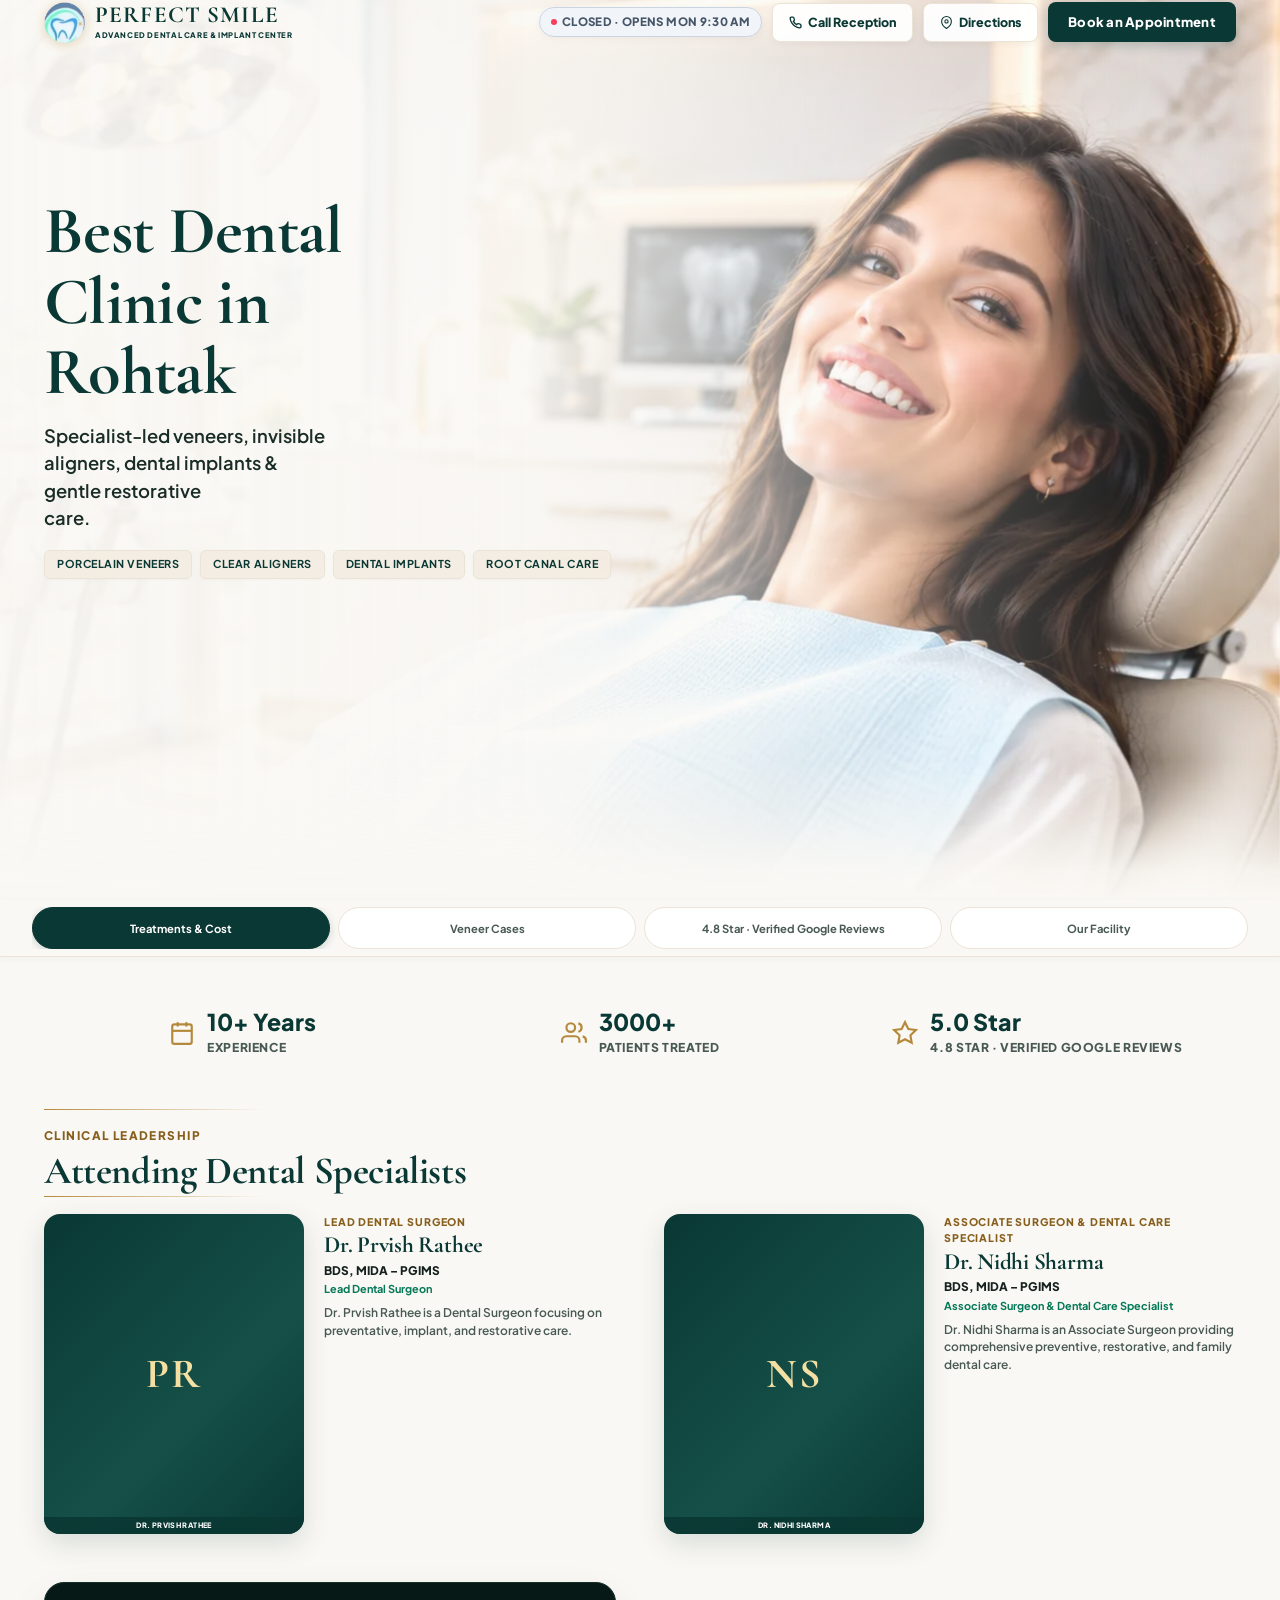
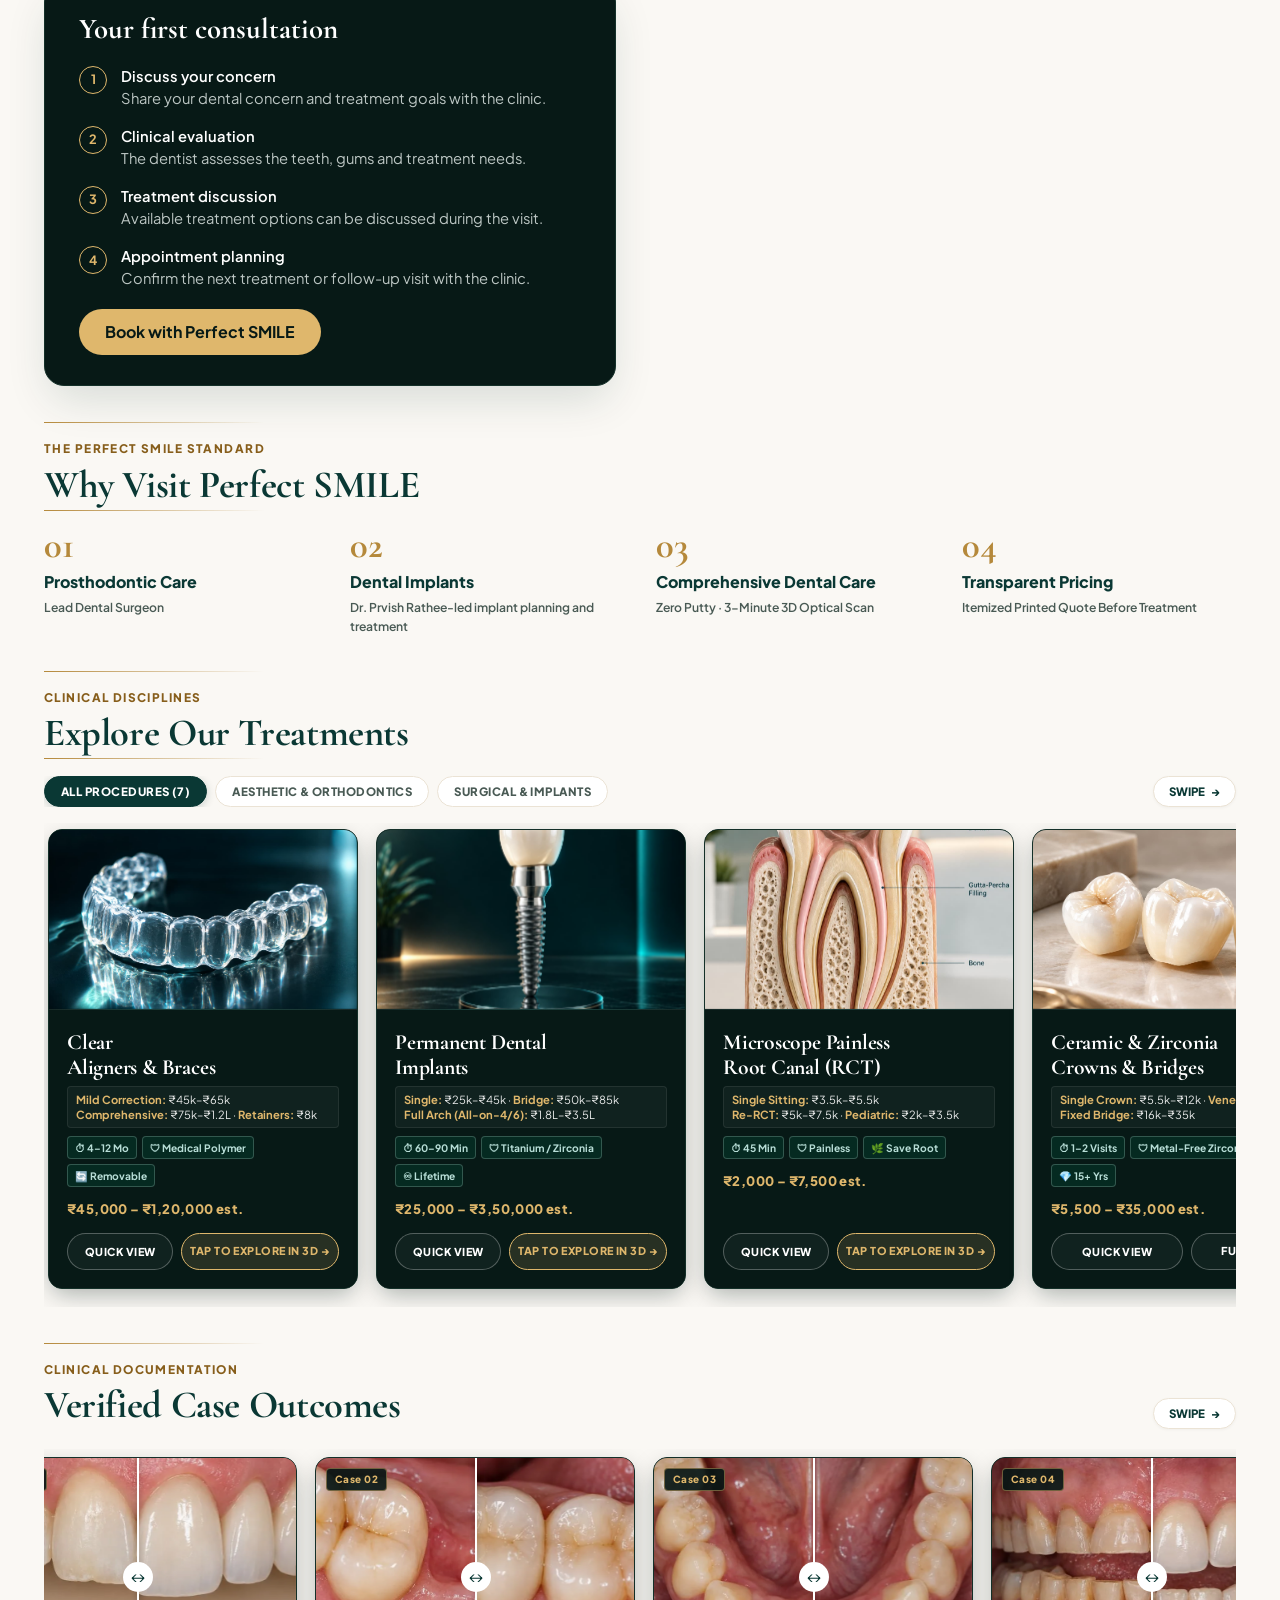
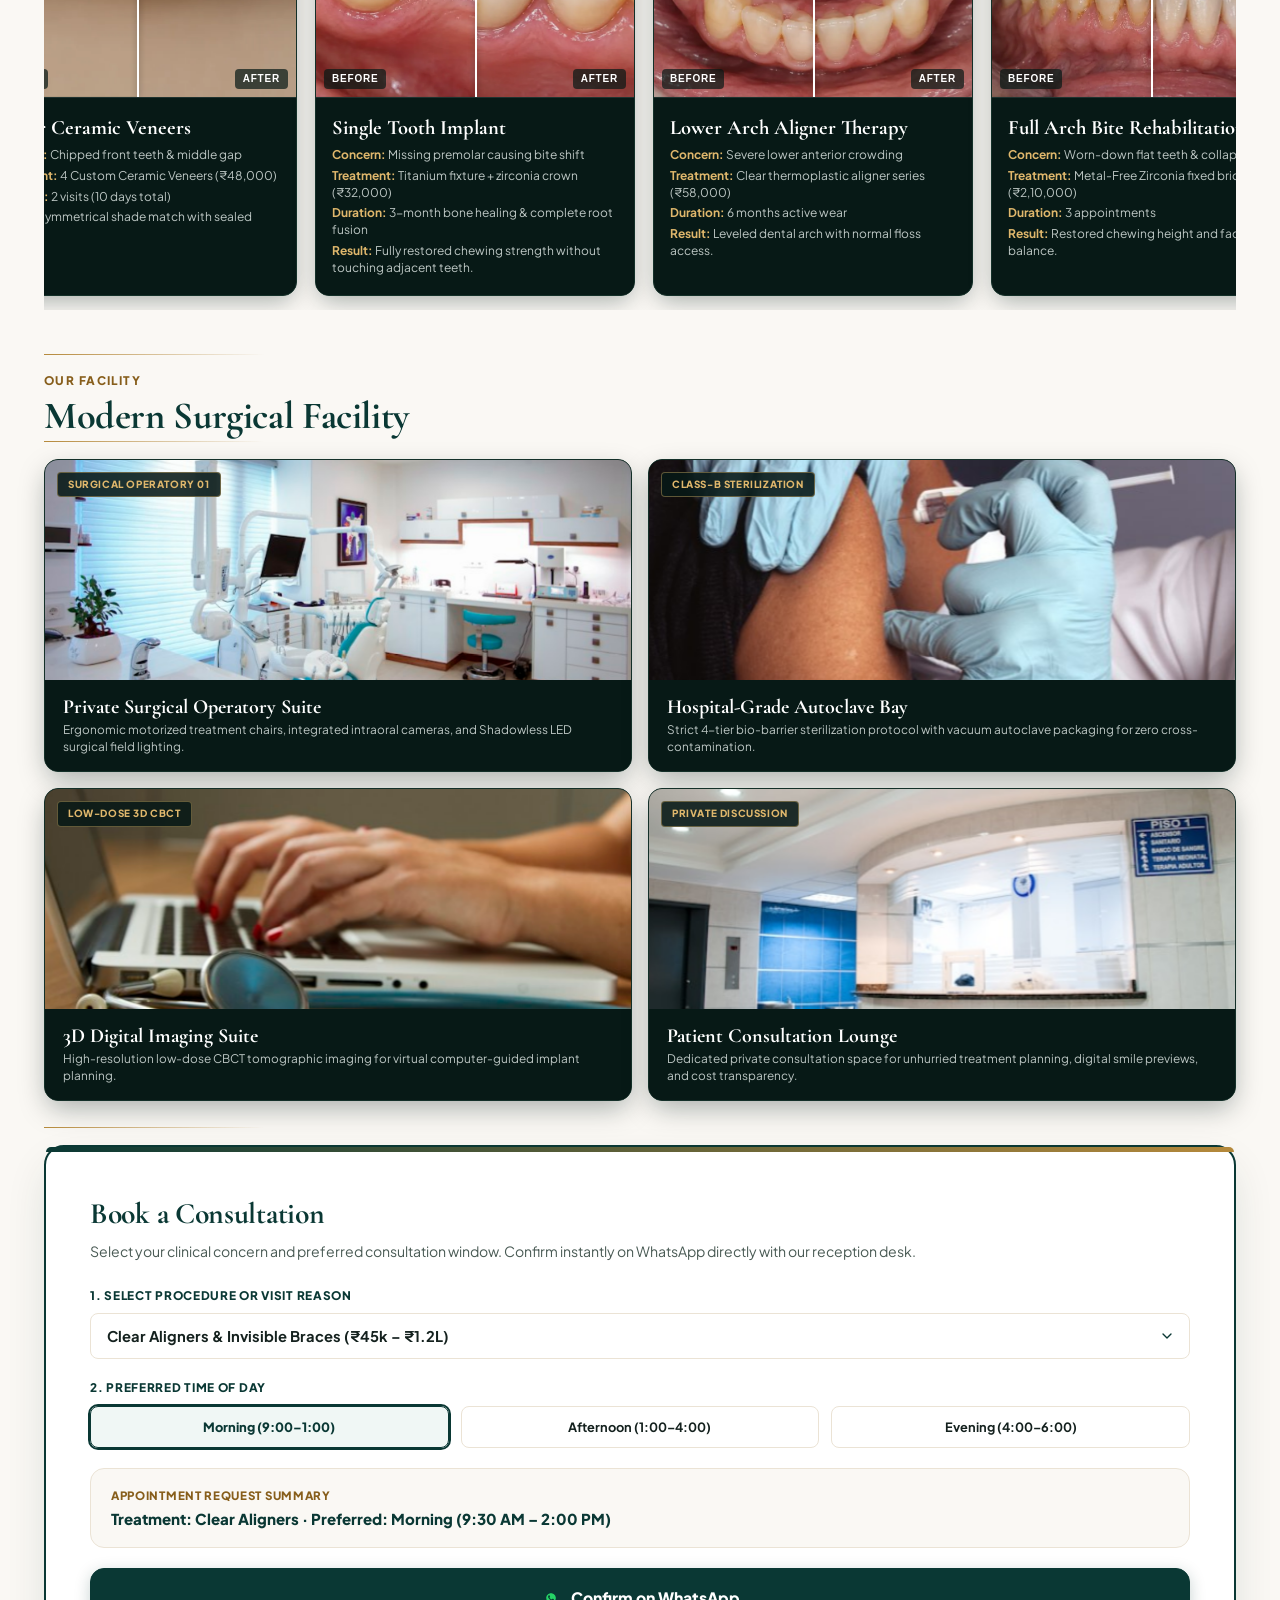
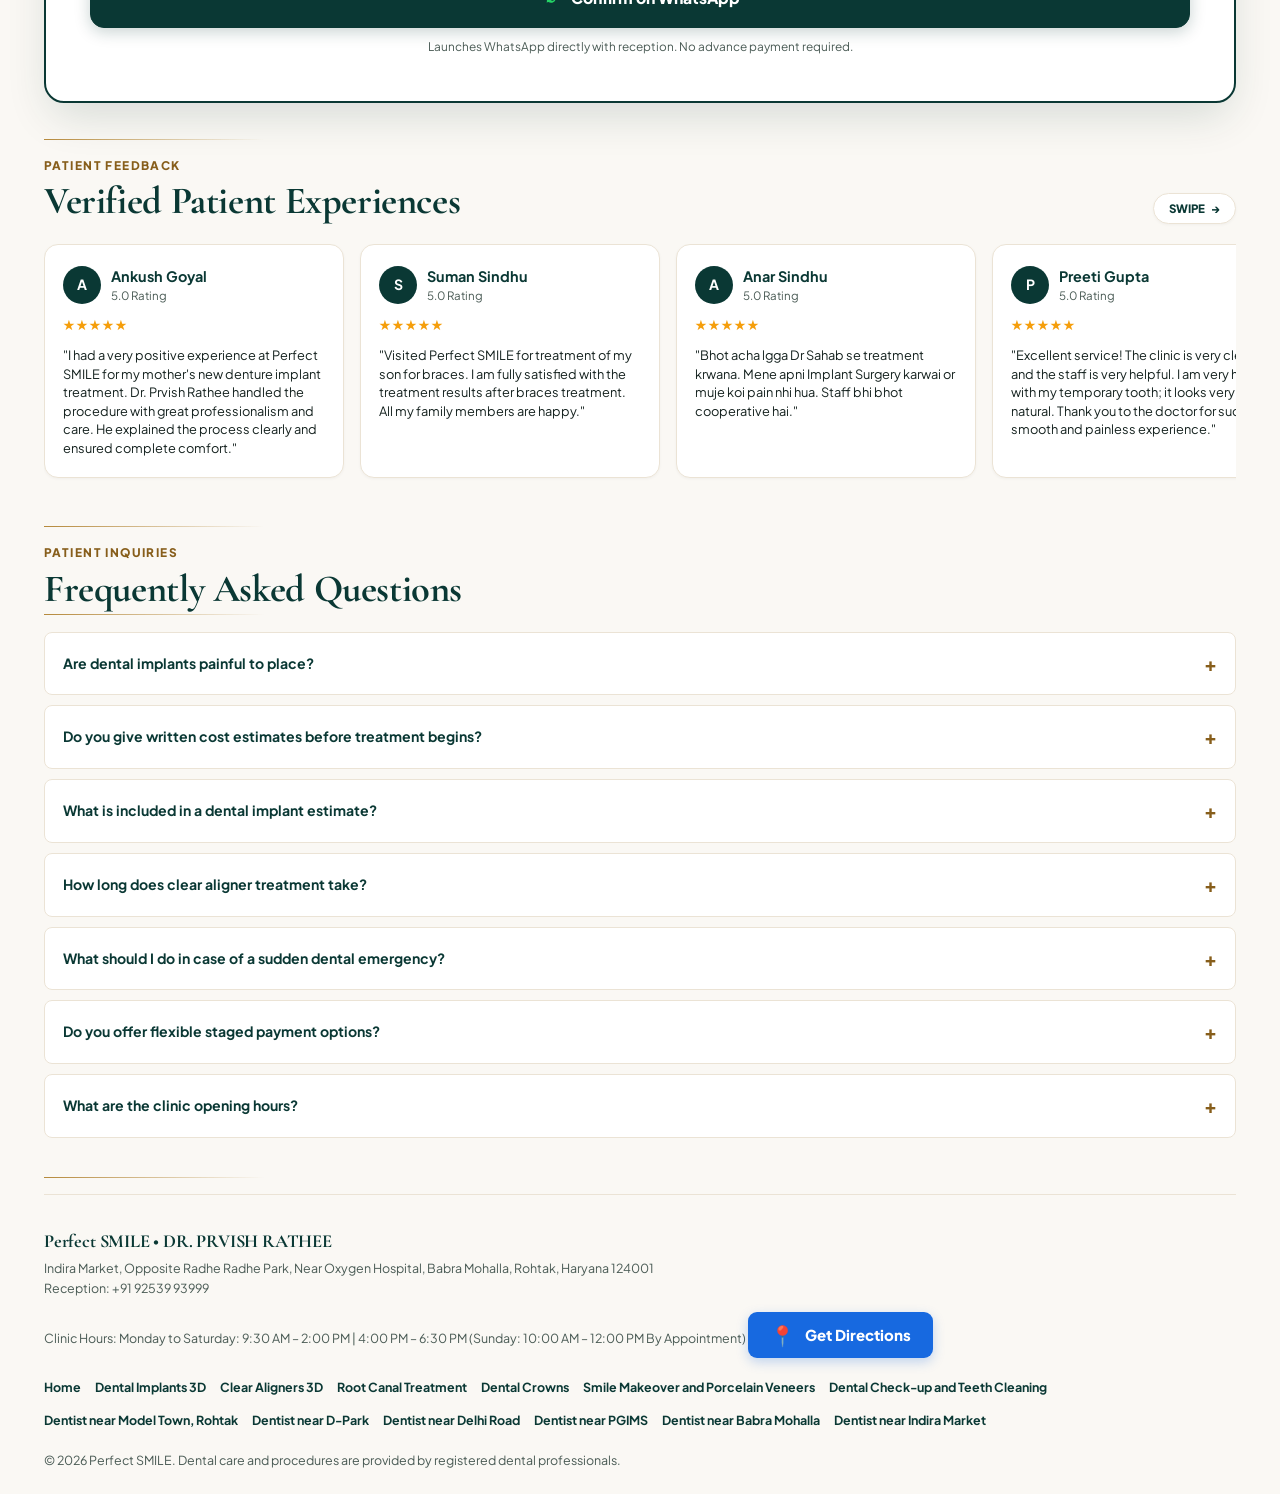
==== index.html @ ca2d8766 "Add files via upload" ====
<!DOCTYPE html>

<html lang="en">
<head>
<link href="https://mintclinicrohtak.com/" rel="canonical"/>
<meta charset="utf-8"/>
<meta content="width=device-width, initial-scale=1.0" name="viewport"/>
<link href="favicon.svg" rel="icon" type="image/svg+xml"/>
<meta content="#0a3834" name="theme-color"/>
<title>Perfect SMILE | Dr. Prvish Rathee | Dentist in Rohtak, Haryana</title>
<meta content="Advanced dental care, dental implants, root canal treatment, braces, teeth whitening and restorative dentistry at Perfect SMILE, Indira Market, Opposite Radhe Radhe Park, Near Oxygen Hospital, Babra Mohalla, Rohtak, Haryana." name="description"/>
<!-- Open Graph -->
<meta content="website" property="og:type"/>
<meta content="https://mintclinicrohtak.com/" property="og:url"/>
<meta content="Perfect SMILE | Dr. Prvish Rathee | Dentist in Rohtak" property="og:title"/>
<meta content="Specialist-led aesthetic and surgical dental care with transparent upfront price estimates and interactive 3D digital treatment education." property="og:description"/>
<meta content="https://mintclinicrohtak.com/hero-desktop.webp" property="og:image"/>
<meta content="Perfect SMILE, Indira Market, Opposite Radhe Radhe Park, Near Oxygen Hospital, Babra Mohalla, Rohtak, Haryana" property="og:image:alt"/>
<meta content="Perfect SMILE" property="og:site_name"/>
<meta content="en_IN" property="og:locale"/>
<meta content="summary_large_image" name="twitter:card"/>
<meta content="Perfect SMILE | Dr. Prvish Rathee, Dentist in Rohtak" name="twitter:title"/>
<meta content="Dental implants, root canal treatment, braces, teeth whitening and restorative dental care in Rohtak." name="twitter:description"/>
<meta content="https://mintclinicrohtak.com/hero-desktop.webp" name="twitter:image"/>
<meta content="index, follow, max-image-preview:large" name="robots"/>
<!-- Structured Data -->
<script type="application/ld+json">{"@context":"https://schema.org","@type":"Dentist","@id":"https://mintclinicrohtak.com/#clinic","name":"Perfect SMILE","url":"https://mintclinicrohtak.com/","image":"https://mintclinicrohtak.com/hero-desktop.webp","telephone":["+919253993999","+919034467399"],"priceRange":"₹₹₹","medicalSpecialty":"Dentistry","address":{"@type":"PostalAddress","streetAddress":"Indira Market, Opposite Radhe Radhe Park, Near Oxygen Hospital, Babra Mohalla","addressLocality":"Rohtak","addressRegion":"Haryana","postalCode":"124001","addressCountry":"IN"},"founder":{"@type":"Person","name":"Dr. Prvish Rathee","jobTitle":"Lead Surgeon","hasCredential":"BDS, MIDA – PGIMS"},"hasMap":"https://maps.app.goo.gl/pcGEaBugNyQtd7A29?g_st=ac","sameAs":["https://maps.app.goo.gl/pcGEaBugNyQtd7A29?g_st=ac"],"areaServed":[{"@type":"Place","name":"Babra Mohalla"},{"@type":"Place","name":"Indira Market"},{"@type":"Place","name":"Model Town"},{"@type":"Place","name":"D-Park"},{"@type":"Place","name":"Delhi Road"},{"@type":"Place","name":"PGIMS Complex"}],"openingHoursSpecification":[{"@type":"OpeningHoursSpecification","dayOfWeek":["Monday","Tuesday","Wednesday","Thursday","Friday","Saturday"],"opens":"09:30","closes":"14:00"},{"@type":"OpeningHoursSpecification","dayOfWeek":["Monday","Tuesday","Wednesday","Thursday","Friday","Saturday"],"opens":"16:00","closes":"18:30"},{"@type":"OpeningHoursSpecification","dayOfWeek":["Sunday"],"opens":"10:00","closes":"12:00","description":"Strictly By Appointment"}],"aggregateRating":{"@type":"AggregateRating","ratingValue":"4.8","bestRating":"5","reviewCount":76,"ratingCount":76},"employee":[{"@type":"Person","name":"Dr. Prvish Rathee","jobTitle":"Lead Surgeon","hasCredential":"BDS, MIDA – PGIMS"},{"@type":"Person","name":"Dr. Nidhi Sharma","jobTitle":"Associate Surgeon","hasCredential":"BDS, MIDA – PGIMS"}]}</script>
<script type="application/ld+json">{"@context":"https://schema.org","@type":"FAQPage","mainEntity":[{"@type":"Question","name":"Are dental implants painful to place?","acceptedAnswer":{"@type":"Answer","text":"No. The procedure is completed under local anesthesia. Most patients report feeling only gentle vibration and mild pressure, with postoperative recovery feeling similar to a simple filling."}},{"@type":"Question","name":"Do you give written cost estimates before treatment begins?","acceptedAnswer":{"@type":"Answer","text":"Yes. Following your 3D scan and clinical exam, you will receive a transparent written breakdown of all available materials and exact pricing before any treatment starts."}},{"@type":"Question","name":"What is included in a dental implant estimate?","acceptedAnswer":{"@type":"Answer","text":"Our implant estimate includes the initial 3D surgical planning scan, the biocompatible medical titanium root fixture, the precision-milled titanium abutment connector, and the final monolithic zirconia crown."}},{"@type":"Question","name":"How long does clear aligner treatment take?","acceptedAnswer":{"@type":"Answer","text":"Minor adjustments can take 3 to 6 months, while full alignment typically takes between 8 and 14 months depending on tooth movement requirements."}},{"@type":"Question","name":"What should I do in case of a sudden dental emergency?","acceptedAnswer":{"@type":"Answer","text":"Please contact the clinic directly for urgent dental pain, tooth problems or other dental emergencies so the team can advise on appointment availability."}},{"@type":"Question","name":"Do you offer flexible staged payment options?","acceptedAnswer":{"@type":"Answer","text":"Please confirm treatment fees and payment arrangements directly with the clinic during your consultation."}},{"@type":"Question","name":"What are the clinic opening hours?","acceptedAnswer":{"@type":"Answer","text":"Monday to Saturday: 9:30 AM – 2:00 PM | 4:00 PM – 6:30 PM (Sunday: 10:00 AM – 12:00 PM By Appointment)."}}]}</script>
<link href="https://fonts.googleapis.com" rel="preconnect"/>
<link crossorigin="" href="https://fonts.gstatic.com" rel="preconnect"/>
<link href="https://fonts.googleapis.com/css2?family=Cormorant+Garamond:ital,wght@0,600;0,700;1,600&amp;family=Plus+Jakarta+Sans:wght@400;500;600;700;800&amp;display=swap" rel="stylesheet"/>
<style>
    :root {
      --bg-canvas: #faf8f4;
      --bg-surface: #ffffff;
      --bg-subtle: #f4ede2;

      --text-main: #14211e;
      --text-muted: #495a54;

      --teal-primary: #0a3834;
      --teal-hover: #062623;
      --teal-soft: #f0f7f5;
      --teal-border: #b8ded7;

      --emerald-accent: #047857;
      --emerald-soft: #ecfdf5;

      --gold-primary: #b5893b;
      --gold-accent: #875e1b;
      --gold-soft: #fcf8f0;
      --gold-border: #ebd9b5;

      /* Obsidian Dark Architecture */
      --card-dark-bg: #071916;
      --card-dark-border: #143029;
      --card-dark-text-muted: rgba(240, 247, 245, 0.78);
      --card-dark-gold: #dfb76c;

      --rose-accent: #b91c1c;

      --border-color: #ebe3d5;
      --shadow-sm: 0 1px 3px rgba(20, 33, 30, 0.04);
      --shadow-desk: 0 18px 45px -8px rgba(10, 56, 52, 0.16);

      --radius-sm: 8px;
      --radius-md: 14px;
      --radius-lg: 20px;
    }

    *,
    *::before,
    *::after {
      box-sizing: border-box;
      margin: 0;
      padding: 0;
      -webkit-tap-highlight-color: transparent;
    }

    html {
      scroll-behavior: smooth;
    }

    /* Fixed: No overflow-x on html to keep native mobile anchor scrolling intact */
    body {
      width: 100%;
      max-width: 100vw;
      overflow-x: hidden; /* fallback for old browsers */
      overflow-x: clip; /* clips sideways overflow WITHOUT breaking position:sticky */
      background-color: var(--bg-canvas);
      color: var(--text-main);
      font-family: 'Plus Jakarta Sans', -apple-system, BlinkMacSystemFont, sans-serif;
      line-height: 1.55;
      padding-bottom: 96px;
    }

    @media (min-width: 900px) and (orientation: landscape) {
      body {
        padding-bottom: 0;
      }
    }

    a,
    button,
    select,
    input {
      font-family: inherit;
      color: inherit;
    }

    button:focus-visible,
    a:focus-visible,
    input:focus-visible,
    select:focus-visible {
      outline: 2px solid var(--teal-primary);
      outline-offset: 3px;
    }

    .fluid-section-band {
      width: 100%;
      box-sizing: border-box;
      padding: 0 clamp(16px, 3.5vw, 44px);
    }

    .serif-title {
      font-family: 'Cormorant Garamond', Georgia, serif;
      letter-spacing: -0.01em;
    }

    /* Precise offsets for sticky header jumps */
    #treatments,
    #casesSection,
    #reviewsSection,
    #bookingDeskSection,
    #visitSection {
      scroll-margin-top: 56px;
    }

    /* ==========================================================
       LUXURY EDITORIAL ENTRANCE & INERTIAL SCROLL REVEALS
    =========================================================== */
    @keyframes gracefulWordDrop {
      0% {
        opacity: 0;
        transform: translateY(-16px);
      }
      100% {
        opacity: 1;
        transform: translateY(0);
      }
    }

    @keyframes heroBgZoomAnim {
      0% { opacity: 0.7; transform: scale(1.04); }
      100% { opacity: 1; transform: scale(1); }
    }

    .hero-brand-name-anim {
      display: inline-block;
      animation: gracefulWordDrop 0.85s cubic-bezier(0.16, 1, 0.3, 1) 0.08s both;
    }
    .hero-brand-tag-anim {
      display: inline-block;
      animation: gracefulWordDrop 0.85s cubic-bezier(0.16, 1, 0.3, 1) 0.18s both;
    }
    .hero-status-pill-anim {
      animation: gracefulWordDrop 0.85s cubic-bezier(0.16, 1, 0.3, 1) 0.28s both;
    }

    .hero-eyebrow-anim {
      display: inline-block;
      animation: gracefulWordDrop 0.88s cubic-bezier(0.16, 1, 0.3, 1) 0.40s both;
    }

    .word-snap {
      display: inline-block;
      animation: gracefulWordDrop 0.88s cubic-bezier(0.16, 1, 0.3, 1) both;
    }
    .ws-1 { animation-delay: 0.52s; }
    .ws-2 { animation-delay: 0.66s; }
    .ws-3 { animation-delay: 0.80s; }
    .ws-4 { animation-delay: 0.94s; }

    .hero-subhead-anim {
      animation: gracefulWordDrop 0.92s cubic-bezier(0.16, 1, 0.3, 1) 1.10s both;
    }

    .stag-tag {
      display: inline-block;
      animation: gracefulWordDrop 0.80s cubic-bezier(0.16, 1, 0.3, 1) both;
    }
    .st-1 { animation-delay: 1.25s; }
    .st-2 { animation-delay: 1.37s; }
    .st-3 { animation-delay: 1.49s; }
    .st-4 { animation-delay: 1.61s; }

    #heroParallaxTarget {
      will-change: transform, opacity;
      transition: transform 0.05s linear;
    }

    .reveal-scroll {
      opacity: 0;
      transform: translateY(14px);
      transition: opacity 0.65s cubic-bezier(0.16, 1, 0.3, 1),
                  transform 0.65s cubic-bezier(0.16, 1, 0.3, 1);
      will-change: opacity, transform;
    }

    .reveal-scroll.is-revealed {
      opacity: 1;
      transform: translateY(0);
    }

    .delay-1 { transition-delay: 0.06s; }
    .delay-2 { transition-delay: 0.12s; }
    .delay-3 { transition-delay: 0.18s; }
    .delay-4 { transition-delay: 0.24s; }

    /* ==========================================================
       1. UNIFIED FULL-BLEED HERO (CINEMATIC CONTRAST ON MOBILE)
    =========================================================== */
    .hero-fullbleed-wrapper {
      position: relative;
      width: 100%;
      background-color: var(--bg-canvas);
      overflow: hidden;
      display: flex;
      flex-direction: column;
      justify-content: space-between;
      border-bottom: none !important;
    }

    .hero-fullbleed-wrapper::after {
      content: '';
      position: absolute;
      bottom: 0;
      left: 0;
      right: 0;
      height: 140px;
      background: linear-gradient(
        to bottom,
        rgba(250, 248, 244, 0) 0%,
        rgba(250, 248, 244, 0.45) 40%,
        rgba(250, 248, 244, 0.92) 80%,
        #faf8f4 100%
      );
      z-index: 4;
      pointer-events: none;
    }

    .hero-video-bg {
      position: absolute;
      inset: 0;
      width: 100%;
      height: 100%;
      object-fit: cover;
      z-index: 1;
      pointer-events: none;
      animation: heroBgZoomAnim 1.6s cubic-bezier(0.16, 1, 0.3, 1) both;
    }

    .hero-scrim-overlay {
      position: absolute;
      inset: 0;
      z-index: 2;
      pointer-events: none;
    }

    .luxury-site-header {
      position: relative;
      z-index: 20;
      width: 100%;
      padding-top: clamp(14px, 2.5vw, 22px);
      padding-bottom: 12px;
      display: flex;
      align-items: center;
      justify-content: space-between;
      gap: 8px;
      background: transparent;
      border: none;
    }

    .header-brand-link {
      display: flex;
      align-items: center;
      gap: 10px;
      text-decoration: none;
      min-width: 0;
      flex: 1 1 auto;
    }

    .gold-tooth-icon {
      width: clamp(30px, 3.2vw, 42px);
      height: clamp(30px, 3.2vw, 42px);
      flex-shrink: 0;
      filter: drop-shadow(0 2px 6px rgba(181, 137, 59, 0.35));
    }

    .brand-text-block {
      display: flex;
      flex-direction: column;
      min-width: 0;
      flex-shrink: 1;
    }

    /* ZERO TRUNCATION / NO ELLIPSIS CUTOFF ON MOBILE */
    .brand-name-serif {
      font-family: 'Cormorant Garamond', Georgia, serif;
      font-size: clamp(1.8rem, 6vw, 2.3rem); /* bigger brand on mobile (2026-09-27) */
      font-weight: 700;
      line-height: 1.05;
      color: var(--teal-primary);
      letter-spacing: 0.07em;
      text-transform: uppercase;
      white-space: nowrap;
      overflow: visible !important;
      text-overflow: clip !important;
      /* soft halo so the brand pops against the hero photo (2026-09-27) */
      text-shadow: 0 1px 14px rgba(250, 246, 238, 0.95), 0 1px 3px rgba(250, 246, 238, 0.9);
    }

    .brand-tagline-sans {
      font-size: clamp(0.44rem, 1.2vw, 0.62rem);
      color: var(--teal-primary);
      opacity: 0.9;
      font-weight: 800;
      letter-spacing: 0.07em;
      text-transform: uppercase;
      margin-top: 2px;
      white-space: nowrap;
      overflow: visible !important;
      text-overflow: clip !important;
    }

    .header-right-tools {
      display: flex;
      align-items: center;
      gap: 10px;
      flex-shrink: 0;
      margin-left: auto;
    }

    /* Small phones: keep the FULL live-status text — the pill wraps to its
       own line under the brand instead of overlapping it (2026-09-27). */
    @media (max-width: 560px) {
      .luxury-site-header {
        flex-wrap: wrap;
        row-gap: 8px;
      }
      .luxury-site-header .header-right-tools {
        flex: 1 1 100%;
        margin-left: 0;
        justify-content: flex-start;
      }
    }

    .live-status-pill {
      display: inline-flex;
      align-items: center;
      gap: 5px;
      background: rgba(230, 247, 242, 0.94);
      backdrop-filter: blur(8px);
      border: 1px solid rgba(178, 235, 217, 0.9);
      color: #065f46;
      border-radius: 999px;
      padding: 5px 11px;
      font-size: clamp(0.58rem, 1.5vw, 0.72rem);
      font-weight: 800;
      letter-spacing: 0.03em;
      text-transform: uppercase;
      white-space: nowrap;
      flex-shrink: 0;
      box-shadow: 0 2px 8px rgba(0, 0, 0, 0.04);
    }

    .status-indicator {
      width: 6px;
      height: 6px;
      flex-shrink: 0;
      background-color: #059669;
      border-radius: 50%;
    }

    .status-indicator.closed { background-color: #f43f5e; }
    .live-status-pill.is-closed { background: #f1f5f9; border-color: #cbd5e1; color: #475569; }

    @media (min-width: 900px) and (orientation: landscape) {
      .desktop-header-cta-group {
        display: inline-flex;
        align-items: center;
        gap: 10px;
      }

      .desktop-header-action-btn {
        display: inline-flex;
        align-items: center;
        gap: 6px;
        background: rgba(255, 255, 255, 0.92);
        backdrop-filter: blur(8px);
        border: 1.5px solid var(--border-color);
        color: var(--teal-primary) !important;
        padding: 9px 16px;
        border-radius: var(--radius-sm);
        font-size: 0.78rem;
        font-weight: 800;
        text-decoration: none;
        box-shadow: 0 2px 6px rgba(0, 0, 0, 0.04);
        transition: all 0.15s ease;
      }

      .desktop-header-action-btn:hover {
        background: var(--teal-soft);
        border-color: var(--teal-primary);
      }

      .desktop-header-cta {
        display: inline-flex;
        align-items: center;
        background-color: var(--teal-primary);
        color: #ffffff !important;
        padding: 10px 20px;
        border-radius: var(--radius-sm);
        font-size: 0.82rem;
        font-weight: 800;
        text-decoration: none;
        letter-spacing: 0.02em;
        cursor: pointer;
        box-shadow: 0 4px 12px rgba(10, 56, 52, 0.2);
        transition: background-color 0.15s ease, transform 0.15s ease;
      }

      .desktop-header-cta:hover {
        background-color: var(--teal-hover);
        transform: translateY(-1px);
      }
    }

    @media (max-width: 899px), (orientation: portrait) {
      .desktop-header-cta-group { display: none; }
    }

    .hero-stage-body {
      position: relative;
      z-index: 10;
      width: 100%;
      margin-top: auto;
      margin-bottom: auto;
    }

    .hero-content-col {
      max-width: 650px;
    }

    .hero-eyebrow-row {
      display: flex;
      align-items: center;
      gap: 10px;
      margin-bottom: 8px;
    }

    .eyebrow-text {
      font-size: 0.74rem;
      font-weight: 800;
      text-transform: uppercase;
      letter-spacing: 0.12em;
      color: var(--gold-accent);
      background: rgba(244, 237, 226, 0.96);
      padding: 4px 12px;
      border-radius: 999px;
      border: 1px solid var(--gold-border);
      box-shadow: 0 1px 4px rgba(0,0,0,0.04);
      display: inline-block;
    }

    .hero-headline {
      font-size: clamp(2.35rem, 5.2vw, 4.2rem);
      font-weight: 700;
      line-height: 1.06;
      color: var(--teal-primary);
      margin: 8px 0 14px 0;
    }

    .hero-subhead {
      color: #1a2c26;
      font-size: clamp(0.96rem, 2vw, 1.15rem);
      line-height: 1.5;
      max-width: 560px;
      font-weight: 600;
    }

    .hero-specialty-tags {
      display: flex;
      flex-wrap: wrap;
      gap: 8px;
      margin-top: 18px;
    }

    .specialty-tag {
      font-size: 0.68rem;
      font-weight: 700;
      text-transform: uppercase;
      letter-spacing: 0.05em;
      padding: 5px 12px;
      border-radius: 6px;
      background: rgba(244, 237, 226, 0.95);
      color: var(--teal-primary);
      border: 1px solid var(--border-color);
      box-shadow: 0 1px 3px rgba(0,0,0,0.03);
    }

    @media (min-width: 900px) and (orientation: landscape) {
      .hero-fullbleed-wrapper { min-height: 85vh; }
      .hero-video-bg { object-position: right center; }
      .hero-scrim-overlay {
        background: linear-gradient(
          90deg,
          rgba(250, 248, 244, 0.96) 0%,
          rgba(250, 248, 244, 0.88) 42%,
          rgba(250, 248, 244, 0.28) 75%,
          transparent 100%
        );
      }
      .hero-stage-body { padding-top: 30px; padding-bottom: 50px; top: -9vh; } /* lifted 2026-09-27: face stays visible */
    }

    /* CINEMATIC DIRECTIONAL VIGNETTE FOR MOBILE:
       Dense at top behind text, open & deep in lower 50% so tooth + gold sparks pop */
    @media (max-width: 899px), (orientation: portrait) {
      /* Mobile: do not wash out the bottom of the hero image.
         The desktop fade remains untouched. */
      .hero-fullbleed-wrapper::after { display: none; }
      /* Mobile: keep the hero to one viewport and place the text directly
         under the header instead of bottom-aligning it with a large empty gap. */
      /* Mobile: make the hero end immediately after the content area,
         leaving the fixed bottom action bar outside the hero rather than
         a large blank region. */
      .hero-scroll-section { height: clamp(760px, 60svh, 840px); min-height: 0; }
      .hero-fullbleed-wrapper { min-height: 0; height: 100%; }
      .hero-scroll-sticky {
        justify-content: flex-start;
        height: 100%;
        min-height: 0;
      }
      .hero-video-bg { 
        object-position: 85% 75%;
      }
      .hero-scrim-overlay {
        /* lightened 2026-09-27: photo must show clearly through the scrim */
        background: linear-gradient(
          180deg,
          rgba(250, 248, 244, 0.55) 0%,
          rgba(250, 248, 244, 0.30) 30%,
          rgba(250, 248, 244, 0.06) 55%,
          rgba(250, 248, 244, 0.10) 70%,
          rgba(250, 248, 244, 0.45) 88%,
          rgba(250, 248, 244, 0.65) 100%
        );
      }
      .hero-stage-body {
        /* Mobile full-bleed hero (2026-09-27): copy sits ON the video,
           bottom-anchored above the fixed CTA bar. */
        position: absolute;
        top: auto;
        bottom: 108px;
        left: 0;
        right: 0;
        width: 100%;
        margin: 0 !important;
        padding-top: 0;
        padding-bottom: 0;
        justify-content: flex-start;
      }
      .hero-headline {
        font-size: clamp(2.1rem, 7.5vw, 2.7rem);
      }
      .hero-subhead {
        font-size: 0.92rem;
        line-height: 1.45;
        max-width: 92%;
      }
    }

    /* ==========================================================
       ALWAYS-VISIBLE 4-CHIP NAVIGATION STRIP (ZERO CUTOFF)
    =========================================================== */
    .sticky-chip-strip {
      position: sticky;
      top: 0;
      z-index: 850;
      background: rgba(250, 248, 244, 0.96);
      backdrop-filter: blur(12px);
      -webkit-backdrop-filter: blur(12px);
      border-bottom: 1px solid var(--border-color);
      box-shadow: 0 2px 8px rgba(10, 56, 52, 0.04);
      padding: 7px clamp(8px, 2.5vw, 32px);
      width: 100%;
      box-sizing: border-box;
    }

    .chip-track {
      display: flex;
      align-items: center;
      justify-content: center;
      gap: clamp(5px, 1.2vw, 8px);
      margin: 0 auto;
      max-width: 100%;
      overflow-x: hidden;
    }

    .nav-chip {
      display: inline-flex;
      align-items: center;
      justify-content: center;
      flex: 1 1 0;
      min-width: 0;
      min-height: 42px;
      padding: 5px 7px;
      border-radius: 999px;
      font-size: clamp(0.62rem, 1.65vw, 0.70rem);
      line-height: 1.12;
      font-weight: 700;
      text-decoration: none;
      text-align: center;
      color: var(--text-muted);
      background: #ffffff;
      border: 1.2px solid var(--border-color);
      white-space: normal;
      transition: all 0.15s ease;
      cursor: pointer;
    }

    .nav-chip:hover {
      border-color: var(--teal-primary);
      color: var(--teal-primary);
    }

    .nav-chip.is-active {
      background: var(--teal-primary);
      border-color: var(--teal-primary);
      color: #ffffff;
      box-shadow: 0 2px 8px rgba(10, 56, 52, 0.2);
    }

    /* ==========================================================
       2. ZERO-BOX STATS SECTION
    =========================================================== */
    .stats-seamless-editorial {
      width: 100%;
      margin: 36px 0 24px 0;
      background: transparent;
      border: none;
      box-shadow: none;
    }

    .stats-editorial-grid {
      display: grid;
      grid-template-columns: 1fr 1fr 1fr;
      width: 100%;
      background: transparent;
      border: none;
    }

    .strip-stat-cell-clean {
      display: flex;
      align-items: center;
      justify-content: center;
      gap: 12px;
      padding: 16px 8px;
      border: none !important;
      text-decoration: none;
      background: transparent;
    }

    .strip-icon-wrap {
      color: var(--gold-primary);
      display: flex;
      align-items: center;
      justify-content: center;
      flex-shrink: 0;
    }

    .strip-icon-wrap svg { width: 26px; height: 26px; }

    .strip-text-group {
      display: flex;
      flex-direction: column;
      min-width: 0;
    }

    .strip-text-group strong {
      font-size: clamp(1.05rem, 2.4vw, 1.45rem);
      font-weight: 800;
      color: var(--teal-primary);
      line-height: 1.15;
      white-space: nowrap;
    }

    .strip-text-group span {
      font-size: clamp(0.62rem, 1.4vw, 0.76rem);
      color: var(--text-muted);
      font-weight: 800;
      text-transform: uppercase;
      letter-spacing: 0.05em;
      margin-top: 2px;
      white-space: nowrap;
    }

    /* ==========================================================
       3. ATTENDING SPECIALISTS
    =========================================================== */
    .editorial-heading-group {
      margin: 54px 0 20px;
      display: flex;
      justify-content: space-between;
      align-items: flex-end;
      gap: 12px;
    }

    .editorial-subhead {
      font-size: 0.74rem;
      font-weight: 800;
      text-transform: uppercase;
      letter-spacing: 0.12em;
      color: var(--gold-accent);
      display: block;
      margin-bottom: 3px;
    }

    .section-display-title {
      font-size: clamp(1.75rem, 3.6vw, 2.4rem);
      font-weight: 700;
      color: var(--teal-primary);
      line-height: 1.2;
    }

    .btn-swipe-trigger {
      display: inline-flex;
      align-items: center;
      gap: 6px;
      background: #ffffff;
      border: 1.5px solid var(--border-color);
      border-radius: 999px;
      padding: 7px 15px;
      font-size: 0.72rem;
      font-weight: 800;
      text-transform: uppercase;
      cursor: pointer;
      color: var(--teal-primary);
      box-shadow: var(--shadow-sm);
      transition: all 0.15s ease;
      white-space: nowrap;
      flex-shrink: 0;
    }

    .btn-swipe-trigger:hover {
      background: var(--teal-soft);
      border-color: var(--teal-primary);
    }

    .doctors-editorial-spread {
      display: grid;
      grid-template-columns: 1fr;
      gap: 28px;
      margin-top: 18px;
      background: transparent;
      border: none;
    }

    @media (min-width: 900px) and (orientation: landscape) {
      .doctors-editorial-spread {
        grid-template-columns: 1fr 1fr;
        gap: 48px;
      }
    }

    .doctor-feature-entry {
      display: flex;
      align-items: flex-start;
      gap: 20px;
      background: transparent;
      border: none;
      box-shadow: none;
      padding: 0;
    }

    .doctor-photo-frame {
      position: relative;
      width: 260px;
      height: 320px;
      flex-shrink: 0;
      border-radius: 16px;
      overflow: hidden;
      box-shadow: 0 10px 28px rgba(10, 56, 52, 0.14);
    }


    @media (max-width: 899px) {
      .doctors-editorial-spread {
        gap: 22px;
      }

      .doctor-feature-entry {
        flex-direction: column;
        gap: 18px;
      }

      .doctor-photo-frame {
        width: min(100%, 300px);
        height: 360px;
      }
    }

    @media (max-width: 560px) {
      .doctor-photo-frame {
        width: min(100%, 260px);
        height: 320px;
      }
    }

    .doctor-photo-rect {
      width: 100%;
      height: 100%;
      object-fit: cover;
      display: block;
    }

    .doctor-monogram {
      width: 100%;
      height: 100%;
      display: flex;
      align-items: center;
      justify-content: center;
      font-family: 'Cormorant Garamond', Georgia, serif;
      font-size: 2.6rem;
      font-weight: 700;
      letter-spacing: 0.04em;
      color: #f5e0a3;
      background: linear-gradient(135deg, #0a3834 0%, #155048 60%, #0a3834 100%);
    }

    .doctor-photo-badge {
      position: absolute;
      bottom: 0; left: 0; right: 0;
      background: rgba(10, 56, 52, 0.9);
      color: #ffffff;
      font-size: 0.46rem;
      font-weight: 800;
      text-transform: uppercase;
      letter-spacing: 0.05em;
      padding: 3px 4px;
      text-align: center;
    }

    .doctor-details-block {
      flex: 1;
      min-width: 0;
    }

    .doc-lead-eyebrow {
      font-size: 0.66rem;
      font-weight: 800;
      text-transform: uppercase;
      letter-spacing: 0.08em;
      color: var(--gold-accent);
      display: block;
      margin-bottom: 2px;
    }

    .doc-name-serif {
      font-size: 1.45rem;
      font-weight: 700;
      line-height: 1.15;
      color: var(--teal-primary);
    }

    .doc-degrees-line {
      font-size: 0.74rem;
      font-weight: 800;
      text-transform: uppercase;
      color: var(--text-main);
      margin-top: 3px;
    }

    .doc-reg-number {
      font-size: 0.68rem;
      font-weight: 700;
      color: var(--emerald-accent);
      margin-top: 1px;
    }

    .doc-institution-line {
      font-size: 0.75rem;
      color: var(--text-muted);
      line-height: 1.48;
      margin-top: 6px;
      font-weight: 600;
    }

    /* ==========================================================
       4. WHY PATIENTS CHOOSE Perfect SMILE
    =========================================================== */
    .why-apex-seamless-grid {
      display: grid;
      grid-template-columns: 1fr 1fr;
      gap: 24px;
      margin-top: 20px;
      background: transparent;
      border: none;
    }

    @media (min-width: 950px) and (orientation: landscape) {
      .why-apex-seamless-grid {
        grid-template-columns: repeat(4, 1fr);
        gap: 32px;
      }
    }

    @media (max-width: 580px), (orientation: portrait) {
      .why-apex-seamless-grid {
        grid-template-columns: 1fr;
      }
    }

    .why-apex-column {
      display: flex;
      flex-direction: column;
      gap: 6px;
      background: transparent;
      border: none;
    }

    .why-num-tag {
      font-family: 'Cormorant Garamond', Georgia, serif;
      font-size: 2.3rem;
      font-weight: 700;
      color: var(--gold-primary);
      line-height: 1;
      margin-bottom: 2px;
    }

    .why-apex-column h4 {
      font-size: 1rem;
      font-weight: 800;
      color: var(--teal-primary);
      line-height: 1.25;
    }

    .why-apex-column p {
      font-size: 0.76rem;
      color: var(--text-muted);
      line-height: 1.5;
      font-weight: 600;
    }

    /* ==========================================================
       5. CLINICAL PROCEDURES (TARGET: #treatments)
    =========================================================== */
    .treatment-filter-bar {
      display: flex;
      align-items: center;
      justify-content: space-between;
      gap: 12px;
      margin-top: 12px;
      margin-bottom: 16px;
    }

    .filter-pills-row {
      display: flex;
      align-items: center;
      gap: 8px;
      overflow-x: auto;
      scrollbar-width: none;
    }
    .filter-pills-row::-webkit-scrollbar { display: none; }

    .treatment-filter-btn {
      background: #ffffff;
      border: 1.5px solid var(--border-color);
      border-radius: 999px;
      padding: 7px 16px;
      font-size: 0.72rem;
      font-weight: 800;
      color: var(--text-muted);
      text-transform: uppercase;
      letter-spacing: 0.04em;
      cursor: pointer;
      white-space: nowrap;
      transition: all 0.15s ease;
    }

    .treatment-filter-btn:hover {
      border-color: var(--teal-primary);
      color: var(--teal-primary);
    }

    .treatment-filter-btn.is-active {
      background: var(--teal-primary);
      border-color: var(--teal-primary);
      color: #ffffff;
      box-shadow: 0 2px 8px rgba(10, 56, 52, 0.2);
    }

    /* DRAG-TO-SCROLL HORIZONTAL RAILS */
    .treatment-horizontal-track {
      display: flex;
      gap: 18px;
      overflow-x: auto;
      scroll-snap-type: none;
      -webkit-overflow-scrolling: touch;
      padding: 6px 4px 18px;
      scrollbar-width: none;
      cursor: grab;
      user-select: none;
    }

    .treatment-horizontal-track:active {
      cursor: grabbing;
    }

    .treatment-horizontal-track::-webkit-scrollbar { display: none; }

    .treatment-card-item {
      flex: 0 0 310px;
      max-width: 84vw;
      background: var(--card-dark-bg);
      border: 1.5px solid var(--card-dark-border);
      border-radius: var(--radius-md);
      overflow: hidden;
      display: flex;
      flex-direction: column;
      box-shadow: 0 8px 24px -4px rgba(7, 25, 22, 0.35);
      user-select: none;
      transition: opacity 0.25s ease, transform 0.25s ease;
    }

    .treatment-card-item.is-dimmed {
      opacity: 0.25;
      transform: scale(0.96);
      pointer-events: none;
    }

    .card-product-stage {
      width: 100%;
      height: 180px;
      overflow: hidden;
      background: radial-gradient(circle at 50% 45%, #0f3d37 0%, #062623 70%, #021210 100%);
      border-bottom: 1px solid rgba(255, 255, 255, 0.08);
      position: relative;
    }

    .card-product-stage img {
      width: 100%;
      height: 100%;
      object-fit: cover;
      object-position: center;
      filter: drop-shadow(0 4px 10px rgba(0,0,0,0.35));
      pointer-events: none;
      display: block;
    }

    .card-body-content {
      padding: 20px 18px 18px;
      display: flex;
      flex-direction: column;
      flex: 1;
      justify-content: space-between;
      background: var(--card-dark-bg);
    }

    .card-body-content h4 {
      font-family: 'Cormorant Garamond', Georgia, serif;
      font-size: 1.35rem;
      font-weight: 700;
      color: #ffffff;
      line-height: 1.15;
      margin-bottom: 6px;
      letter-spacing: -0.01em;
    }

    .card-types-line {
      font-size: 0.70rem;
      color: rgba(255, 255, 255, 0.9);
      line-height: 1.35;
      margin-bottom: 8px;
      background: rgba(255, 255, 255, 0.04);
      padding: 5px 8px;
      border-radius: 4px;
      border: 1px solid rgba(255, 255, 255, 0.08);
    }

    .card-types-line strong {
      color: var(--card-dark-gold);
    }

    .card-specs-row {
      display: flex;
      flex-wrap: wrap;
      gap: 5px;
      margin-bottom: 12px;
    }

    .card-spec-chip {
      font-size: 0.64rem;
      font-weight: 700;
      background: rgba(4, 120, 87, 0.18);
      border: 1px solid rgba(184, 222, 215, 0.25);
      color: #b8ded7;
      padding: 2.5px 7px;
      border-radius: 4px;
      white-space: nowrap;
    }

    .card-price-pill {
      display: block;
      font-size: 0.82rem;
      font-weight: 800;
      color: var(--card-dark-gold);
      margin-bottom: 14px;
      letter-spacing: 0.03em;
    }

    .card-cta-group {
      display: flex;
      gap: 8px;
      width: 100%;
    }

    .btn-card-action {
      display: inline-flex;
      align-items: center;
      justify-content: center;
      flex: 1;
      background: rgba(255, 255, 255, 0.04);
      color: #ffffff !important;
      border: 1.2px solid rgba(255, 255, 255, 0.28);
      font-size: 0.68rem;
      font-weight: 800;
      text-transform: uppercase;
      letter-spacing: 0.04em;
      padding: 9px 8px;
      border-radius: 999px;
      text-decoration: none !important;
      cursor: pointer;
      transition: all 0.18s ease;
      box-sizing: border-box;
      white-space: nowrap;
    }

    .btn-card-action:hover {
      background: #ffffff;
      color: #071916 !important;
      border-color: #ffffff;
      transform: translateY(-1px);
    }

    .btn-card-action.btn-3d-highlight {
      background: rgba(223, 183, 108, 0.15);
      border-color: var(--card-dark-gold);
      color: var(--card-dark-gold) !important;
    }

    .btn-card-action.btn-3d-highlight:hover {
      background: var(--card-dark-gold);
      color: #071916 !important;
    }

    /* ==========================================================
       6. BEFORE & AFTER CLINICAL CASES (TARGET: #casesSection)
    =========================================================== */
    .horizontal-scroll-rail {
      display: flex;
      gap: 18px;
      overflow-x: auto;
      scroll-snap-type: none !important;
      -webkit-overflow-scrolling: touch;
      overscroll-behavior-x: contain;
      scrollbar-width: none;
      padding: 8px 2px 14px 2px;
      touch-action: pan-x pan-y;
      cursor: grab;
      user-select: none;
    }

    .horizontal-scroll-rail:active {
      cursor: grabbing;
    }

    .horizontal-scroll-rail::-webkit-scrollbar { display: none; }

    .custom-rail-slider-track {
      width: 100%;
      height: 4px;
      background: #ebe3d5;
      border-radius: 999px;
      margin: 4px 0 24px 0;
      position: relative;
      overflow: hidden;
    }

    .custom-rail-slider-thumb {
      position: absolute;
      top: 0; left: 0;
      height: 100%; width: 25%;
      background: var(--gold-primary);
      border-radius: 999px;
      transition: transform 0.08s linear;
    }

    .ba-slide-card {
      flex: 0 0 320px;
      max-width: 84vw;
      background: var(--card-dark-bg);
      border: 1.5px solid var(--card-dark-border);
      border-radius: var(--radius-md);
      overflow: hidden;
      box-shadow: 0 8px 24px -4px rgba(7, 25, 22, 0.35);
      display: flex;
      flex-direction: column;
      user-select: none;
    }

    .ba-image-stage {
      height: 180px;
      width: 100%;
      position: relative;
      overflow: hidden;
      border-bottom: 1px solid rgba(255, 255, 255, 0.08);
      background-color: #0c211d;
    }

    .ba-image-stage img {
      width: 100%;
      height: 100%;
      object-fit: cover;
      pointer-events: none;
      display: block;
    }

    .ba-tag-overlay {
      position: absolute;
      top: 10px; left: 10px;
      background: rgba(6, 22, 20, 0.90);
      border: 1px solid rgba(223, 183, 108, 0.45);
      color: var(--card-dark-gold);
      font-size: 0.62rem;
      font-weight: 800;
      padding: 3px 8px;
      border-radius: 4px;
      letter-spacing: 0.05em;
    }

    .ba-card-body {
      padding: 18px 16px;
      background: var(--card-dark-bg);
    }

    .ba-card-body h4 {
      font-family: 'Cormorant Garamond', Georgia, serif;
      font-size: 1.28rem;
      font-weight: 700;
      color: #ffffff;
      margin-bottom: 8px;
      line-height: 1.15;
    }

    .ba-meta-list {
      display: flex;
      flex-direction: column;
      gap: 4px;
      font-size: 0.75rem;
      color: var(--card-dark-text-muted);
      line-height: 1.4;
    }

    .ba-meta-list strong {
      color: var(--card-dark-gold);
    }

    /* ==========================================================
       7. BALANCED 2x2 ARCHITECTURAL BENTO SHOWCASE (ZERO VOID)
    =========================================================== */
    .bento-facility-grid {
      display: grid;
      grid-template-columns: 1fr;
      gap: 16px;
      margin-top: 18px;
      margin-bottom: 24px;
    }

    @media (min-width: 768px) {
      .bento-facility-grid {
        grid-template-columns: 1fr 1fr;
      }
    }

    .bento-cell {
      position: relative;
      background: var(--card-dark-bg);
      border: 1.5px solid var(--card-dark-border);
      border-radius: var(--radius-md);
      overflow: hidden;
      box-shadow: 0 10px 28px -4px rgba(7, 25, 22, 0.35);
      display: flex;
      flex-direction: column;
    }

    .bento-img-stage {
      position: relative;
      width: 100%;
      height: 220px;
      overflow: hidden;
      background-color: #0c211d;
    }

    .bento-img-stage img {
      width: 100%;
      height: 100%;
      object-fit: cover;
      display: block;
      transition: transform 0.4s ease;
    }

    .bento-cell:hover .bento-img-stage img {
      transform: scale(1.03);
    }

    .bento-badge {
      position: absolute;
      top: 12px;
      left: 12px;
      background: rgba(7, 25, 22, 0.88);
      backdrop-filter: blur(8px);
      border: 1px solid rgba(223, 183, 108, 0.4);
      color: var(--card-dark-gold);
      font-size: 0.62rem;
      font-weight: 800;
      letter-spacing: 0.06em;
      text-transform: uppercase;
      padding: 4px 10px;
      border-radius: 4px;
    }

    .bento-caption {
      padding: 16px 18px;
      background: var(--card-dark-bg);
      display: flex;
      flex-direction: column;
      gap: 3px;
      flex: 1;
    }

    .bento-caption h4 {
      font-family: 'Cormorant Garamond', Georgia, serif;
      font-size: 1.25rem;
      font-weight: 700;
      color: #ffffff;
      line-height: 1.15;
    }

    .bento-caption p {
      font-size: 0.74rem;
      color: var(--card-dark-text-muted);
      line-height: 1.4;
    }

    /* ==========================================================
       8. BOOKING DESK
    =========================================================== */
    .desk-card {
      background: #ffffff;
      border: 2px solid var(--teal-primary);
      border-radius: var(--radius-lg);
      padding: clamp(24px, 3.5vw, 44px);
      box-shadow: var(--shadow-desk);
      width: 100%;
      margin: 44px 0 32px 0;
      position: relative;
    }

    .desk-card::before {
      content: '';
      position: absolute;
      top: 0; left: 0; right: 0;
      height: 5px;
      background: linear-gradient(90deg, #0a3834, #b5893b);
      border-radius: var(--radius-lg) var(--radius-lg) 0 0;
    }

    .desk-card h3 {
      font-size: 1.85rem;
      font-weight: 700;
      color: var(--teal-primary);
      margin-bottom: 4px;
    }

    .desk-lede {
      font-size: 0.88rem;
      color: var(--text-muted);
      margin-bottom: 24px;
    }

    .form-row { margin-bottom: 20px; }

    .field-caption {
      display: block;
      font-size: 0.74rem;
      font-weight: 800;
      text-transform: uppercase;
      letter-spacing: 0.06em;
      margin-bottom: 8px;
      color: var(--teal-primary);
    }

    .custom-select-wrapper { position: relative; width: 100%; }

    .custom-select-trigger {
      width: 100%;
      background: #ffffff;
      border: 1.5px solid var(--border-color);
      border-radius: var(--radius-sm);
      color: var(--text-main);
      padding: 13px 40px 13px 16px;
      font-size: 0.92rem;
      font-weight: 700;
      text-align: left;
      display: flex;
      align-items: center;
      justify-content: space-between;
      cursor: pointer;
      background-image: url("data:image/svg+xml;charset=UTF-8,%3csvg xmlns='http://www.w3.org/2000/svg' viewBox='0 0 24 24' fill='none' stroke='%230a3834' stroke-width='2' stroke-linecap='round' stroke-linejoin='round'%3e%3cpolyline points='6 9 12 15 18 9'%3e%3c/polyline%3e%3c/svg%3e");
      background-repeat: no-repeat;
      background-position: right 14px center;
      background-size: 16px;
    }

    .custom-dropdown-panel {
      display: none;
      position: absolute;
      top: calc(100% + 4px);
      left: 0; right: 0;
      background: #ffffff;
      border: 1.5px solid var(--teal-border);
      border-radius: var(--radius-sm);
      box-shadow: 0 8px 24px -2px rgba(10, 56, 52, 0.18);
      z-index: 100;
      max-height: 280px;
      overflow-y: auto;
    }

    .custom-select-wrapper.is-open .custom-dropdown-panel { display: block; }

    .custom-optgroup-label {
      font-size: 0.70rem;
      font-weight: 800;
      text-transform: uppercase;
      letter-spacing: 0.05em;
      padding: 8px 14px;
      color: #065f46;
      background: #ecfdf5;
      border-bottom: 1px solid #d1fae5;
    }

    .custom-option {
      display: flex;
      align-items: center;
      justify-content: space-between;
      padding: 11px 16px;
      font-size: 0.85rem;
      font-weight: 600;
      color: var(--text-main);
      cursor: pointer;
      border-bottom: 1px solid #f6f1e8;
    }

    .custom-option:last-child { border-bottom: none; }

    .custom-option.is-selected {
      background: var(--teal-soft);
      color: var(--teal-primary);
      font-weight: 700;
    }

    .custom-option .check-icon {
      display: none;
      color: var(--emerald-accent);
      flex-shrink: 0;
    }

    .custom-option.is-selected .check-icon { display: inline-block; }

    .option-price-tag {
      font-size: 0.74rem;
      font-weight: 800;
      color: var(--emerald-accent);
      margin-left: 6px;
    }

    .time-chips-grid {
      display: grid;
      grid-template-columns: 1fr 1fr 1fr;
      gap: 12px;
      margin-top: 4px;
    }

    .time-chip-btn {
      background: #ffffff;
      border: 1.5px solid var(--border-color);
      border-radius: var(--radius-sm);
      padding: 12px 10px;
      text-align: center;
      font-size: 0.80rem;
      font-weight: 700;
      color: var(--text-main);
      cursor: pointer;
      transition: all 0.15s ease;
    }

    .time-chip-btn[aria-pressed="true"] {
      background: var(--teal-soft);
      border-color: var(--teal-primary);
      color: var(--teal-primary);
      font-weight: 800;
      outline: 2px solid var(--teal-primary);
    }

    .prominent-preview-banner {
      background: var(--bg-canvas);
      border: 1.5px solid var(--border-color);
      border-radius: var(--radius-md);
      padding: 18px 20px;
      margin-bottom: 20px;
    }

    .banner-tag {
      display: block;
      font-size: 0.72rem;
      font-weight: 800;
      text-transform: uppercase;
      letter-spacing: 0.06em;
      color: var(--gold-accent);
      margin-bottom: 4px;
    }

    .banner-statement {
      font-size: 0.94rem;
      font-weight: 800;
      color: var(--teal-primary);
      line-height: 1.35;
    }

    .desk-cta-btn {
      width: 100%;
      background: var(--teal-primary);
      color: #ffffff;
      border: 1.5px solid var(--teal-primary);
      border-radius: var(--radius-md);
      padding: 17px;
      font-size: 0.98rem;
      font-weight: 800;
      display: flex;
      align-items: center;
      justify-content: center;
      gap: 10px;
      cursor: pointer;
      text-decoration: none;
      box-shadow: 0 4px 16px rgba(10, 56, 52, 0.22);
      transition: background-color 0.15s ease, transform 0.15s ease;
    }

    .desk-cta-btn:hover {
      background: var(--teal-hover);
      transform: translateY(-1px);
    }

    .desk-cta-btn svg { color: #25d366; }

    .reassurance-note {
      text-align: center;
      font-size: 0.74rem;
      color: var(--text-muted);
      margin-top: 10px;
    }

    /* ==========================================================
       9. VERIFIED PATIENT REVIEWS (TARGET: #reviewsSection)
    =========================================================== */
    .reviews-carousel-wrap {
      width: 100%;
      overflow: hidden;
      margin-top: 4px;
      margin-bottom: 24px;
    }

    .reviews-track {
      display: flex;
      gap: 16px;
      overflow-x: auto;
      scroll-snap-type: none !important;
      -webkit-overflow-scrolling: touch;
      overscroll-behavior-x: contain;
      padding-bottom: 12px;
      scrollbar-width: none;
      cursor: grab;
      user-select: none;
    }

    .reviews-track:active {
      cursor: grabbing;
    }

    .reviews-track::-webkit-scrollbar { display: none; }

    .review-card-item {
      flex: 0 0 300px;
      max-width: 82vw;
      background: #ffffff;
      border: 1.5px solid var(--border-color);
      border-radius: var(--radius-md);
      padding: 20px 18px;
      display: flex;
      flex-direction: column;
      gap: 10px;
      box-shadow: var(--shadow-sm);
      user-select: none;
    }

    .review-author-row {
      display: flex;
      align-items: center;
      gap: 10px;
    }

    .author-avatar {
      width: 38px;
      height: 38px;
      border-radius: 50%;
      background: var(--teal-primary);
      color: #ffffff;
      font-weight: 700;
      font-size: 0.88rem;
      display: flex;
      align-items: center;
      justify-content: center;
      flex-shrink: 0;
    }

    .author-info h5 {
      font-size: 0.90rem;
      font-weight: 700;
      color: var(--teal-primary);
    }

    .author-info span {
      font-size: 0.72rem;
      color: var(--text-muted);
      display: block;
    }

    .review-stars {
      color: #f59e0b;
      font-size: 0.84rem;
      letter-spacing: 1px;
    }

    .review-content {
      font-size: 0.80rem;
      color: var(--text-main);
      line-height: 1.45;
    }

    .review-view-all-card {
      flex: 0 0 220px;
      background: var(--gold-soft);
      border: 1.5px dashed var(--gold-border);
      border-radius: var(--radius-md);
      padding: 18px;
      display: flex;
      flex-direction: column;
      align-items: center;
      justify-content: center;
      text-align: center;
      text-decoration: none;
      gap: 8px;
      color: var(--teal-primary);
      font-weight: 700;
      font-size: 0.84rem;
    }

    /* ==========================================================
       10. FAQ ACCORDION
    =========================================================== */
    .faq-accordion {
      display: flex;
      flex-direction: column;
      gap: 10px;
      margin-top: 8px;
    }

    details {
      background: #ffffff;
      border: 1.5px solid var(--border-color);
      border-radius: var(--radius-sm);
      overflow: hidden;
      transition: border-color 0.15s ease;
    }

    details[open] { border-color: var(--teal-border); }

    summary {
      padding: 16px 18px;
      font-size: 0.88rem;
      font-weight: 700;
      cursor: pointer;
      list-style: none;
      display: flex;
      justify-content: space-between;
      align-items: center;
      color: var(--teal-primary);
    }

    summary::-webkit-details-marker { display: none; }
    summary::after {
      content: '+';
      font-size: 1.2rem;
      color: var(--gold-accent);
      font-weight: 800;
    }
    details[open] summary::after { content: '−'; }

    details p {
      padding: 0 18px 16px;
      font-size: 0.82rem;
      color: var(--text-muted);
      line-height: 1.5;
    }

    /* ==========================================================
       11. INSTITUTIONAL CLINIC FOOTER (TARGET: #visitSection)
    =========================================================== */
    .clinic-footer-container {
      margin-top: 56px;
      padding: 32px 0 24px 0;
      border-top: 1.5px solid var(--border-color);
      display: flex;
      flex-direction: column;
      gap: 20px;
      font-size: 0.78rem;
      color: var(--text-muted);
    }

    .footer-identity-block h4 {
      font-size: 1.15rem;
      font-weight: 700;
      color: var(--teal-primary);
      margin-bottom: 4px;
    }

    .footer-identity-block p { line-height: 1.55; }

    .footer-seo-links {
      display: flex;
      flex-wrap: wrap;
      gap: 14px;
    }

    .footer-seo-links a {
      color: var(--teal-primary);
      font-weight: 700;
      text-decoration: none;
      transition: color 0.15s ease;
    }

    .footer-seo-links a:hover {
      color: var(--gold-accent);
    }

    /* ==========================================================
       12. MOBILE FLOATING ACTION BAR (OUTLINED CALENDAR ICON)
    =========================================================== */
    .mobile-action-bar {
      position: fixed;
      bottom: 0; left: 0; right: 0;
      background: rgba(250, 248, 244, 0.96);
      backdrop-filter: blur(12px);
      border-top: 1px solid var(--border-color);
      padding: 12px 16px;
      display: flex;
      gap: 10px;
      z-index: 1000;
    }

    @media (min-width: 900px) and (orientation: landscape) {
      .mobile-action-bar { display: none; }
    }

    .mobile-call-btn,
    .mobile-book-btn {
      display: flex;
      align-items: center;
      justify-content: center;
      text-decoration: none;
      border-radius: var(--radius-sm);
      padding: 13px 0;
    }

    .mobile-call-btn {
      flex: 1;
      background: var(--bg-surface);
      border: 1.5px solid var(--border-color);
      color: var(--text-main);
      gap: 6px;
      font-size: 0.88rem;
      font-weight: 700;
    }

    .mobile-book-btn {
      flex: 2;
      background: var(--teal-primary);
      color: #ffffff;
      gap: 8px;
      font-size: 0.9rem;
      font-weight: 800;
      cursor: pointer;
      border: none;
      box-shadow: 0 4px 12px rgba(10, 56, 52, 0.2);
    }

    /* ==========================================================
       13. QUICK VIEW MODAL
    =========================================================== */
    .quick-modal-backdrop {
      position: fixed;
      inset: 0;
      background: rgba(10, 24, 21, 0.70);
      backdrop-filter: blur(6px);
      z-index: 2000;
      display: flex;
      align-items: center;
      justify-content: center;
      padding: 16px;
      opacity: 0;
      visibility: hidden;
      transition: opacity 0.22s ease, visibility 0.22s ease;
    }

    .quick-modal-backdrop.is-active { opacity: 1; visibility: visible; }

    .quick-modal-card {
      background: #ffffff;
      border: 2px solid var(--teal-primary);
      border-radius: var(--radius-lg);
      width: 100%;
      max-width: 530px;
      max-height: 85vh;
      overflow-y: auto;
      padding: 0;
      box-shadow: 0 24px 50px -12px rgba(10, 56, 52, 0.45);
      position: relative;
    }

    .quick-modal-sticky-header {
      position: sticky;
      top: 0;
      background: rgba(255, 255, 255, 0.97);
      backdrop-filter: blur(8px);
      -webkit-backdrop-filter: blur(8px);
      padding: 18px 22px 12px 22px;
      border-bottom: 1px solid var(--border-color);
      display: flex;
      align-items: flex-start;
      justify-content: space-between;
      gap: 12px;
      z-index: 100;
    }

    .quick-modal-scrollable-body { padding: 16px 22px 24px 22px; }

    .quick-modal-close-btn {
      width: 32px;
      height: 32px;
      border-radius: 50%;
      background: var(--bg-subtle);
      border: 1px solid var(--border-color);
      color: var(--teal-primary);
      display: flex;
      align-items: center;
      justify-content: center;
      font-size: 1.1rem;
      font-weight: 700;
      cursor: pointer;
      flex-shrink: 0;
      transition: all 0.15s ease;
    }

    .quick-modal-close-btn:hover { background: var(--teal-primary); color: #ffffff; }

    .quick-modal-tag {
      font-size: 0.68rem;
      font-weight: 800;
      text-transform: uppercase;
      letter-spacing: 0.1em;
      color: var(--gold-accent);
      display: block;
      margin-bottom: 3px;
    }

    .quick-modal-title {
      font-size: 1.35rem;
      font-weight: 700;
      color: var(--teal-primary);
      line-height: 1.15;
    }

    .modal-section-block { margin-bottom: 14px; }

    .modal-section-title {
      font-size: 0.70rem;
      font-weight: 800;
      text-transform: uppercase;
      letter-spacing: 0.08em;
      color: var(--teal-primary);
      margin-bottom: 6px;
      display: block;
    }

    .modal-types-container { display: flex; flex-direction: column; gap: 6px; }

    .modal-type-row {
      display: flex;
      align-items: center;
      justify-content: space-between;
      font-size: 0.76rem;
      background: var(--bg-subtle);
      border: 1px solid var(--border-color);
      padding: 7px 12px;
      border-radius: 6px;
    }

    .modal-type-row strong { color: var(--teal-primary); }
    .modal-type-price { font-weight: 800; color: var(--emerald-accent); }

    .modal-specs-strip {
      display: grid;
      grid-template-columns: repeat(3, 1fr);
      gap: 6px;
      background: var(--teal-soft);
      border: 1px solid var(--teal-border);
      border-radius: var(--radius-sm);
      padding: 10px;
    }

    .modal-spec-cell {
      display: flex;
      flex-direction: column;
      text-align: center;
    }

    .modal-spec-cell strong {
      font-size: 0.75rem;
      font-weight: 800;
      color: var(--teal-primary);
      line-height: 1.2;
    }

    .modal-spec-cell span {
      font-size: 0.60rem;
      color: var(--text-muted);
      font-weight: 700;
      text-transform: uppercase;
      letter-spacing: 0.02em;
    }

    .modal-steps-container { display: flex; flex-direction: column; gap: 8px; }

    .modal-step-item {
      display: flex;
      align-items: flex-start;
      gap: 10px;
      font-size: 0.78rem;
      color: var(--text-main);
      line-height: 1.4;
      background: #faf8f4;
      padding: 8px 10px;
      border-radius: 6px;
      border: 1px solid var(--border-color);
    }

    .modal-step-num {
      font-weight: 800;
      color: var(--gold-accent);
      flex-shrink: 0;
      font-size: 0.75rem;
    }

    .quick-modal-cta {
      width: 100%;
      background: var(--teal-primary);
      color: #ffffff !important;
      border: none;
      border-radius: var(--radius-sm);
      padding: 14px;
      font-size: 0.86rem;
      font-weight: 800;
      text-transform: uppercase;
      letter-spacing: 0.06em;
      display: flex;
      align-items: center;
      justify-content: center;
      gap: 8px;
      cursor: pointer;
      margin-top: 14px;
      box-shadow: 0 4px 12px rgba(10, 56, 52, 0.2);
    }

    .quick-modal-cta:hover { background: var(--teal-hover); }

    /* ============ SCROLL-DRIVEN 3D HERO (scroll scrub) ============ */
    .hero-scroll-section { height: 100vh; height: 100svh; display: block; overflow: visible; } /* static photo hero: svh locks height so the mobile browser bar hiding/showing mid-scroll cannot resize the hero (2026-09-27) */
    .hero-scroll-sticky {
      position: relative;
      height: 100vh;
      height: 100svh; /* fixed: ignores browser-bar show/hide, no mid-scroll resize (2026-09-27) */
      display: flex;
      flex-direction: column;
      justify-content: space-between;
      overflow: hidden;
      background: #efe7d8;
    }
    .hero-photo {
      position: absolute;
      inset: 0;
      width: 100%;
      height: 100%;
      z-index: 1;
      margin: 0;
    }
    .hero-photo img {
      width: 100%;
      height: 100%;
      object-fit: cover;
      display: block;
      /* slow gentle drift — pure CSS, no JavaScript (2026-09-27) */
      animation: heroDrift 24s ease-in-out infinite alternate;
      will-change: transform;
    }
    @keyframes heroDrift {
      from { transform: scale(1); }
      to { transform: scale(1.08); }
    }
    @media (prefers-reduced-motion: reduce) {
      .hero-photo img { animation: none; }
    }
  
/* ==========================================================
   WORLD-GRADE EDITORIAL MOTION — BELOW HERO ONLY
   Intentionally scoped to <main id="main-content"> so the hero remains untouched.
========================================================== */
main.fluid-section-band {
  --world-ease: cubic-bezier(0.16, 1, 0.3, 1);
  --world-duration: 900ms;
}

main.fluid-section-band .world-reveal {
  opacity: 0;
  transform: translate3d(0, 34px, 0) scale(0.985);
  filter: blur(7px);
  clip-path: inset(10% 0 0 0 round 18px);
  transition:
    opacity var(--world-duration) var(--world-ease),
    transform var(--world-duration) var(--world-ease),
    filter var(--world-duration) var(--world-ease),
    clip-path var(--world-duration) var(--world-ease);
  will-change: opacity, transform, filter, clip-path;
}

main.fluid-section-band .world-reveal.world-visible {
  opacity: 1;
  transform: translate3d(0, 0, 0) scale(1);
  filter: blur(0);
  clip-path: inset(0 0 0 0 round 0);
}

/* Headings: refined editorial line reveal */
main.fluid-section-band .world-heading > * {
  opacity: 0;
  transform: translate3d(0, 18px, 0);
  filter: blur(5px);
  transition:
    opacity 700ms var(--world-ease),
    transform 800ms var(--world-ease),
    filter 800ms var(--world-ease);
}

main.fluid-section-band .world-heading.world-visible > * {
  opacity: 1;
  transform: translate3d(0, 0, 0);
  filter: blur(0);
}

main.fluid-section-band .world-heading.world-visible h3,
main.fluid-section-band .world-heading.world-visible .section-display-title {
  transition-delay: 110ms;
}

/* Text blocks: gentle word/line feel without changing markup */
main.fluid-section-band .world-copy {
  opacity: 0;
  transform: translate3d(0, 14px, 0);
  filter: blur(4px);
  transition:
    opacity 650ms var(--world-ease),
    transform 750ms var(--world-ease),
    filter 750ms var(--world-ease);
}

main.fluid-section-band .world-copy.world-visible {
  opacity: 1;
  transform: translate3d(0, 0, 0);
  filter: blur(0);
}

/* Cards / bento cells: soft depth entrance */
main.fluid-section-band .world-card {
  opacity: 0;
  transform: translate3d(0, 30px, 0) scale(0.975);
  filter: blur(5px);
  transition:
    opacity 800ms var(--world-ease),
    transform 900ms var(--world-ease),
    filter 900ms var(--world-ease),
    box-shadow 500ms ease;
  will-change: opacity, transform, filter;
}

main.fluid-section-band .world-card.world-visible {
  opacity: 1;
  transform: translate3d(0, 0, 0) scale(1);
  filter: blur(0);
}

main.fluid-section-band .world-card.world-visible:hover {
  transform: translate3d(0, -5px, 0) scale(1.008);
}

/* Images get a restrained cinematic settle, not a distracting zoom */
main.fluid-section-band .world-media {
  overflow: hidden;
}

main.fluid-section-band .world-media img {
  transform: scale(1.045);
  filter: saturate(0.94);
  transition: transform 1200ms var(--world-ease), filter 900ms ease;
  will-change: transform;
}

main.fluid-section-band .world-media.world-visible img {
  transform: scale(1);
  filter: saturate(1);
}

/* Stats: staggered, restrained */
main.fluid-section-band .world-stat {
  opacity: 0;
  transform: translate3d(0, 20px, 0);
  filter: blur(4px);
  transition:
    opacity 650ms var(--world-ease),
    transform 750ms var(--world-ease),
    filter 750ms var(--world-ease);
}

main.fluid-section-band .world-stat.world-visible {
  opacity: 1;
  transform: none;
  filter: none;
}

/* Buttons/pills don't fly around; they softly appear after their world */
main.fluid-section-band .world-control {
  opacity: 0;
  transform: translateY(8px);
  transition: opacity 500ms ease, transform 600ms var(--world-ease);
}

main.fluid-section-band .world-visible .world-control {
  opacity: 1;
  transform: none;
}

/* Section-to-section breathing line */
main.fluid-section-band .world-divider {
  position: relative;
}

main.fluid-section-band .world-divider::after {
  content: '';
  position: absolute;
  left: 0;
  top: -18px;
  width: 0;
  height: 1px;
  background: linear-gradient(90deg, var(--gold-primary), rgba(181,137,59,0));
  transition: width 1100ms var(--world-ease);
  pointer-events: none;
}

main.fluid-section-band .world-divider.world-visible::after {
  width: min(220px, 42vw);
}

@media (prefers-reduced-motion: reduce) {
  main.fluid-section-band .world-reveal,
  main.fluid-section-band .world-heading > *,
  main.fluid-section-band .world-copy,
  main.fluid-section-band .world-card,
  main.fluid-section-band .world-stat,
  main.fluid-section-band .world-control {
    opacity: 1 !important;
    transform: none !important;
    filter: none !important;
    clip-path: none !important;
    transition: none !important;
  }
  main.fluid-section-band .world-media img {
    transform: none !important;
    transition: none !important;
  }
}

    /* ==========================================================
       12. MICRO-FEEDBACK — press, hover, click-state (2026-09-27)
       Every tap gets a response. Hover gets feel. CTA gets state.
       ========================================================== */
    @media (prefers-reduced-motion: no-preference) {
      /* 1. PRESS + SPRING — primary tap targets compress on press */
      .desk-cta-btn,
      .desktop-header-cta,
      .btn-card-action,
      .btn-swipe-trigger,
      .mobile-book-btn,
      .quick-modal-cta {
        -webkit-tap-highlight-color: transparent;
        transition: transform 0.22s cubic-bezier(0.34, 1.8, 0.5, 1),
                    filter 0.18s ease,
                    background-color 0.18s ease,
                    color 0.18s ease,
                    border-color 0.18s ease,
                    box-shadow 0.18s ease;
      }
      .desk-cta-btn:active,
      .desktop-header-cta:active,
      .btn-card-action:active,
      .btn-swipe-trigger:active,
      .mobile-book-btn:active,
      .quick-modal-cta:active {
        transform: scale(0.94);
      }

      /* 2. HOVER — image zoom inside treatment cards.
         Transition lives on :hover so the scroll reveal keeps its own timing.
         Specificity beats the world-reveal's .world-visible img rule. */
      main.fluid-section-band .treatment-card-item:hover .card-product-stage img {
        transform: scale(1.07);
        transition: transform 0.6s cubic-bezier(0.16, 1, 0.3, 1);
      }
    }

    /* Magnetic CTA glide lives on the `translate` property so it never
       fights the :active press scale (which uses `transform`). Desktop only. */
    @media (hover: hover) and (pointer: fine) and (prefers-reduced-motion: no-preference) {
      .desk-cta-btn,
      .desktop-header-cta {
        transition: translate 0.25s cubic-bezier(0.16, 1, 0.3, 1),
                    transform 0.22s cubic-bezier(0.34, 1.8, 0.5, 1),
                    filter 0.18s ease,
                    background-color 0.18s ease,
                    box-shadow 0.18s ease;
      }
      .desk-cta-btn:hover,
      .desktop-header-cta:hover {
        filter: brightness(1.06);
      }
    }

    /* 3. CLICK → STATE — booking CTA shows "working" while WhatsApp opens */
    .desk-cta-btn.is-sending {
      pointer-events: none;
      filter: saturate(0.75) brightness(0.97);
    }
    .desk-cta-btn.is-sending svg {
      opacity: 0.55;
    }
    .desk-cta-btn.is-sending::after {
      content: "";
      width: 15px;
      height: 15px;
      border: 2px solid rgba(255, 255, 255, 0.35);
      border-top-color: #ffffff;
      border-radius: 50%;
      animation: deskCtaSpin 0.7s linear infinite;
      flex-shrink: 0;
    }
    @keyframes deskCtaSpin {
      to { transform: rotate(360deg); }
    }


    .skip-link{position:absolute;left:12px;top:-64px;z-index:1000;background:#0a3834;color:#fff;padding:12px 18px;border-radius:999px;font-weight:600;text-decoration:none;transition:top .2s}
    .skip-link:focus{top:12px}
  
    /* Header sits higher on desktop / landscape so it clears the hero face (2026-09-28) */
    @media (min-width: 900px) and (orientation: landscape) {
      .luxury-site-header { padding-top: 2px; padding-bottom: 6px; }
      .luxury-site-header .header-right-tools { align-self: flex-start; }
    }

    /* Short landscape screens (phones turned sideways): show more of the top of the
       hero photo so the header buttons sit above her forehead, not over it. */
    @media (min-width: 900px) and (orientation: landscape) and (max-height: 620px) {
      .hero-photo img { object-position: 50% 25%; }
    }

    /* Doctor section: fills the right column on desktop / landscape */
    .doctor-consult-panel { display: none; }
    @media (min-width: 900px) and (orientation: landscape) {
      .doctor-consult-panel {
        display: flex; flex-direction: column; gap: 20px; align-self: stretch;
        padding: 30px 34px; border-radius: var(--radius-lg);
        background: var(--card-dark-bg); border: 1px solid var(--card-dark-border);
        box-shadow: var(--shadow-desk); color: #f0f7f5;
      }
      .doctor-consult-panel h4 { font-family: 'Cormorant Garamond', Georgia, serif; font-size: 1.8rem; font-weight: 700; line-height: 1.1; color: #fff; }
      .doctor-consult-panel ol { list-style: none; display: grid; gap: 16px; counter-reset: step; }
      .doctor-consult-panel li { counter-increment: step; position: relative; padding-left: 42px; font-size: 0.92rem; line-height: 1.5; color: var(--card-dark-text-muted); }
      .doctor-consult-panel li::before { content: counter(step); position: absolute; left: 0; top: 1px; width: 28px; height: 28px; display: grid; place-items: center; border: 1px solid var(--card-dark-gold); border-radius: 50%; color: var(--card-dark-gold); font-size: 0.8rem; font-weight: 700; }
      .doctor-consult-panel li b { display: block; color: #fff; font-weight: 600; }
      .consult-link { margin-top: auto; align-self: flex-start; display: inline-flex; align-items: center; min-height: 46px; padding: 0 26px; border-radius: 999px; background: var(--card-dark-gold); color: #071916; font-weight: 700; text-decoration: none; transition: transform .2s, box-shadow .2s; }
      .consult-link:hover { transform: translateY(-2px); box-shadow: 0 12px 26px -10px rgba(0,0,0,.5); }
    }
  
    /* ==========================================================
       MOTION v2 (2026-09-28): cleaner, GPU-friendly scroll choreography.
       Overrides the blur-based reveals; adds masked headings, image wipes,
       facility parallax and a scroll progress line.
    ========================================================== */
    main.fluid-section-band .world-reveal,
    main.fluid-section-band .world-card { filter: none; clip-path: none; will-change: auto; transform: translate3d(0, 44px, 0); }
    main.fluid-section-band .world-copy,
    main.fluid-section-band .world-stat { filter: none; transform: translate3d(0, 22px, 0); }
    main.fluid-section-band .world-heading > * { filter: none; transform: none; }
    main.fluid-section-band .world-reveal.world-visible,
    main.fluid-section-band .world-card.world-visible,
    main.fluid-section-band .world-copy.world-visible,
    main.fluid-section-band .world-stat.world-visible { filter: none; clip-path: none; transform: none; }

    /* Headings: each word rises out of a mask */
    .sw-mask { display: inline-block; overflow: hidden; vertical-align: top; padding: .06em .05em .14em 0; margin: -.06em -.05em -.14em 0; }
    .sw-word { display: inline-block; transform: translate3d(0, 115%, 0); transition: transform 1100ms var(--world-ease, cubic-bezier(.16,1,.3,1)); transition-delay: calc(var(--i) * 70ms + 120ms); }
    main.fluid-section-band .world-heading.world-visible .sw-word { transform: none; }

    /* Images: wipe open top to bottom, then settle */
    main.fluid-section-band .world-media { clip-path: inset(0 0 100% 0); transition: clip-path 1200ms var(--world-ease); }
    main.fluid-section-band .world-media.world-visible { clip-path: inset(-60px); }
    main.fluid-section-band .world-media img { transform: scale(1.14); filter: none; transition: transform 1800ms var(--world-ease); }
    main.fluid-section-band .world-media.world-visible img { transform: scale(1); }

    /* Facility photos drift as you scroll (Chrome, Edge, Safari 26+; others stay still) */
    @supports (animation-timeline: view()) {
      @media (prefers-reduced-motion: no-preference) {
        main.fluid-section-band .bento-img-stage img { scale: 1.1; animation: cdDrift linear both; animation-timeline: view(); animation-range: cover 0% cover 100%; }
        @keyframes cdDrift { from { translate: 0 -4%; } to { translate: 0 4%; } }
      }
    }

    .scroll-progress { position: fixed; top: 0; left: 0; right: 0; height: 3px; z-index: 9999; transform: scaleX(0); transform-origin: 0 50%; background: linear-gradient(90deg, var(--gold-primary), var(--card-dark-gold)); pointer-events: none; }

    @media (prefers-reduced-motion: reduce) {
      .scroll-progress { display: none; }
      .sw-word { transform: none !important; transition: none !important; }
      main.fluid-section-band .world-media { clip-path: none !important; transition: none !important; }
    }
  
    /* Desktop navbar collision fix: keep brand and status pill from overlapping. */
    @media (min-width: 900px) {
      .header-brand-link { flex: 0 0 auto !important; }
      .brand-name-serif { font-size: clamp(1.15rem, 1.8vw, 1.45rem) !important; letter-spacing: 0.05em !important; }
      .brand-tagline-sans { font-size: 0.48rem !important; letter-spacing: 0.08em !important; }
      .luxury-site-header { gap: 18px !important; }
    }
  </style>
<noscript><style>.reveal-scroll{opacity:1!important;transform:none!important}</style></noscript>
<style id="mint-clinic-directions-style">
.get-directions-btn{
  display:inline-flex !important;
  align-items:center !important;
  justify-content:center !important;
  gap:10px !important;
  background:#1769e0 !important;
  color:#fff !important;
  padding:14px 24px !important;
  border-radius:10px !important;
  font-size:16px !important;
  font-weight:800 !important;
  line-height:1.2 !important;
  text-decoration:none !important;
  box-shadow:0 5px 14px rgba(23,105,224,.25) !important;
  min-height:50px !important;
  border:0 !important;
  cursor:pointer !important;
}
.get-directions-btn::before{
  content:"" !important;
  width:22px !important;
  height:22px !important;
  display:inline-block !important;
  flex:0 0 22px !important;
  background:url('https://maps.google.com/mapfiles/ms/icons/blue-dot.png') center/contain no-repeat !important;
}
.get-directions-btn:hover{
  background:#0f56bf !important;
  color:#fff !important;
  transform:translateY(-1px) !important;
}
</style>
<style id="mint-clinic-footer-directions">
.mint-clinic-footer-directions{
  display:inline-flex !important;
  align-items:center !important;
  justify-content:center !important;
  gap:10px !important;
  margin-top:14px !important;
  padding:13px 22px !important;
  background:#1769e0 !important;
  color:#fff !important;
  border-radius:9px !important;
  font-size:15px !important;
  font-weight:800 !important;
  line-height:1.2 !important;
  text-decoration:none !important;
  box-shadow:0 4px 12px rgba(23,105,224,.25) !important;
}
.mint-clinic-footer-directions:hover{
  background:#0f56bf !important;
  color:#fff !important;
}
.mint-clinic-footer-directions .map-pin{
  font-size:20px !important;
  line-height:1 !important;
}
</style>
<style id="stats-mobile-fit-fix">
  .stats-editorial-grid {
    grid-template-columns: repeat(3, minmax(0, 1fr));
  }

  @media (max-width: 600px) {
    .stats-seamless-editorial {
      margin: 24px 0 20px;
    }
    .stats-editorial-grid {
      grid-template-columns: repeat(3, minmax(0, 1fr));
    }
    .strip-stat-cell-clean {
      min-width: 0;
      flex-direction: column;
      gap: 5px;
      padding: 10px 2px;
      text-align: center;
    }
    .strip-icon-wrap svg {
      width: 22px;
      height: 22px;
    }
    .strip-text-group {
      width: 100%;
      align-items: center;
      min-width: 0;
    }
    .strip-text-group strong {
      font-size: clamp(0.78rem, 3.3vw, 1rem);
      line-height: 1.1;
      white-space: nowrap;
    }
    .strip-text-group span {
      font-size: clamp(0.48rem, 2.1vw, 0.62rem);
      line-height: 1.2;
      white-space: normal;
      max-width: 100%;
      letter-spacing: 0.035em;
    }
  }
</style>
<style id="stats-final-mobile-fix">
@media (max-width: 600px) {
  .stats-editorial-grid { grid-template-columns: repeat(3, minmax(0, 1fr)) !important; }
  .strip-stat-cell-clean { min-width:0 !important; padding:10px 2px !important; text-align:center !important; }
  .strip-text-group { min-width:0 !important; width:100% !important; }
  .strip-text-group strong { display:block !important; font-size:16px !important; line-height:1.15 !important; white-space:nowrap !important; }
  .strip-text-group span { display:block !important; font-size:9px !important; line-height:1.2 !important; white-space:normal !important; }
}
</style>
<link href="site.css" rel="stylesheet"/>
<script defer="" src="site.js"></script>
</head>
<body>
<a class="skip-link" href="#main-content">Skip to content</a>
<!-- ==========================================================
       1. UNIFIED FULL-BLEED HERO (PIXEL 0, 100% SEAMLESS MELT)
  =========================================================== -->
<section aria-label="Perfect SMILE Hero Introduction" class="hero-fullbleed-wrapper hero-scroll-section" id="scrollHero">
<div class="hero-scroll-sticky">
<picture aria-hidden="true" class="hero-photo">
<source media="(max-width: 899px)" srcset="hero-mobile.webp"/>
<img alt="" decoding="async" fetchpriority="high" src="hero-desktop.webp"/>
</picture>
<div class="hero-scrim-overlay"></div>
<header class="luxury-site-header fluid-section-band">
<a aria-label="Perfect SMILE Home" class="header-brand-link" href="#">
<img alt="Perfect SMILE tooth logo" class="gold-tooth-icon" src="[data-uri]">
<div class="brand-text-block">
<span class="brand-name-serif hero-brand-name-anim">Perfect SMILE</span>
<span class="brand-tagline-sans hero-brand-tag-anim">ADVANCED DENTAL CARE &amp; IMPLANT CENTER</span>
</div>
</img></a>
<div class="header-right-tools">
<div aria-live="polite" class="live-status-pill hero-status-pill-anim" id="clinicStatusPill" role="status">
<span aria-hidden="true" class="status-indicator" id="statusIndicator"></span>
<span id="statusDisplayText">Open · Closes 1:00 PM</span>
</div>
<div class="desktop-header-cta-group">
<a aria-label="Call Reception" class="desktop-header-action-btn" href="tel:+919253993999">
<svg aria-hidden="true" fill="none" height="13" stroke="currentColor" stroke-width="2.5" viewbox="0 0 24 24" width="13">
<path d="M22 16.92v3a2 2 0 0 1-2.18 2 19.79 19.79 0 0 1-8.63-3.07 19.5 19.5 0 0 1-6-6 19.79 19.79 0 0 1-3.07-8.67A2 2 0 0 1 4.11 2h3a2 2 0 0 1 2 1.72 12.84 12.84 0 0 0 .7 2.81 2 2 0 0 1-.45 2.11L8.09 9.91a16 16 0 0 0 6 6l1.27-1.27a2 2 0 0 1 2.11-.45 12.84 12.84 0 0 0 2.81.7A2 2 0 0 1 22 16.92z"></path>
</svg>
<span>Call Reception</span>
</a>
<a aria-label="Get directions" class="desktop-header-action-btn" href="https://maps.app.goo.gl/pcGEaBugNyQtd7A29?g_st=ac" rel="noopener" target="_blank"><svg aria-hidden="true" fill="none" height="13" stroke="currentColor" stroke-linecap="round" stroke-linejoin="round" stroke-width="2" viewbox="0 0 24 24" width="13"><path d="M21 10c0 7-9 13-9 13S3 17 3 10a9 9 0 0 1 18 0z"></path><circle cx="12" cy="10" r="3"></circle></svg><span>Directions</span></a>
<a class="desktop-header-cta" href="#bookingDeskSection" id="desktopHeaderCta">
            Book an Appointment
          </a>
</div>
</div>
</header>
<div class="hero-stage-body fluid-section-band">
<div class="hero-content-col" id="heroParallaxTarget">
<h1 class="hero-headline serif-title">
<span class="word-snap ws-1">Best Dental</span><br/>
<span class="word-snap ws-2">Clinic in</span><br/>
<span class="word-snap ws-3">Rohtak</span>
</h1>
<p class="hero-subhead hero-subhead-anim">
          Specialist-led veneers, invisible<br/>
          aligners, dental implants &amp;<br/>
          gentle restorative<br/>
          care.
        </p>
<div aria-label="Key Clinical Disciplines" class="hero-specialty-tags">
<span class="specialty-tag stag-tag st-1">Porcelain Veneers</span>
<span class="specialty-tag stag-tag st-2">Clear Aligners</span>
<span class="specialty-tag stag-tag st-3">Dental Implants</span>
<span class="specialty-tag stag-tag st-4">Root Canal Care</span>
</div>
</div>
</div>
</div>
</section>
<!-- ==========================================================
       ALWAYS-VISIBLE 4-CHIP NAVIGATION STRIP
  =========================================================== -->
<nav aria-label="Page Quick Links" class="sticky-chip-strip" id="stickyChipStrip">
<div class="chip-track" id="stickyChipTrack">
<button class="nav-chip is-active" data-target="treatments" type="button">Treatments &amp; Cost</button>
<button class="nav-chip" data-target="casesSection" type="button">Veneer Cases</button>
<button class="nav-chip" data-target="reviewsSection" type="button">4.8 Star · Verified Google Reviews</button>
<button class="nav-chip" data-target="visitSection" type="button">Our Facility</button>
</div>
</nav>
<!-- ==========================================================
       MAIN FLUID CONTENT CONTAINER
  =========================================================== -->
<main class="fluid-section-band">
<!-- 2. ZERO-BOX STATS SECTION -->
<div aria-label="Practice Overview" class="stats-seamless-editorial reveal-scroll" id="statsBarTrigger">
<div class="stats-editorial-grid">
<div class="strip-stat-cell-clean">
<div class="strip-icon-wrap">
<svg fill="none" stroke="currentColor" stroke-width="2" viewbox="0 0 24 24">
<rect height="18" rx="2" ry="2" width="18" x="3" y="4"></rect>
<line x1="16" x2="16" y1="2" y2="6"></line>
<line x1="8" x2="8" y1="2" y2="6"></line>
<line x1="3" x2="21" y1="10" y2="10"></line>
</svg>
</div>
<div class="strip-text-group">
<strong id="counterExperience">0+ Years</strong>
<span>Experience</span>
</div>
</div>
<div class="strip-stat-cell-clean">
<div class="strip-icon-wrap">
<svg fill="none" stroke="currentColor" stroke-width="2" viewbox="0 0 24 24">
<path d="M17 21v-2a4 4 0 0 0-4-4H5a4 4 0 0 0-4 4v2"></path>
<circle cx="9" cy="7" r="4"></circle>
<path d="M23 21v-2a4 4 0 0 0-3-3.87"></path>
<path d="M16 3.13a4 4 0 0 1 0 7.75"></path>
</svg>
</div>
<div class="strip-text-group">
<strong id="counterPatients">0+</strong>
<span>Patients Treated</span>
</div>
</div>
<a class="strip-stat-cell-clean" href="#reviewsSection">
<div class="strip-icon-wrap">
<svg fill="none" stroke="currentColor" stroke-width="2" viewbox="0 0 24 24">
<polygon points="12 2 15.09 8.26 22 9.27 17 14.14 18.18 21.02 12 17.77 5.82 21.02 7 14.14 2 9.27 8.91 8.26 12 2"></polygon>
</svg>
</div>
<div class="strip-text-group">
<strong id="counterRating">0.0 Star</strong>
<span>4.8 Star · Verified Google Reviews</span>
</div>
</a>
</div>
</div>
<!-- 3. ATTENDING SPECIALISTS -->
<div class="editorial-heading-group reveal-scroll">
<div>
<span class="editorial-subhead">Clinical Leadership</span>
<h3 class="section-display-title serif-title">Attending Dental Specialists</h3>
</div>
</div>
<section aria-label="Lead Specialist Profiles" class="doctors-editorial-spread">
<!-- Dr. Prvish Rathee: Lead Dental Surgeon Profile -->
<div class="doctor-feature-entry reveal-scroll delay-1">
<div class="doctor-photo-frame">
<div aria-label="PR logo" class="doctor-monogram">PR</div>
<div class="doctor-photo-badge">DR. PRVISH RATHEE</div>
</div>
<div class="doctor-details-block">
<span class="doc-lead-eyebrow">Lead Dental Surgeon</span>
<h2 class="doc-name-serif serif-title">Dr. Prvish Rathee</h2>
<p class="doc-degrees-line">BDS, MIDA – PGIMS</p>
<p class="doc-reg-number">Lead Dental Surgeon</p>
<p class="doc-institution-line">Dr. Prvish Rathee is a Dental Surgeon focusing on preventative, implant, and restorative care.</p>
</div>
</div>
<div class="doctor-feature-entry reveal-scroll delay-2">
<div class="doctor-photo-frame">
<div aria-label="NS logo" class="doctor-monogram">NS</div>
<div class="doctor-photo-badge">DR. NIDHI SHARMA</div>
</div>
<div class="doctor-details-block">
<span class="doc-lead-eyebrow">Associate Surgeon &amp; Dental Care Specialist</span>
<h2 class="doc-name-serif serif-title">Dr. Nidhi Sharma</h2>
<p class="doc-degrees-line">BDS, MIDA – PGIMS</p>
<p class="doc-reg-number">Associate Surgeon &amp; Dental Care Specialist</p>
<p class="doc-institution-line">Dr. Nidhi Sharma is an Associate Surgeon providing comprehensive preventive, restorative, and family dental care.</p>
</div>
</div>
<aside aria-label="Your first consultation" class="doctor-consult-panel reveal-scroll delay-3">
<h4>Your first consultation</h4>
<ol>
<li><b>Discuss your concern</b>Share your dental concern and treatment goals with the clinic.</li>
<li><b>Clinical evaluation</b>The dentist assesses the teeth, gums and treatment needs.</li>
<li><b>Treatment discussion</b>Available treatment options can be discussed during the visit.</li>
<li><b>Appointment planning</b>Confirm the next treatment or follow-up visit with the clinic.</li>
</ol>
<a class="consult-link" href="#bookingDeskSection">Book with Perfect SMILE</a>
</aside>
</section>
<!-- 4. WHY PATIENTS CHOOSE Perfect SMILE -->
<div class="editorial-heading-group reveal-scroll">
<div>
<span class="editorial-subhead">The Perfect SMILE Standard</span>
<h3 class="section-display-title serif-title">Why Visit Perfect SMILE</h3>
</div>
</div>
<section aria-label="Why Choose Us" class="why-apex-seamless-grid">
<div class="why-apex-column reveal-scroll delay-1">
<span class="why-num-tag">01</span>
<h4>Prosthodontic Care</h4>
<p>Lead Dental Surgeon</p>
</div>
<div class="why-apex-column reveal-scroll delay-2">
<span class="why-num-tag">02</span>
<h4>Dental Implants</h4>
<p>Dr. Prvish Rathee-led implant planning and treatment</p>
</div>
<div class="why-apex-column reveal-scroll delay-3">
<span class="why-num-tag">03</span>
<h4>Comprehensive Dental Care</h4>
<p>Zero Putty · 3-Minute 3D Optical Scan</p>
</div>
<div class="why-apex-column reveal-scroll delay-4">
<span class="why-num-tag">04</span>
<h4>Transparent Pricing</h4>
<p>Itemized Printed Quote Before Treatment</p>
</div>
</section>
<!-- 5. CLINICAL PROCEDURES (TARGET: #treatments) -->
<div class="editorial-heading-group reveal-scroll" id="treatments">
<div>
<span class="editorial-subhead">Clinical Disciplines</span>
<h3 class="section-display-title serif-title">Explore Our Treatments</h3>
</div>
</div>
<div class="treatment-filter-bar reveal-scroll">
<div class="filter-pills-row">
<button class="treatment-filter-btn is-active" data-filter="all" type="button">All Procedures (7)</button>
<button class="treatment-filter-btn" data-filter="aesthetic" type="button">Aesthetic &amp; Orthodontics</button>
<button class="treatment-filter-btn" data-filter="surgical" type="button">Surgical &amp; Implants</button>
</div>
<button aria-label="Swipe Treatments" class="btn-swipe-trigger" onclick="fastSwipeTrack('treatmentDelhi RoadlTrack')" type="button">
<span>Swipe</span> →
      </button>
</div>
<section aria-label="Treatments Carousel" class="treatment-horizontal-track reveal-scroll" id="treatmentDelhi RoadlTrack">
<!-- Slide 1: Clear Aligners (HAS 3D BUTTON) -->
<div class="treatment-card-item" data-category="aesthetic">
<div class="card-product-stage">
<img alt="Clear Aligners" loading="lazy" src="card-aligners.webp"/>
</div>
<div class="card-body-content">
<div>
<h4>Clear<br/>Aligners &amp; Braces</h4>
<div class="card-types-line">
<strong>Mild Correction:</strong> ₹45k–₹65k<br/>
<strong>Comprehensive:</strong> ₹75k–₹1.2L · <strong>Retainers:</strong> ₹8k
            </div>
<div class="card-specs-row">
<span class="card-spec-chip">⏱ 4–12 Mo</span>
<span class="card-spec-chip">🛡 Medical Polymer</span>
<span class="card-spec-chip">🔄 Removable</span>
</div>
<span class="card-price-pill">₹45,000 – ₹1,20,000 est.</span>
</div>
<div class="card-cta-group">
<button class="btn-card-action" onclick="openQuickInfo('aligners')" type="button">Quick View</button>
<a class="btn-card-action btn-3d-highlight" href="aligners.html">Tap to Explore in 3D →</a>
</div>
</div>
</div>
<!-- Slide 2: Permanent Dental Implants (HAS 3D BUTTON) -->
<div class="treatment-card-item" data-category="surgical">
<div class="card-product-stage">
<img alt="Permanent Dental Implants" loading="lazy" src="card-implant.webp"/>
</div>
<div class="card-body-content">
<div>
<h4>Permanent Dental<br/>Implants</h4>
<div class="card-types-line">
<strong>Single:</strong> ₹25k–₹45k · <strong>Bridge:</strong> ₹50k–₹85k<br/>
<strong>Full Arch (All-on-4/6):</strong> ₹1.8L–₹3.5L
            </div>
<div class="card-specs-row">
<span class="card-spec-chip">⏱ 60–90 Min</span>
<span class="card-spec-chip">🛡 Titanium / Zirconia</span>
<span class="card-spec-chip">♾ Lifetime</span>
</div>
<span class="card-price-pill">₹25,000 – ₹3,50,000 est.</span>
</div>
<div class="card-cta-group">
<button class="btn-card-action" onclick="openQuickInfo('implants')" type="button">Quick View</button>
<a class="btn-card-action btn-3d-highlight" href="implants.html">Tap to Explore in 3D →</a>
</div>
</div>
</div>
<!-- Slide 3: Microscope Painless RCT (NO 3D BUTTON) -->
<div class="treatment-card-item" data-category="surgical">
<div class="card-product-stage">
<img alt="Painless Root Canal" loading="lazy" src="card-rct.webp"/>
</div>
<div class="card-body-content">
<div>
<h4>Microscope Painless<br/>Root Canal (RCT)</h4>
<div class="card-types-line">
<strong>Single Sitting:</strong> ₹3.5k–₹5.5k<br/>
<strong>Re-RCT:</strong> ₹5k–₹7.5k · <strong>Pediatric:</strong> ₹2k–₹3.5k
            </div>
<div class="card-specs-row">
<span class="card-spec-chip">⏱ 45 Min</span>
<span class="card-spec-chip">🛡 Painless</span>
<span class="card-spec-chip">🌿 Save Root</span>
</div>
<span class="card-price-pill">₹2,000 – ₹7,500 est.</span>
</div>
<div class="card-cta-group">
<button class="btn-card-action" onclick="openQuickInfo('rct')" style="flex: 1;" type="button">Quick View</button>
<a class="btn-card-action btn-3d-highlight" href="root-canal.html">Tap to Explore in 3D →</a>
</div>
</div>
</div>
<!-- Slide 4: Ceramic & Zirconia Crowns (NO 3D BUTTON) -->
<div class="treatment-card-item" data-category="aesthetic">
<div class="card-product-stage">
<img alt="Ceramic &amp; Zirconia Crowns" loading="lazy" src="card-crowns.webp"/>
</div>
<div class="card-body-content">
<div>
<h4>Ceramic &amp; Zirconia<br/>Crowns &amp; Bridges</h4>
<div class="card-types-line">
<strong>Single Crown:</strong> ₹5.5k–₹12k · <strong>Veneer:</strong> ₹8k–₹18k<br/>
<strong>Fixed Bridge:</strong> ₹16k–₹35k
            </div>
<div class="card-specs-row">
<span class="card-spec-chip">⏱ 1–2 Visits</span>
<span class="card-spec-chip">🛡 Metal-Free Zirconia</span>
<span class="card-spec-chip">💎 15+ Yrs</span>
</div>
<span class="card-price-pill">₹5,500 – ₹35,000 est.</span>
</div>
<div class="card-cta-group">
<button class="btn-card-action" onclick="openQuickInfo('crowns')" style="flex: 1;" type="button">Quick View</button>
<a class="btn-card-action" href="crowns.html" style="flex: 1;">Full View →</a>
</div>
</div>
</div>
<!-- Slide 5: Smile Makeover & Veneers (NO 3D BUTTON) -->
<div class="treatment-card-item" data-category="aesthetic">
<div class="card-product-stage">
<img alt="Smile Makeover &amp; Veneers" loading="lazy" src="card-digital.webp"/>
</div>
<div class="card-body-content">
<div>
<h4>Smile Makeover &amp;<br/>Custom Veneers</h4>
<div class="card-types-line">
<strong>E-Max Porcelain:</strong> ₹8k–₹18k / tooth<br/>
<strong>Composite:</strong> ₹2.5k–₹5k · <strong>Full Smile:</strong> ₹60k+
            </div>
<div class="card-specs-row">
<span class="card-spec-chip">⏱ 2 Visits</span>
<span class="card-spec-chip">🛡 Porcelain Shell</span>
<span class="card-spec-chip">✨ Stain-Resist</span>
</div>
<span class="card-price-pill">₹2,500 – ₹1,50,000 est.</span>
</div>
<div class="card-cta-group">
<button class="btn-card-action" onclick="openQuickInfo('veneers')" style="flex: 1;" type="button">Quick View</button>
<a class="btn-card-action" href="veneers.html" style="flex: 1;">Full View →</a>
</div>
</div>
</div>
<!-- Slide 6: Diagnostic Exam & Scaling (NO 3D BUTTON) -->
<div class="treatment-card-item" data-category="surgical">
<div class="card-product-stage">
<img alt="Checkup &amp; Cleaning" loading="lazy" src="card-checkup.webp"/>
</div>
<div class="card-body-content">
<div>
<h4>General Diagnostic<br/>Exam &amp; Polish</h4>
<div class="card-types-line">
<strong>Routine Care:</strong> Ultrasonic cleaning, stain removal &amp; exam
            </div>
<div class="card-specs-row">
<span class="card-spec-chip">⏱ 30–45 Mins</span>
<span class="card-spec-chip">🛡 Ultrasonic Waves</span>
<span class="card-spec-chip">🧼 Fresh Gums</span>
</div>
<span class="card-price-pill">₹500 – ₹1,500 est.</span>
</div>
<div class="card-cta-group">
<button class="btn-card-action" onclick="openQuickInfo('checkup')" style="flex: 1;" type="button">Quick View</button>
<a class="btn-card-action" href="checkup.html" style="flex: 1;">Full View</a>
</div>
</div>
</div>
<!-- Slide 7: Urgent Dental Pain -->
<div class="treatment-card-item" data-category="surgical">
<div class="card-product-stage">
<img alt="Emergency Dental Pain" loading="lazy" src="card-urgent.webp"/>
</div>
<div class="card-body-content">
<div>
<h4 style="color: #f87171;">Urgent Dental Pain<br/>&amp; Emergency Exam</h4>
<div class="card-types-line">
<strong>Same-Day Priority:</strong> Immediate relief for acute toothaches, trauma &amp; swelling
            </div>
<div class="card-specs-row">
<span class="card-spec-chip">⏱ Same-Day Priority</span>
<span class="card-spec-chip">🛡 Instant Numbing</span>
<span class="card-spec-chip">🚨 Zero Waiting</span>
</div>
<span class="card-price-pill" style="color: #fca5a5;">Immediate Priority Available</span>
</div>
<div class="card-cta-group">
<button class="btn-card-action" onclick="openQuickInfo('urgent')" style="flex: 1;" type="button">Quick View</button>
<a class="btn-card-action" href="tel:+919253993999" style="background: var(--rose-accent); border-color: var(--rose-accent); flex: 1.2;">Call Reception Now</a>
</div>
</div>
</div>
</section>
<!-- 6. BEFORE & AFTER CLINICAL CASES (TARGET: #casesSection) -->
<div class="editorial-heading-group reveal-scroll" id="casesSection">
<div>
<span class="editorial-subhead">Clinical Documentation</span>
<h3 class="section-display-title serif-title">Verified Case Outcomes</h3>
</div>
<button aria-label="Swipe Cases" class="btn-swipe-trigger" onclick="fastSwipeTrack('beforeAfterTrack')" type="button">
<span>Swipe</span> →
      </button>
</div>
<section aria-label="Before and After Gallery" class="horizontal-scroll-rail reveal-scroll" id="beforeAfterTrack">
<div class="ba-slide-card">
<div class="ba-image-stage">
<div class="ba-cmp" style="--pos:50%"><img alt="Before: Ceramic veneers restoration" loading="lazy" src="ba-01-before.webp"/><img alt="After: Ceramic veneers restoration" class="ba-after" loading="lazy" src="ba-01-after.webp"/><span class="ba-handle"></span><b class="ba-lbl l">Before</b><b class="ba-lbl r">After</b><input aria-label="Drag to compare before and after: Ceramic veneers restoration" max="100" min="0" type="range" value="50"/></div>
<span class="ba-tag-overlay">Case 01</span>
</div>
<div class="ba-card-body">
<h4>Upper Ceramic Veneers</h4>
<div class="ba-meta-list">
<span><strong>Concern:</strong> Chipped front teeth &amp; middle gap</span>
<span><strong>Treatment:</strong> 4 Custom Ceramic Veneers (₹48,000)</span>
<span><strong>Duration:</strong> 2 visits (10 days total)</span>
<span><strong>Result:</strong> Symmetrical shade match with sealed margins.</span>
</div>
</div>
</div>
<div class="ba-slide-card">
<div class="ba-image-stage">
<div class="ba-cmp" style="--pos:50%"><img alt="Before: Single tooth implant" loading="lazy" src="ba-02-before.webp"/><img alt="After: Single tooth implant" class="ba-after" loading="lazy" src="ba-02-after.webp"/><span class="ba-handle"></span><b class="ba-lbl l">Before</b><b class="ba-lbl r">After</b><input aria-label="Drag to compare before and after: Single tooth implant" max="100" min="0" type="range" value="50"/></div>
<span class="ba-tag-overlay">Case 02</span>
</div>
<div class="ba-card-body">
<h4>Single Tooth Implant</h4>
<div class="ba-meta-list">
<span><strong>Concern:</strong> Missing premolar causing bite shift</span>
<span><strong>Treatment:</strong> Titanium fixture + zirconia crown (₹32,000)</span>
<span><strong>Duration:</strong> 3-month bone healing &amp; complete root fusion</span>
<span><strong>Result:</strong> Fully restored chewing strength without touching adjacent teeth.</span>
</div>
</div>
</div>
<div class="ba-slide-card">
<div class="ba-image-stage">
<div class="ba-cmp" style="--pos:50%"><img alt="Before: Lower arch aligner therapy" loading="lazy" src="ba-03-before.webp"/><img alt="After: Lower arch aligner therapy" class="ba-after" loading="lazy" src="ba-03-after.webp"/><span class="ba-handle"></span><b class="ba-lbl l">Before</b><b class="ba-lbl r">After</b><input aria-label="Drag to compare before and after: Lower arch aligner therapy" max="100" min="0" type="range" value="50"/></div>
<span class="ba-tag-overlay">Case 03</span>
</div>
<div class="ba-card-body">
<h4>Lower Arch Aligner Therapy</h4>
<div class="ba-meta-list">
<span><strong>Concern:</strong> Severe lower anterior crowding</span>
<span><strong>Treatment:</strong> Clear thermoplastic aligner series (₹58,000)</span>
<span><strong>Duration:</strong> 6 months active wear</span>
<span><strong>Result:</strong> Leveled dental arch with normal floss access.</span>
</div>
</div>
</div>
<div class="ba-slide-card">
<div class="ba-image-stage">
<div class="ba-cmp" style="--pos:50%"><img alt="Before: Full arch zirconia rehabilitation" loading="lazy" src="ba-04-before.webp"/><img alt="After: Full arch zirconia rehabilitation" class="ba-after" loading="lazy" src="ba-04-after.webp"/><span class="ba-handle"></span><b class="ba-lbl l">Before</b><b class="ba-lbl r">After</b><input aria-label="Drag to compare before and after: Full arch zirconia rehabilitation" max="100" min="0" type="range" value="50"/></div>
<span class="ba-tag-overlay">Case 04</span>
</div>
<div class="ba-card-body">
<h4>Full Arch Bite Rehabilitation</h4>
<div class="ba-meta-list">
<span><strong>Concern:</strong> Worn-down flat teeth &amp; collapsed bite</span>
<span><strong>Treatment:</strong> Metal-Free Zirconia fixed bridge (₹2,10,000)</span>
<span><strong>Duration:</strong> 3 appointments</span>
<span><strong>Result:</strong> Restored chewing height and facial balance.</span>
</div>
</div>
</div>
</section>
<div class="custom-rail-slider-track">
<div class="custom-rail-slider-thumb" id="baSliderThumb"></div>
</div>
<!-- 7. BALANCED 2x2 ARCHITECTURAL BENTO SHOWCASE (ZERO VOID) -->
<div class="editorial-heading-group reveal-scroll">
<div>
<span class="editorial-subhead">Our Facility</span>
<h3 class="section-display-title serif-title">Modern Surgical Facility</h3>
</div>
</div>
<section aria-label="Surgical Facility Showcase" class="bento-facility-grid reveal-scroll">
<div class="bento-cell">
<div class="bento-img-stage">
<img alt="Private Surgical Operatory Suite" loading="lazy" src="facility-operatory.jpg"/>
<span class="bento-badge">Surgical Operatory 01</span>
</div>
<div class="bento-caption">
<h4>Private Surgical Operatory Suite</h4>
<p>Ergonomic motorized treatment chairs, integrated intraoral cameras, and Shadowless LED surgical field lighting.</p>
</div>
</div>
<div class="bento-cell">
<div class="bento-img-stage">
<img alt="Autoclave Sterilization Bay" loading="lazy" src="facility-sterilization.jpg"/>
<span class="bento-badge">Class-B Sterilization</span>
</div>
<div class="bento-caption">
<h4>Hospital-Grade Autoclave Bay</h4>
<p>Strict 4-tier bio-barrier sterilization protocol with vacuum autoclave packaging for zero cross-contamination.</p>
</div>
</div>
<div class="bento-cell">
<div class="bento-img-stage">
<img alt="3D CBCT Imaging Suite" loading="lazy" src="facility-imaging.jpg"/>
<span class="bento-badge">Low-Dose 3D CBCT</span>
</div>
<div class="bento-caption">
<h4>3D Digital Imaging Suite</h4>
<p>High-resolution low-dose CBCT tomographic imaging for virtual computer-guided implant planning.</p>
</div>
</div>
<div class="bento-cell">
<div class="bento-img-stage">
<img alt="Patient Consultation Lounge" loading="lazy" src="facility-lounge.jpg"/>
<span class="bento-badge">Private Discussion</span>
</div>
<div class="bento-caption">
<h4>Patient Consultation Lounge</h4>
<p>Dedicated private consultation space for unhurried treatment planning, digital smile previews, and cost transparency.</p>
</div>
</div>
</section>
<!-- 8. BOOKING DESK -->
<section aria-label="Consultation Booking Desk" class="reveal-scroll" id="bookingDeskSection">
<div class="desk-card">
<h3 class="serif-title">Book a Consultation</h3>
<p class="desk-lede">
          Select your clinical concern and preferred consultation window. Confirm instantly on WhatsApp directly with our reception desk.
        </p>
<form id="scheduleForm" onsubmit="event.preventDefault();">
<div class="form-row">
<label class="field-caption" id="treatmentSelectLabel">
              1. Select Procedure or Visit Reason
            </label>
<div class="custom-select-wrapper" id="treatmentCustomWrapper">
<button aria-expanded="false" aria-haspopup="listbox" class="custom-select-trigger" id="treatmentSelectTrigger" type="button">
<span id="treatmentSelectedText">Clear Aligners &amp; Invisible Braces (₹45k – ₹1.2L)</span>
</button>
<div class="custom-dropdown-panel" id="treatmentDropdownPanel" role="listbox">
<div class="custom-optgroup-label">✦ COMPREHENSIVE PROCEDURAL RANGES</div>
<div class="custom-option is-selected" data-price="₹45,000 – ₹1,20,000" data-value="Clear Aligners">
<span>Clear Aligners &amp; Invisible Braces</span>
<span class="option-price-tag">₹45k – ₹1.2L</span>
<svg class="check-icon" fill="none" height="16" stroke="currentColor" stroke-width="2.5" viewbox="0 0 24 24" width="16"><polyline points="20 6 9 17 4 12"></polyline></svg>
</div>
<div class="custom-option" data-price="₹25,000 – ₹3,50,000" data-value="Permanent Dental Implants">
<span>Permanent Dental Implants (Single / Full Arch)</span>
<span class="option-price-tag">₹25k – ₹3.5L</span>
<svg class="check-icon" fill="none" height="16" stroke="currentColor" stroke-width="2.5" viewbox="0 0 24 24" width="16"><polyline points="20 6 9 17 4 12"></polyline></svg>
</div>
<div class="custom-option" data-price="₹2,000 – ₹7,500" data-value="Microscope Painless RCT">
<span>Microscope Painless Root Canal (RCT)</span>
<span class="option-price-tag">₹2,000 – ₹7,500</span>
<svg class="check-icon" fill="none" height="16" stroke="currentColor" stroke-width="2.5" viewbox="0 0 24 24" width="16"><polyline points="20 6 9 17 4 12"></polyline></svg>
</div>
<div class="custom-option" data-price="₹5,500 – ₹35,000" data-value="Ceramic &amp; Zirconia Crowns">
<span>Ceramic &amp; Zirconia Crowns &amp; Bridges</span>
<span class="option-price-tag">₹5,500 – ₹35,000</span>
<svg class="check-icon" fill="none" height="16" stroke="currentColor" stroke-width="2.5" viewbox="0 0 24 24" width="16"><polyline points="20 6 9 17 4 12"></polyline></svg>
</div>
<div class="custom-option" data-price="₹2,500 – ₹1,50,000" data-value="Smile Makeover &amp; Veneers">
<span>Smile Makeover &amp; Custom Veneers</span>
<span class="option-price-tag">₹2.5k – ₹1.5L</span>
<svg class="check-icon" fill="none" height="16" stroke="currentColor" stroke-width="2.5" viewbox="0 0 24 24" width="16"><polyline points="20 6 9 17 4 12"></polyline></svg>
</div>
<div class="custom-option" data-price="₹500 – ₹1,500" data-value="General Checkup &amp; Polish">
<span>General Diagnostic Exam &amp; Polish</span>
<span class="option-price-tag">₹500 – ₹1,500</span>
<svg class="check-icon" fill="none" height="16" stroke="currentColor" stroke-width="2.5" viewbox="0 0 24 24" width="16"><polyline points="20 6 9 17 4 12"></polyline></svg>
</div>
<div class="custom-option" data-price="Priority Evaluation" data-value="Urgent Dental Pain Relief">
<span>Urgent Dental Pain &amp; Emergency Exam</span>
<span class="option-price-tag">Priority Evaluation</span>
<svg class="check-icon" fill="none" height="16" stroke="currentColor" stroke-width="2.5" viewbox="0 0 24 24" width="16"><polyline points="20 6 9 17 4 12"></polyline></svg>
</div>
</div>
<select id="treatmentSelect" style="display: none;">
<option data-price="₹45,000 – ₹1,20,000" selected="" value="Clear Aligners">Clear Aligners</option>
<option data-price="₹25,000 – ₹3,50,000" value="Permanent Dental Implants">Permanent Dental Implants</option>
<option data-price="₹2,000 – ₹7,500" value="Microscope Painless RCT">Microscope Painless RCT</option>
<option data-price="₹5,500 – ₹35,000" value="Ceramic &amp; Zirconia Crowns">Ceramic &amp; Zirconia Crowns</option>
<option data-price="₹2,500 – ₹1,50,000" value="Smile Makeover &amp; Veneers">Smile Makeover &amp; Veneers</option>
<option data-price="₹500 – ₹1,500" value="General Checkup &amp; Polish">General Checkup &amp; Polish</option>
<option data-price="Priority Evaluation" value="Urgent Dental Pain Relief">Urgent Dental Pain Relief</option>
</select>
</div>
</div>
<div class="form-row">
<span class="field-caption">2. Preferred Time of Day</span>
<div aria-label="Preferred consultation time" class="time-chips-grid" role="radiogroup">
<button aria-pressed="true" class="time-chip-btn" data-time="Morning (9:30 AM – 2:00 PM)" type="button">
                Morning (9:00–1:00)
              </button>
<button aria-pressed="false" class="time-chip-btn" data-time="Afternoon (1:00 PM – 4:00 PM)" type="button">
                Afternoon (1:00–4:00)
              </button>
<button aria-pressed="false" class="time-chip-btn" data-time="Evening (4:00 PM – 6:30 PM)" type="button">
                Evening (4:00–6:00)
              </button>
</div>
</div>
<div class="prominent-preview-banner">
<span class="banner-tag">Appointment Request Summary</span>
<div class="banner-statement" id="previewSummaryText">
              Treatment: Clear Aligners · Preferred: Morning (9:30 AM – 2:00 PM)
            </div>
</div>
<p aria-live="polite" class="booking-note" id="bookingNote"></p>
<a class="desk-cta-btn" href="#" id="deskWhatsAppCta" rel="noopener" target="_blank">
<svg fill="currentColor" height="20" viewbox="0 0 24 24" width="20">
<path d="M12.031 6.172c-3.181 0-5.767 2.586-5.768 5.766-.001 1.298.38 2.27 1.019 3.287l-.582 2.128 2.182-.573c.978.58 1.911.928 3.145.929 3.178 0 5.767-2.587 5.768-5.766.001-3.187-2.575-5.77-5.764-5.771zm3.392 8.244c-.144.405-.837.774-1.17.824-.299.045-.677.063-1.092-.069-.252-.08-.575-.187-.988-.365-1.739-.751-2.874-2.502-2.961-2.617-.087-.116-.708-.94-.708-1.793s.448-1.273.607-1.446c.159-.173.346-.217.462-.217l.332.006c.106.005.249-.04.39.298.144.347.491 1.2.534 1.287.043.087.072.188.014.304-.058.116-.087.188-.173.289l-.26.304c-.087.086-.177.18-.076.354.101.174.449.741.964 1.201.662.591 1.221.774 1.394.86s.275.072.376-.044c.101-.116.433-.506.549-.68.116-.173.231-.145.39-.086s1.011.477 1.184.564.289.13.332.202c.045.072.045.419-.099.824z"></path>
</svg>
<span>Confirm on WhatsApp</span>
</a>
<p class="reassurance-note">
            Launches WhatsApp directly with reception. No advance payment required.
          </p>
</form>
</div>
</section>
<!-- 9. VERIFIED PATIENT REVIEWS (TARGET: #reviewsSection) -->
<div class="editorial-heading-group reveal-scroll" id="reviewsSection">
<div>
<span class="editorial-subhead">Patient Feedback</span>
<h3 class="section-display-title serif-title">Verified Patient Experiences</h3>
</div>
<button aria-label="Swipe Reviews" class="btn-swipe-trigger" onclick="fastSwipeTrack('reviewsTrack')" type="button">
<span>Swipe</span> →
      </button>
</div>
<section aria-label="Verified Patient Reviews" class="reviews-carousel-wrap reveal-scroll"><div class="reviews-track" id="reviewsTrack"><div class="review-card-item"><div class="review-author-row"><div class="author-avatar">A</div><div class="author-info"><h5>Ankush Goyal</h5><span>5.0 Rating</span></div></div><div class="review-stars">★★★★★</div><p class="review-content">"I had a very positive experience at Perfect SMILE for my mother&#x27;s new denture implant treatment. Dr. Prvish Rathee handled the procedure with great professionalism and care. He explained the process clearly and ensured complete comfort."</p></div><div class="review-card-item"><div class="review-author-row"><div class="author-avatar">S</div><div class="author-info"><h5>Suman Sindhu</h5><span>5.0 Rating</span></div></div><div class="review-stars">★★★★★</div><p class="review-content">"Visited Perfect SMILE for treatment of my son for braces. I am fully satisfied with the treatment results after braces treatment. All my family members are happy."</p></div><div class="review-card-item"><div class="review-author-row"><div class="author-avatar">A</div><div class="author-info"><h5>Anar Sindhu</h5><span>5.0 Rating</span></div></div><div class="review-stars">★★★★★</div><p class="review-content">"Bhot acha lgga Dr Sahab se treatment krwana. Mene apni Implant Surgery karwai or muje koi pain nhi hua. Staff bhi bhot cooperative hai."</p></div><div class="review-card-item"><div class="review-author-row"><div class="author-avatar">P</div><div class="author-info"><h5>Preeti Gupta</h5><span>5.0 Rating</span></div></div><div class="review-stars">★★★★★</div><p class="review-content">"Excellent service! The clinic is very clean, and the staff is very helpful. I am very happy with my temporary tooth; it looks very natural. Thank you to the doctor for such a smooth and painless experience."</p></div><div class="review-card-item"><div class="review-author-row"><div class="author-avatar">D</div><div class="author-info"><h5>Daisy</h5><span>5.0 Rating</span></div></div><div class="review-stars">★★★★★</div><p class="review-content">"Excellent service and very professional doctor. I was in a lot of pain but after the treatment and medicines given here, I felt relief very quickly. The doctor listens carefully and treats patients with great care."</p></div><div class="review-card-item"><div class="review-author-row"><div class="author-avatar">S</div><div class="author-info"><h5>Sujata Swami</h5><span>5.0 Rating</span></div></div><div class="review-stars">★★★★★</div><p class="review-content">"Had a great experience at this dental clinic. The doctor is very kind, polite and patient. The prescribed medicines and treatment erased every discomfort and pain. I highly recommend this clinic."</p></div><a class="review-view-all-card" href="https://maps.app.goo.gl/pcGEaBugNyQtd7A29?g_st=ac" rel="noopener" target="_blank"><svg fill="none" height="24" stroke="currentColor" stroke-width="2" viewbox="0 0 24 24" width="24"><path d="M18 13v6a2 2 0 0 1-2 2H5a2 2 0 0 1-2-2V8a2 2 0 0 1 2-2h6"></path><polyline points="15 3 21 3 21 9"></polyline><line x1="10" x2="21" y1="14" y2="3"></line></svg><span>View Google reviews →</span></a></div></section>
<!-- 10. FAQ ACCORDION -->
<div class="editorial-heading-group reveal-scroll">
<div>
<span class="editorial-subhead">Patient Inquiries</span>
<h3 class="section-display-title serif-title">Frequently Asked Questions</h3>
</div>
</div>
<section aria-label="Patient Questions" class="faq-accordion reveal-scroll">
<details>
<summary>Are dental implants painful to place?</summary>
<p>
          No. The procedure is completed under local anesthesia. Most patients report feeling only gentle vibration and mild pressure, with postoperative recovery feeling similar to a simple filling.
        </p>
</details>
<details>
<summary>Do you give written cost estimates before treatment begins?</summary>
<p>
          Yes. Following your 3D scan and clinical exam, you will receive a transparent written breakdown of all available materials and exact pricing before any treatment starts.
        </p>
</details>
<details>
<summary>What is included in a dental implant estimate?</summary>
<p>
          Our implant estimate includes the initial 3D surgical planning scan, the biocompatible medical titanium root fixture, the precision-milled titanium abutment connector, and the final monolithic zirconia crown.
        </p>
</details>
<details>
<summary>How long does clear aligner treatment take?</summary>
<p>
          Minor adjustments can take 3 to 6 months, while full alignment typically takes between 8 and 14 months depending on tooth movement requirements.
        </p>
</details>
<details>
<summary>What should I do in case of a sudden dental emergency?</summary>
<p>
          Please contact the clinic directly for urgent dental pain, tooth problems or other dental emergencies so the team can advise on appointment availability.
        </p>
</details>
<details>
<summary>Do you offer flexible staged payment options?</summary>
<p>
          Please confirm treatment fees and payment arrangements directly with the clinic during your consultation.
        </p>
</details>
<details>
<summary>What are the clinic opening hours?</summary>
<p>
          Monday to Saturday: 9:30 AM – 2:00 PM | 4:00 PM – 6:30 PM (Sunday: 10:00 AM – 12:00 PM By Appointment).
        </p>
</details>
</section>
<!-- 11. INSTITUTIONAL CLINIC FOOTER & VISIT ANCHOR (TARGET: #visitSection) -->
<footer class="clinic-footer-container reveal-scroll" id="visitSection">
<div class="footer-identity-block">
<h4 class="serif-title">Perfect SMILE • DR. PRVISH RATHEE</h4>
<p>
          Indira Market, Opposite Radhe Radhe Park, Near Oxygen Hospital, Babra Mohalla, Rohtak, Haryana 124001<br/>
          Reception: +91 92539 93999<br/>
          Clinic Hours: Monday to Saturday: 9:30 AM – 2:00 PM | 4:00 PM – 6:30 PM (Sunday: 10:00 AM – 12:00 PM By Appointment)

<a aria-label="Get directions to Perfect SMILE" class="mint-clinic-footer-directions" href="https://maps.app.goo.gl/pcGEaBugNyQtd7A29?g_st=ac" rel="noopener" target="_blank">
<span aria-hidden="true" class="map-pin">📍</span>
<span>Get Directions</span>
</a>
</p>
</div>
<nav aria-label="Footer SEO navigation" class="footer-seo-links"><a href="index.html">Home</a><a href="implants.html">Dental Implants 3D</a><a href="aligners.html">Clear Aligners 3D</a><a href="root-canal.html">Root Canal Treatment</a><a href="crowns.html">Dental Crowns</a><a href="veneers.html">Smile Makeover and Porcelain Veneers</a><a href="checkup.html">Dental Check-up and Teeth Cleaning</a><a href="dentist-near-model-town-rohtak.html">Dentist near Model Town, Rohtak</a><a href="dentist-near-d-park-rohtak.html">Dentist near D-Park</a><a href="dentist-near-delhi-road-rohtak.html">Dentist near Delhi Road</a><a href="dentist-near-pgims-rohtak.html">Dentist near PGIMS</a><a href="dentist-near-babra-mohalla-rohtak.html">Dentist near Babra Mohalla</a><a href="dentist-near-indira-market-rohtak.html">Dentist near Indira Market</a></nav>
<p>© 2026 Perfect SMILE. Dental care and procedures are provided by registered dental professionals.</p>
</footer>
</main>
<!-- 12. MOBILE FLOATING ACTION BAR (CRISP OUTLINED CALENDAR ICON) -->
<div class="mobile-action-bar">
<a class="mobile-call-btn" href="tel:+919253993999" id="mobileCallBtn">
<svg fill="none" height="16" stroke="currentColor" stroke-width="2" viewbox="0 0 24 24" width="16">
<path d="M22 16.92v3a2 2 0 0 1-2.18 2 19.79 19.79 0 0 1-8.63-3.07 19.5 19.5 0 0 1-6-6 19.79 19.79 0 0 1-3.07-8.67A2 2 0 0 1 4.11 2h3a2 2 0 0 1 2 1.72 12.84 12.84 0 0 0 .7 2.81 2 2 0 0 1-.45 2.11L8.09 9.91a16 16 0 0 0 6 6l1.27-1.27a2 2 0 0 1 2.11-.45 12.84 12.84 0 0 0 2.81.7A2 2 0 0 1 22 16.92z"></path>
</svg>
<span>Call</span>
</a>
<a class="mobile-call-btn" href="https://maps.app.goo.gl/pcGEaBugNyQtd7A29?g_st=ac" rel="noopener" target="_blank"><svg aria-hidden="true" fill="none" height="16" stroke="currentColor" stroke-linecap="round" stroke-linejoin="round" stroke-width="2" viewbox="0 0 24 24" width="16"><path d="M21 10c0 7-9 13-9 13S3 17 3 10a9 9 0 0 1 18 0z"></path><circle cx="12" cy="10" r="3"></circle></svg><span>Directions</span></a>
<!-- Clean outlined calendar icon (no solid white rectangle) -->
<button class="mobile-book-btn" id="mobileWhatsAppBtn" type="button">
<svg aria-hidden="true" fill="none" height="17" stroke="currentColor" stroke-linecap="round" stroke-linejoin="round" stroke-width="2.2" viewbox="0 0 24 24" width="17">
<rect height="18" rx="2" ry="2" width="18" x="3" y="4"></rect>
<line x1="16" x2="16" y1="2" y2="6"></line>
<line x1="8" x2="8" y1="2" y2="6"></line>
<line x1="3" x2="21" y1="10" y2="10"></line>
</svg>
<span>Book on WhatsApp</span>
</button>
</div>
<!-- 13. QUICK VIEW MODAL -->
<div aria-labelledby="quickModalTitle" aria-modal="true" class="quick-modal-backdrop" id="quickInfoModal" role="dialog">
<div class="quick-modal-card">
<div class="quick-modal-sticky-header">
<div>
<span class="quick-modal-tag" id="quickModalTag">CLINICAL GUIDE</span>
<h3 class="quick-modal-title serif-title" id="quickModalTitle">Service Name</h3>
</div>
<button aria-label="Close modal" class="quick-modal-close-btn" id="quickModalCloseBtn" type="button">✕</button>
</div>
<div class="quick-modal-scrollable-body">
<div id="quickModalDynamicBody"></div>
<button class="quick-modal-cta" id="quickModalCtaBtn" type="button">
<span>Book This Visit on WhatsApp →</span>
</button>
</div>
</div>
</div>
<!-- ==========================================================
       14. SCRIPT ENGINES (ALWAYS-VISIBLE 4-CHIP JUMP, FILTERS)
  =========================================================== -->
<script>
    (function () {
      "use strict";

      const CLINIC_WHATSAPP = "919034467399";
      let chosenTimeWindow = "Morning (9:30 AM – 2:00 PM)";

      /* ==========================================================
         B. BULLETPROOF 1-TAP 4-CHIP JUMP NAVIGATION & SCROLL-SPY
      =========================================================== */
      const navChips = document.querySelectorAll(".nav-chip");
      const observedSectionIds = ["treatments", "casesSection", "reviewsSection", "visitSection"];
      const observedSections = observedSectionIds.map(id => document.getElementById(id)).filter(Boolean);

      let isNavClicking = false;

      function setActiveChip(targetId) {
        navChips.forEach(chip => {
          const isMatch = chip.getAttribute("data-target") === targetId;
          chip.classList.toggle("is-active", isMatch);
        });
      }

      navChips.forEach(chip => {
        chip.addEventListener("click", (e) => {
          e.preventDefault();
          const targetId = chip.getAttribute("data-target");
          const targetEl = document.getElementById(targetId);
          if (!targetEl) return;

          setActiveChip(targetId);
          isNavClicking = true;

          const headerOffset = 52;
          const elementPosition = targetEl.getBoundingClientRect().top;
          const offsetPosition = elementPosition + window.pageYOffset - headerOffset;

          window.scrollTo({
            top: offsetPosition,
            behavior: "smooth"
          });

          setTimeout(() => {
            isNavClicking = false;
          }, 850);
        });
      });

      // Flawless bidirectional scroll spy: automatically shifts to "Location" when scrolled down
      function updateScrollSpy() {
        if (isNavClicking) return;

        const scrollY = window.pageYOffset || document.documentElement.scrollTop;
        const windowHeight = window.innerHeight;
        const docHeight = document.documentElement.scrollHeight;

        // Snaps directly to Location when reaching the bottom portion
        if (windowHeight + scrollY >= docHeight - 140) {
          setActiveChip("visitSection");
          return;
        }

        const triggerY = 110;
        let currentId = observedSectionIds[0];

        for (let i = 0; i < observedSections.length; i++) {
          const sec = observedSections[i];
          if (sec) {
            const rect = sec.getBoundingClientRect();
            if (rect.top <= triggerY) {
              currentId = sec.id;
            }
          }
        }

        setActiveChip(currentId);
      }

      window.addEventListener("scroll", () => {
        requestAnimationFrame(updateScrollSpy);
      }, { passive: true });

      updateScrollSpy();

      /* ==========================================================
         C. TREATMENT RAIL CATEGORY FILTER CONTROLLER
      =========================================================== */
      const filterButtons = document.querySelectorAll(".treatment-filter-btn");
      const treatmentCards = document.querySelectorAll(".treatment-card-item");

      filterButtons.forEach((btn) => {
        btn.addEventListener("click", () => {
          filterButtons.forEach(b => b.classList.remove("is-active"));
          btn.classList.add("is-active");

          const filterVal = btn.getAttribute("data-filter");

          treatmentCards.forEach((card) => {
            const cardCat = card.getAttribute("data-category");
            if (filterVal === "all" || cardCat === filterVal) {
              card.classList.remove("is-dimmed");
            } else {
              card.classList.add("is-dimmed");
            }
          });
        });
      });

      /* ==========================================================
         D. CLINICAL DATABASE & QUICK VIEW MODAL
      =========================================================== */
      const clinicalDatabase = {
        aligners: {
          tag: "DIGITAL ORTHODONTICS",
          title: "Clear Aligners & Invisible Braces",
          bookingValue: "Clear Aligners",
          types: [
            { name: "Mild Alignment (Minor Cosmetic Fix)", price: "₹45,000 – ₹65,000" },
            { name: "Comprehensive Alignment (Bite fix)", price: "₹75,000 – ₹1,20,000" },
            { name: "Invisible Retention Trays", price: "₹8,000 – ₹15,000" }
          ],
          specs: { time: "4–12 Months", material: "BPA-Free Polymer", durability: "Permanent Alignment" },
          steps: [
            { num: "01", title: "3D Smile Simulation", desc: "Optical intraoral scan previews your straightened smile before beginning." },
            { num: "02", title: "Custom Tray Printing", desc: "Series of laser-cut clear medical polymer aligners custom-made for your bite." },
            { num: "03", title: "Progressive Daily Wear", desc: "Wear 22 hours daily, switching trays every 10–14 days. Remove freely to eat." },
            { num: "04", title: "Smile Retention", desc: "Clear retainers to permanently lock your newly aligned teeth in position." }
          ]
        },
        implants: {
          tag: "HIGH-PRECISION IMPLANTOLOGY",
          title: "Permanent Dental Implants",
          bookingValue: "Permanent Dental Implants",
          types: [
            { name: "Single Tooth Implant", price: "₹25,000 – ₹45,000" },
            { name: "Multiple Teeth (Implant Bridge)", price: "₹50,000 – ₹85,000" },
            { name: "Full Arch (All-on-4 / All-on-6)", price: "₹1,80,000 – ₹3,50,000" }
          ],
          specs: { time: "60–90 Min", material: "Titanium / Zirconia", durability: "Lifetime With Care" },
          steps: [
            { num: "01", title: "Digital 3D Assessment", desc: "Low-dose CBCT scan to evaluate jawbone volume with zero goopy impressions." },
            { num: "02", title: "Computerized Planning", desc: "3D virtual implant mapping to achieve ideal depth and nerve avoidance." },
            { num: "03", title: "Gentle Surgical Placement", desc: "Biocompatible medical titanium fixture placed under localized anesthesia." },
            { num: "04", title: "Final Ceramic Crown", desc: "Custom CAD/CAM tooth attached for immediate natural bite and chewing strength." }
          ]
        },
        rct: {
          tag: "ENDODONTIC PAIN RELIEF",
          title: "Microscope Painless Root Canal (RCT)",
          bookingValue: "Microscope Painless RCT",
          types: [
            { name: "Single-Sitting Rotary RCT", price: "₹3,500 – ₹5,500" },
            { name: "Re-treatment (Failed Previous RCT)", price: "₹5,000 – ₹7,500" },
            { name: "Pediatric / Milk Tooth RCT", price: "₹2,000 – ₹3,500" }
          ],
          specs: { time: "45 Min / Visit", material: "Fully Painless", durability: "Saves Natural Root" },
          steps: [
            { num: "01", title: "Digital Diagnosis", desc: "High-definition x-ray maps root canals and pinpoints deep pulp infection." },
            { num: "02", title: "Gentle Local Numbing", desc: "Computerized localized anesthesia ensures treatment is completely pain-free." },
            { num: "03", title: "Microscopic Cleaning", desc: "Motorized flexible rotary files sterilize root canals with zero vibration." },
            { num: "04", title: "Biocompatible Seal", desc: "Gutta-percha sterile root seal placed, ready for protective ceramic crown." }
          ]
        },
        crowns: {
          tag: "CAD/CAM RESTORATIONS",
          title: "Ceramic & Zirconia Crowns",
          bookingValue: "Ceramic & Zirconia Crowns",
          types: [
            { name: "Single Metal-Free Zirconia Crown", price: "₹5,500 – ₹12,000" },
            { name: "Cosmetic Porcelain Veneer", price: "₹8,000 – ₹18,000" },
            { name: "Fixed Multi-Unit Bridge (3+ Units)", price: "₹16,000 – ₹35,000" }
          ],
          specs: { time: "1–2 Visits", material: "Metal-Free Zirconia", durability: "15+ Years Durability" },
          steps: [
            { num: "01", title: "Tooth Preparation", desc: "Gentle conservative shaping to remove decay while preserving natural tooth structure." },
            { num: "02", title: "3D Digital Scan", desc: "High-accuracy optical scan replaces uncomfortable physical impression putty." },
            { num: "03", title: "Precision Milling", desc: "CAD/CAM milling unit carves a high-strength tooth matching your natural shade." },
            { num: "04", title: "Permanent Bonding", desc: "Hermetically sealed with resin cement to reinforce and seal the tooth." }
          ]
        },
        veneers: {
          tag: "AESTHETIC SMILE MAKEOVER",
          title: "Smile Makeover & Custom Veneers",
          bookingValue: "Smile Makeover & Veneers",
          types: [
            { name: "E-Max Porcelain Veneers", price: "₹8,000 – ₹18,000 / tooth" },
            { name: "Direct Composite Bonding", price: "₹2,500 – ₹5,000 / tooth" },
            { name: "Full Smile Line Reshaping", price: "₹60,000 – ₹1,50,000" }
          ],
          specs: { time: "2 Visits", material: "Cosmetic Porcelain", durability: "Stain-Resistant" },
          steps: [
            { num: "01", title: "Facial Aesthetic Scan", desc: "Digital photography and smile symmetry analysis customized to your face." },
            { num: "02", title: "Smile Mockup", desc: "Try in a preview of your new smile shape in your mouth before any preparation." },
            { num: "03", title: "Micro-Layer Preparation", desc: "Minimal enamel smoothing to ensure a natural, seamless transition." },
            { num: "04", title: "Permanent Seating", desc: "High-strength cosmetic bonding for a luminous, natural aesthetic finish." }
          ]
        },
        checkup: {
          tag: "PREVENTIVE ROUTINE HYGIENE",
          title: "General Diagnostic Exam & Polish",
          bookingValue: "General Checkup & Polish",
          isRoutine: true,
          specsOnly: [
            "<strong>Time Required:</strong> 30–45 minutes for a complete sparkling refresh.",
            "<strong>Does It Hurt?</strong> Zero scraping pain; uses gentle ultrasonic sound wave vibrations to dissolve hardened plaque.",
            "<strong>What You Get:</strong> Ultrasonic scaling, tooth polishing, gum evaluation, and digital low-dose x-ray check."
          ]
        },
        urgent: {
          tag: "SAME-DAY PRIORITY TRIAGE",
          title: "Urgent Dental Pain & Emergency Care",
          bookingValue: "Urgent Dental Pain Relief",
          isRoutine: true,
          specsOnly: [
            "<strong>Severe Throbbing Toothache:</strong> Immediate computerized local anesthesia stops acute nerve pressure within 20 minutes.",
            "<strong>Knocked-Out or Loose Tooth:</strong> Place the dislodged tooth in cold milk or saliva and arrive within 60 minutes for reimplantation.",
            "<strong>Lost Crown or Broken Tooth:</strong> Same-day temporary protective seal prevents painful sensitivity to air, cold water, and food.",
            "<strong>No Appointment Needed:</strong> Call ahead while traveling to the clinic; emergency cases are prioritized directly to the chair."
          ]
        }
      };

      const quickInfoModal = document.getElementById("quickInfoModal");
      const quickModalCloseBtn = document.getElementById("quickModalCloseBtn");
      const quickModalTag = document.getElementById("quickModalTag");
      const quickModalTitle = document.getElementById("quickModalTitle");
      const quickModalDynamicBody = document.getElementById("quickModalDynamicBody");
      const quickModalCtaBtn = document.getElementById("quickModalCtaBtn");
      let currentQuickServiceTarget = "";

      window.openQuickInfo = function (key) {
        const item = clinicalDatabase[key];
        if (!item) return;

        currentQuickServiceTarget = item.bookingValue;
        quickModalTag.textContent = item.tag;
        quickModalTitle.textContent = item.title;

        if (item.isRoutine) {
          quickModalDynamicBody.innerHTML = `
            <div class="modal-section-block">
              <span class="modal-section-title">Quick Treatment Facts</span>
              <div class="modal-steps-container">
                ${item.specsOnly.map(spec => `<div class="modal-step-item"><div>${spec}</div></div>`).join("")}
              </div>
            </div>
          `;
        } else {
          quickModalDynamicBody.innerHTML = `
            <div class="modal-section-block">
              <span class="modal-section-title">1. Clinical Variations &amp; Upfront Estimates</span>
              <div class="modal-types-container">
                ${item.types.map(t => `
                  <div class="modal-type-row">
                    <strong>${t.name}</strong>
                    <span class="modal-type-price">${t.price}</span>
                  </div>
                `).join("")}
              </div>
            </div>

            <div class="modal-section-block">
              <span class="modal-section-title">2. Quick Reassurance Specs</span>
              <div class="modal-specs-strip">
                <div class="modal-spec-cell">
                  <strong>${item.specs.time}</strong>
                  <span>Chair Time</span>
                </div>
                <div class="modal-spec-cell">
                  <strong>${item.specs.material}</strong>
                  <span>Materials</span>
                </div>
                <div class="modal-spec-cell">
                  <strong>${item.specs.durability}</strong>
                  <span>Durability</span>
                </div>
              </div>
            </div>

            <div class="modal-section-block">
              <span class="modal-section-title">3. Four-Step Care Roadmap</span>
              <div class="modal-steps-container">
                ${item.steps.map(s => `
                  <div class="modal-step-item">
                    <span class="modal-step-num">${s.num}</span>
                    <div>
                      <strong>${s.title}:</strong> ${s.desc}
                    </div>
                  </div>
                `).join("")}
              </div>
            </div>
          `;
        }

        quickInfoModal.classList.add("is-active");
      };

      function closeQuickModal() {
        quickInfoModal.classList.remove("is-active");
      }

      if (quickModalCloseBtn) quickModalCloseBtn.addEventListener("click", closeQuickModal);
      if (quickInfoModal) {
        quickInfoModal.addEventListener("click", (e) => {
          if (e.target === quickInfoModal) closeQuickModal();
        });
      }

      if (quickModalCtaBtn) {
        quickModalCtaBtn.addEventListener("click", () => {
          closeQuickModal();
          if (currentQuickServiceTarget) {
            window.setBookingTreatment(currentQuickServiceTarget);
          }
        });
      }

      /* ==========================================================
         E. BOOKING DESK: WHATSAPP 1-TAP SYNC
      =========================================================== */
      const treatmentSelect = document.getElementById("treatmentSelect");
      const treatmentCustomWrapper = document.getElementById("treatmentCustomWrapper");
      const treatmentSelectTrigger = document.getElementById("treatmentSelectTrigger");
      const treatmentSelectedText = document.getElementById("treatmentSelectedText");
      const customOptions = document.querySelectorAll(".custom-option");
      const previewSummaryText = document.getElementById("previewSummaryText");
      const deskWhatsAppCta = document.getElementById("deskWhatsAppCta");
      const mobileWhatsAppBtn = document.getElementById("mobileWhatsAppBtn");
      const timeChipButtons = document.querySelectorAll(".time-chip-btn");

      timeChipButtons.forEach((btn) => {
        btn.addEventListener("click", () => {
          timeChipButtons.forEach(b => b.setAttribute("aria-pressed", "false"));
          btn.setAttribute("aria-pressed", "true");
          chosenTimeWindow = btn.getAttribute("data-time");
          updateBookingSummary();
        });
      });

      function syncCustomDropdown(value) {
        let priceTag = "";
        customOptions.forEach((opt) => {
          const isMatch = opt.getAttribute("data-value") === value;
          opt.classList.toggle("is-selected", isMatch);
          opt.setAttribute("aria-selected", isMatch ? "true" : "false");
          if (isMatch) {
            priceTag = opt.getAttribute("data-price") || "";
          }
        });
        if (treatmentSelectedText) {
          treatmentSelectedText.textContent = value + (priceTag ? " (" + priceTag + ")" : "");
        }
      }

      if (treatmentSelectTrigger) {
        treatmentSelectTrigger.addEventListener("click", (e) => {
          e.preventDefault();
          const isOpen = treatmentCustomWrapper.classList.toggle("is-open");
          treatmentSelectTrigger.setAttribute("aria-expanded", isOpen ? "true" : "false");
        });
      }

      customOptions.forEach((option) => {
        option.addEventListener("click", () => {
          const val = option.getAttribute("data-value");
          if (treatmentSelect) treatmentSelect.value = val;
          syncCustomDropdown(val);
          if (treatmentCustomWrapper) treatmentCustomWrapper.classList.remove("is-open");
          if (treatmentSelectTrigger) treatmentSelectTrigger.setAttribute("aria-expanded", "false");
          updateBookingSummary();
        });
      });

      document.addEventListener("click", (e) => {
        if (treatmentCustomWrapper && !treatmentCustomWrapper.contains(e.target)) {
          treatmentCustomWrapper.classList.remove("is-open");
          if (treatmentSelectTrigger) treatmentSelectTrigger.setAttribute("aria-expanded", "false");
        }
      });

      function updateBookingSummary() {
        if (!treatmentSelect) return;
        const currentTreatment = treatmentSelect.value;
        const selectedOption = document.querySelector(`.custom-option[data-value="${currentTreatment}"]`);
        const price = selectedOption ? selectedOption.getAttribute("data-price") : "";

        if (previewSummaryText) {
          previewSummaryText.textContent = `Treatment: ${currentTreatment} · Preferred: ${chosenTimeWindow}`;
        }

        const bn = document.getElementById("bookingNote");
        if (bn && bn.classList.contains("show")) bn.textContent = "Booking for: " + currentTreatment + ". Not the right treatment? Change it above.";
        const fullMessage =
          "Hello Perfect SMILE Reception,\n\n" +
          "I would like to schedule a consultation at your clinic:\n\n" +
          "• Treatment: " + currentTreatment + "\n" +
          "• Estimate Range: " + price + "\n" +
          "• Preferred Time Window: " + chosenTimeWindow + "\n\n" +
          "Please let me know which days have chair availability.";

        if (deskWhatsAppCta) {
          deskWhatsAppCta.href = `https://wa.me/${CLINIC_WHATSAPP}?text=${encodeURIComponent(fullMessage)}`;
        }
      }

      window.setBookingTreatment = function (treatmentName) {
        if (window.focusBookingConfirm) setTimeout(window.focusBookingConfirm, 0);
        if (treatmentSelect) treatmentSelect.value = treatmentName;
        syncCustomDropdown(treatmentName);
        updateBookingSummary();

        const desk = document.getElementById("bookingDeskSection");
        if (desk) {
          const headerOffset = 52;
          const elementPosition = desk.getBoundingClientRect().top;
          const offsetPosition = elementPosition + window.pageYOffset - headerOffset;
          window.scrollTo({ top: offsetPosition, behavior: "smooth" });
        }
      };

      if (mobileWhatsAppBtn) {
        mobileWhatsAppBtn.addEventListener("click", (e) => {
          e.preventDefault();
          if (window.focusBookingConfirm) { window.focusBookingConfirm(); return; }
          const desk = document.getElementById("bookingDeskSection");
          if (desk) {
            const headerOffset = 52;
            const elementPosition = desk.getBoundingClientRect().top;
            const offsetPosition = elementPosition + window.pageYOffset - headerOffset;
            window.scrollTo({ top: offsetPosition, behavior: "smooth" });
          }
        });
      }

      /* ==========================================================
         F. FAST SWIPE & DESKTOP MOUSE DRAG-TO-SCROLL
      =========================================================== */
      window.fastSwipeTrack = function(trackId) {
        const track = document.getElementById(trackId);
        if (!track) return;
        // Pause continuous background marquee so manual click scrolls cleanly
        if (track._pauseMarquee) {
          track._pauseMarquee();
        }
        const firstCard = track.querySelector('.ba-slide-card, .review-card-item, .treatment-card-item');
        const scrollAmount = firstCard ? (firstCard.offsetWidth + 18) : 320;
        track.scrollBy({ left: scrollAmount, behavior: 'smooth' });
      };

      function enableMouseDragScroll(trackId) {
        const track = document.getElementById(trackId);
        if (!track) return;

        let isDown = false;
        let startX = 0;
        let scrollLeft = 0;
        let hasMoved = false;

        track.addEventListener('mousedown', (e) => {
          if (e.target.closest('button, a, select, input')) return;
          isDown = true;
          hasMoved = false;
          startX = e.pageX - track.offsetLeft;
          scrollLeft = track.scrollLeft;
        });

        window.addEventListener('mousemove', (e) => {
          if (!isDown) return;
          e.preventDefault();
          const x = e.pageX - track.offsetLeft;
          const walk = (x - startX) * 1.5;
          if (Math.abs(walk) > 4) hasMoved = true;
          track.scrollLeft = scrollLeft - walk;
        });

        window.addEventListener('mouseup', () => {
          if (!isDown) return;
          isDown = false;
        });

        track.addEventListener('click', (e) => {
          if (hasMoved) {
            e.preventDefault();
            e.stopPropagation();
          }
        }, true);
      }

      enableMouseDragScroll("treatmentDelhi RoadlTrack");
      enableMouseDragScroll("beforeAfterTrack");
      enableMouseDragScroll("reviewsTrack");

      function setupContinuousMarqueeWithPause(trackId, thumbId, speed = 0.55) {
        const track = document.getElementById(trackId);
        const thumb = document.getElementById(thumbId);
        if (!track) return;

        const originalItems = Array.from(track.children);
        originalItems.forEach(item => {
          track.appendChild(item.cloneNode(true));
        });

        let isHolding = false;
        let isUserInteracting = false;
        let resumeTimer = null;
        let halfWidth = track.scrollWidth / 2;

        const updateWidth = () => { halfWidth = track.scrollWidth / 2; };
        window.addEventListener('resize', updateWidth);

        const freeze = () => {
          isHolding = true;
          isUserInteracting = true;
          if (resumeTimer) clearTimeout(resumeTimer);
          resumeTimer = setTimeout(() => {
            isHolding = false;
            isUserInteracting = false;
          }, 1800);
        };

        const unfreeze = () => {
          isHolding = false;
          isUserInteracting = false;
          if (resumeTimer) clearTimeout(resumeTimer);
          resumeTimer = setTimeout(() => {
            if (!isUserInteracting) isHolding = false;
          }, 1200);
        };

        // Attach freeze hook for fastSwipeTrack buttons
        track._pauseMarquee = freeze;

        track.addEventListener('mouseenter', freeze);
        track.addEventListener('mouseleave', unfreeze);
        track.addEventListener('pointerdown', freeze, { passive: true });
        window.addEventListener('pointerup', unfreeze, { passive: true });
        window.addEventListener('pointercancel', unfreeze, { passive: true });
        track.addEventListener('touchstart', freeze, { passive: true });
        window.addEventListener('touchend', unfreeze, { passive: true });
        window.addEventListener('touchcancel', unfreeze, { passive: true });

        track.addEventListener('scroll', () => {
          if (isUserInteracting) {
            if (resumeTimer) clearTimeout(resumeTimer);
            resumeTimer = setTimeout(() => {
              if (!isUserInteracting) isHolding = false;
            }, 1200);
          }

          if (thumb && halfWidth > track.clientWidth) {
            const maxScroll = halfWidth - track.clientWidth;
            const current = track.scrollLeft % halfWidth;
            const prog = Math.min(Math.max(current / maxScroll, 0), 1);
            thumb.style.transform = `translateX(${prog * 300}%)`;
          }
        }, { passive: true });

        function renderFrame() {
          if (!isHolding && !isUserInteracting) {
            track.scrollLeft += speed;
            if (track.scrollLeft >= halfWidth) {
              track.scrollLeft -= halfWidth;
            } else if (track.scrollLeft <= 0) {
              track.scrollLeft += halfWidth;
            }

            if (thumb && halfWidth > track.clientWidth) {
              const maxCycle = halfWidth - track.clientWidth;
              const currentOffset = (track.scrollLeft % halfWidth);
              const progress = Math.min(Math.max(currentOffset / maxCycle, 0), 1);
              thumb.style.transform = `translateX(${progress * 300}%)`;
            }
          }
          requestAnimationFrame(renderFrame);
        }
        requestAnimationFrame(renderFrame);
      }

      setupContinuousMarqueeWithPause("beforeAfterTrack", "baSliderThumb", 0.55);

      /* ==========================================================
         G. ROLLING NUMBERS & OPD STATUS
      =========================================================== */
      let statsCounted = false;

      function animateRollingStats() {
        if (statsCounted) return;
        statsCounted = true;

        const elExperience = document.getElementById("counterExperience");
        const elPatients = document.getElementById("counterPatients");
        const elRating = document.getElementById("counterRating");

        if (!elExperience || !elPatients || !elRating) return;

        const duration = 1600;
        const startTime = performance.now();

        function frame(now) {
          const progress = Math.min((now - startTime) / duration, 1);
          const eased = 1 - Math.pow(1 - progress, 3);

          const years = Math.round(eased * 10);
          const patients = Math.round(eased * 3000);
          const rating = eased * 5;

          elExperience.textContent = years + "+ Years";
          elPatients.textContent = patients.toLocaleString("en-IN") + "+";
          elRating.textContent = rating.toFixed(1) + " Star";

          if (progress < 1) {
            requestAnimationFrame(frame);
          } else {
            elExperience.textContent = "10+ Years";
            elPatients.textContent = "3000+";
            elRating.textContent = "5.0 Star";
          }
        }

        requestAnimationFrame(frame);
      }

      /* Run when the stats enter the viewport, with a safe fallback for
         local/file:// mobile browsers where IntersectionObserver can be unreliable. */
      function startStatsCounterWhenVisible() {
        const statsBar = document.getElementById("statsBarTrigger");
        if (!statsBar) return;

        if ("IntersectionObserver" in window) {
          const statsObserver = new IntersectionObserver((entries, observer) => {
            if (entries.some(entry => entry.isIntersecting)) {
              animateRollingStats();
              observer.disconnect();
            }
          }, { threshold: 0.05 });

          statsObserver.observe(statsBar);

          /* Fallback: if already on screen or the local file browser doesn't
             report the intersection, start shortly after page load. */
          setTimeout(() => {
            if (!statsCounted) {
              const rect = statsBar.getBoundingClientRect();
              if (rect.top < window.innerHeight && rect.bottom > 0) {
                animateRollingStats();
              }
            }
          }, 250);
        } else {
          animateRollingStats();
        }
      }

      if (document.readyState === "loading") {
        document.addEventListener("DOMContentLoaded", startStatsCounterWhenVisible, { once: true });
      } else {
        startStatsCounterWhenVisible();
      }

      const clinicStatusPill = document.getElementById("clinicStatusPill");
      const statusIndicator = document.getElementById("statusIndicator");
      const statusDisplayText = document.getElementById("statusDisplayText");

      function calculateLiveOPDStatus() {
        if (!statusIndicator || !clinicStatusPill || !statusDisplayText) return;
        const ist = new Date(new Date().toLocaleString('en-US', { timeZone: 'Asia/Kolkata' }));
        const day = ist.getDay(); // 0 is Sunday
        const minutes = ist.getHours() * 60 + ist.getMinutes();

        statusIndicator.classList.remove("closed");
        clinicStatusPill.classList.remove("is-closed");

        // Sunday: Closed all day
        if (day === 0) {
          statusIndicator.classList.add("closed");
          clinicStatusPill.classList.add("is-closed");
          statusDisplayText.textContent = "Closed · Opens Mon 9:30 AM";
          return;
        }

        // Monday - Saturday: 9:30 AM - 2:00 PM | 4:00 PM - 6:30 PM (Sunday: 10:00 AM - 12:00 PM By Appointment)
        const morningOpen = 9 * 60 + 30;
        const morningClose = 14 * 60;
        const eveningOpen = 16 * 60;
        const eveningClose = 18 * 60 + 30

        if (minutes >= openTime && minutes < closeTime) {
          statusDisplayText.textContent = "Open · Closes 2:00 PM / Reopens 4:00 PM";
        } else if (minutes < openTime) {
          statusIndicator.classList.add("closed");
          clinicStatusPill.classList.add("is-closed");
          statusDisplayText.textContent = "Closed · Opens 9:00 AM";
        } else {
          statusIndicator.classList.add("closed");
          clinicStatusPill.classList.add("is-closed");
          statusDisplayText.textContent = (day === 6) ? "Closed · Opens Mon 9:30 AM" : "Closed · Tomorrow 9:30 AM";
        }
      }

      calculateLiveOPDStatus();
      setInterval(calculateLiveOPDStatus, 60 * 1000);

      const scrollObserver = new IntersectionObserver((entries, observer) => {
        entries.forEach(entry => {
          if (entry.isIntersecting) {
            entry.target.classList.add('is-revealed');
            observer.unobserve(entry.target);
          }
        });
      }, {
        threshold: 0.08,
        rootMargin: '0px 0px -20px 0px'
      });

      document.querySelectorAll('.reveal-scroll').forEach(el => {
        scrollObserver.observe(el);
      });

      updateBookingSummary();
    })();
  </script>
<script>
/* ==========================================================
   WORLD-GRADE MOTION ENGINE — BELOW HERO ONLY
   Adds classes at runtime; existing HTML, links and interactions stay intact.
========================================================== */
(function () {
  'use strict';

  function initWorldMotion() {
    var main = document.querySelector('main.fluid-section-band');
    if (!main) return;

    var reduce = window.matchMedia && window.matchMedia('(prefers-reduced-motion: reduce)').matches;
    var stagger = function (nodes, base) {
      nodes.forEach(function (el, i) {
        el.style.transitionDelay = Math.min(i * 75, 525) + base + 'ms';
      });
    };

    /* Top-level worlds: reveal each major content block as it enters. */
    var worlds = Array.prototype.filter.call(main.children, function (el) {
      return el.nodeType === 1;
    });
    worlds.forEach(function (el, i) {
      if (!el.classList.contains('stats-seamless-editorial') &&
          !el.classList.contains('editorial-heading-group') &&
          !el.id && !el.classList.contains('desk-card')) {
        el.classList.add('world-reveal');
      } else {
        el.classList.add('world-reveal');
      }
      if (i > 0) el.classList.add('world-divider');
    });

    /* Section headings */
    main.querySelectorAll('.editorial-heading-group').forEach(function (el) {
      el.classList.add('world-heading', 'world-reveal');
      var controls = el.querySelectorAll('.btn-swipe-trigger');
      controls.forEach(function (c) { c.classList.add('world-control'); });
    });

    /* Stats */
    main.querySelectorAll('.strip-stat-cell-clean').forEach(function (el) {
      el.classList.add('world-stat');
    });

    /* Specialist profiles */
    main.querySelectorAll('.doctor-feature-entry').forEach(function (el) {
      el.classList.add('world-card');
      var copy = el.querySelector('.doctor-details-block');
      if (copy) copy.classList.add('world-copy');
      var photo = el.querySelector('.doctor-photo-frame');
      if (photo) photo.classList.add('world-media');
    });

    /* Why-us columns */
    main.querySelectorAll('.why-apex-column').forEach(function (el) {
      el.classList.add('world-card');
      var children = el.querySelectorAll('h4, p');
      children.forEach(function (c) { c.classList.add('world-copy'); });
    });

    /* Treatment cards */
    main.querySelectorAll('.treatment-card-item').forEach(function (el) {
      el.classList.add('world-card');
      var media = el.querySelector('.card-product-stage');
      if (media) media.classList.add('world-media');
    });

    /* Before/after cards */
    main.querySelectorAll('.ba-slide-card').forEach(function (el) {
      el.classList.add('world-card');
      var media = el.querySelector('.ba-image-stage');
      if (media) media.classList.add('world-media');
    });

    /* Facility / interior bento */
    main.querySelectorAll('.bento-cell').forEach(function (el) {
      el.classList.add('world-card');
      var media = el.querySelector('.bento-img-stage');
      if (media) media.classList.add('world-media');
      el.querySelectorAll('h4, p').forEach(function (c) { c.classList.add('world-copy'); });
    });

    /* Booking and review worlds: animate the whole world, not form controls. */
    main.querySelectorAll('.desk-card, .reviews-carousel-wrap').forEach(function (el) {
      el.classList.add('world-reveal');
    });

    /* Location / remaining major content blocks */
    main.querySelectorAll('.visit-section, #visitSection').forEach(function (el) {
      el.classList.add('world-reveal');
    });

    if (reduce) {
      main.querySelectorAll('.world-reveal, .world-heading, .world-copy, .world-card, .world-stat').forEach(function (el) {
        el.classList.add('world-visible');
      });
      return;
    }

    var observer = new IntersectionObserver(function (entries, obs) {
      entries.forEach(function (entry) {
        if (!entry.isIntersecting) return;
        var el = entry.target;
        el.classList.add('world-visible');

        /* Children get a premium stagger without changing layout. */
        var children = el.querySelectorAll('.world-card, .world-stat, .world-copy, .world-control');
        stagger(Array.prototype.slice.call(children), 40);
        children.forEach(function (child) { child.classList.add('world-visible'); });

        var media = el.querySelectorAll('.world-media');
        media.forEach(function (m) {
          m.classList.add('world-visible');
        });

        obs.unobserve(el);
      });
    }, {
      threshold: 0.12,
      rootMargin: '0px 0px -8% 0px'
    });

    main.querySelectorAll('.world-reveal, .world-heading').forEach(function (el) {
      observer.observe(el);
    });

    /* Card observer gives horizontal rails their own independent entrance. */
    var cardObserver = new IntersectionObserver(function (entries, obs) {
      entries.forEach(function (entry) {
        if (!entry.isIntersecting) return;
        entry.target.classList.add('world-visible');
        obs.unobserve(entry.target);
      });
    }, { threshold: 0.16, rootMargin: '0px 0px -5% 0px' });

    main.querySelectorAll('.world-card, .world-stat').forEach(function (el, i) {
      el.style.transitionDelay = Math.min(i * 65, 455) + 'ms';
      cardObserver.observe(el);
    });
  }

  if (document.readyState === 'loading') {
    document.addEventListener('DOMContentLoaded', initWorldMotion, { once: true });
  } else {
    initWorldMotion();
  }
})();

/* ==========================================================
   MICRO-FEEDBACK — magnetic CTA + booking click state (2026-09-27)
   ========================================================== */
(function () {
  'use strict';

  var reduceMotion = window.matchMedia && window.matchMedia('(prefers-reduced-motion: reduce)').matches;
  var finePointer = window.matchMedia && window.matchMedia('(hover: hover) and (pointer: fine)').matches;

  /* Magnetic pull on the two main CTAs (desktop only). Uses the CSS
     `translate` property so it composes with the :active press scale. */
  if (!reduceMotion && finePointer) {
    ['deskWhatsAppCta', 'desktopHeaderCta'].forEach(function (id) {
      var btn = document.getElementById(id);
      if (!btn) return;
      var strength = 14; /* max px of pull at the button edge */
      btn.addEventListener('mousemove', function (e) {
        var r = btn.getBoundingClientRect();
        var dx = (e.clientX - (r.left + r.width / 2)) / (r.width / 2);
        var dy = (e.clientY - (r.top + r.height / 2)) / (r.height / 2);
        btn.style.translate = (dx * strength / 2).toFixed(1) + 'px ' + (dy * strength / 2).toFixed(1) + 'px';
      });
      btn.addEventListener('mouseleave', function () { btn.style.translate = ''; });
    });
  }

  /* Click → state on the booking CTA: "Opening WhatsApp…" while it launches. */
  var deskCta = document.getElementById('deskWhatsAppCta');
  if (deskCta) {
    deskCta.addEventListener('click', function () {
      if (deskCta.classList.contains('is-sending')) return;
      var label = deskCta.querySelector('span');
      if (!label) return;
      var original = label.textContent;
      deskCta.classList.add('is-sending');
      label.textContent = 'Opening WhatsApp…';
      window.setTimeout(function () {
        deskCta.classList.remove('is-sending');
        label.textContent = original;
      }, 2600);
    });
  }
})();
</script>
<script>
/* Motion v2: masked heading words + scroll progress line */
(function () {
  'use strict';
  var reduce = window.matchMedia && window.matchMedia('(prefers-reduced-motion: reduce)').matches;
  if (reduce) return;
  document.querySelectorAll('main .editorial-heading-group h3').forEach(function (h) {
    var t = h.textContent.trim();
    if (!t || h.children.length) return;
    h.setAttribute('aria-label', t);
    h.textContent = '';
    t.split(/\s+/).forEach(function (w, i) {
      var m = document.createElement('span'), s = document.createElement('span');
      m.className = 'sw-mask'; m.setAttribute('aria-hidden', 'true');
      s.className = 'sw-word'; s.style.setProperty('--i', i); s.textContent = w;
      m.appendChild(s); h.appendChild(m); h.appendChild(document.createTextNode(' '));
    });
  });
  var bar = document.createElement('div'), busy = false;
  bar.className = 'scroll-progress'; bar.setAttribute('aria-hidden', 'true');
  document.body.appendChild(bar);
  function update() {
    var d = document.documentElement, max = d.scrollHeight - d.clientHeight;
    bar.style.transform = 'scaleX(' + (max > 0 ? Math.min(1, d.scrollTop / max) : 0) + ')';
    busy = false;
  }
  window.addEventListener('scroll', function () { if (!busy) { busy = true; requestAnimationFrame(update); } }, { passive: true });
  update();
})();
</script>
</body>
</html>
---- site.css ----
.ba-image-stage{height:240px!important}.ba-cmp{position:absolute;inset:0;touch-action:pan-y}.ba-cmp img{position:absolute;inset:0;width:100%;height:100%;object-fit:cover}.ba-cmp .ba-after{clip-path:inset(0 0 0 var(--pos))}.ba-handle{position:absolute;top:0;bottom:0;left:var(--pos);width:2px;background:#fff;box-shadow:0 0 6px rgba(0,0,0,.4);pointer-events:none}.ba-handle::after{content:"↔";position:absolute;top:50%;left:50%;width:30px;height:30px;margin:-15px;border-radius:50%;background:#fff;color:#0a3834;display:grid;place-items:center;font-size:14px}.ba-lbl{position:absolute;bottom:8px;font:700 10px/1 sans-serif;letter-spacing:.08em;text-transform:uppercase;background:rgba(7,25,22,.7);color:#fff;padding:5px 8px;border-radius:4px;pointer-events:none}.ba-lbl.l{left:8px}.ba-lbl.r{right:8px}.ba-cmp input{position:absolute;inset:0;width:100%;height:100%;margin:0;opacity:0;cursor:ew-resize;touch-action:pan-y}
.opd-pill{display:inline-flex;align-items:center;gap:6px;background:#f0f7f5;color:#495a54;border:1px solid #b8ded7;border-radius:99px;padding:5px 12px;font-size:.8rem;font-weight:700}.opd-pill::before{content:"";width:8px;height:8px;border-radius:50%;background:#f43f5e}.opd-pill.is-open{color:#047857}.opd-pill.is-open::before{background:#10b981}.gl-fallback{padding:24px;text-align:center;color:#495a54}
body.sw{margin:0;background:#faf8f4;color:#14211e;font:16px/1.65 'Plus Jakarta Sans',system-ui,sans-serif}.sw header{background:#0a3834;padding:14px 20px;display:flex;justify-content:space-between;align-items:center;gap:12px}.sw header a{color:#dfb76c;font-weight:800;text-decoration:none;letter-spacing:.06em}.sw main{max-width:760px;margin:0 auto;padding:28px 20px 110px}.sw h1,.sw h2{font-family:'Cormorant Garamond',Georgia,serif;color:#0a3834;line-height:1.15}.sw h1{font-size:2.3rem;margin:.2em 0}.sw h2{font-size:1.6rem;margin:1.6em 0 .4em}.sw .btns{display:flex;flex-wrap:wrap;gap:10px;margin:20px 0}.sw .btn{padding:13px 18px;border-radius:10px;font-weight:700;text-decoration:none;border:1.5px solid #0a3834;color:#0a3834;background:#fff;display:inline-block}.sw .btn.p{background:#0a3834;color:#fff}.sw details{background:#fff;border:1px solid #ebe3d5;border-radius:12px;padding:14px 16px;margin:10px 0}.sw summary{font-weight:700;cursor:pointer}.sw .links a{display:inline-block;margin:4px 12px 4px 0;color:#0a3834}.sw footer{padding:24px 20px 100px;text-align:center;font-size:.9rem;color:#495a54}.sw .bar{position:fixed;bottom:0;left:0;right:0;display:flex;gap:8px;padding:10px 12px;background:rgba(250,248,244,.96);border-top:1px solid #ebe3d5}.sw .bar a{flex:1;text-align:center;padding:12px 4px;border-radius:10px;font-weight:700;font-size:.85rem;text-decoration:none;background:#fff;color:#0a3834;border:1.5px solid #ebe3d5}.sw .bar a.p{background:#0a3834;color:#fff}

.mobile-action-bar>a,.mobile-action-bar>button{display:flex;align-items:center;justify-content:center;gap:6px;white-space:nowrap;text-decoration:none}.mobile-action-bar svg{flex:none}
.mobile-action-bar .mobile-call-btn{flex:1;font-size:.85rem;font-weight:700;padding:13px 4px;border-radius:var(--radius-sm,8px)}.mobile-action-bar .mobile-book-btn{flex:2.4;font-size:.86rem;padding:13px 6px}
.sw .bar a{display:flex;align-items:center;justify-content:center;gap:6px;white-space:nowrap}.sw .bar a.p{flex:2.4}
.booking-note{max-height:0;opacity:0;overflow:hidden;margin:0;text-align:center;font-size:.85rem;font-weight:600;color:#875e1b;transition:opacity 1.4s ease,max-height .4s ease,margin .4s ease}.booking-note.show{max-height:60px;opacity:1;margin:0 0 12px}
.desk-cta-btn.nudge{animation:cta-pulse 1.1s ease-in-out 3}@keyframes cta-pulse{0%,100%{box-shadow:0 0 0 0 rgba(16,185,129,.65)}50%{box-shadow:0 0 0 12px rgba(16,185,129,0)}}
@media(prefers-reduced-motion:reduce){.desk-cta-btn.nudge{animation:none}.booking-note{transition:none}}
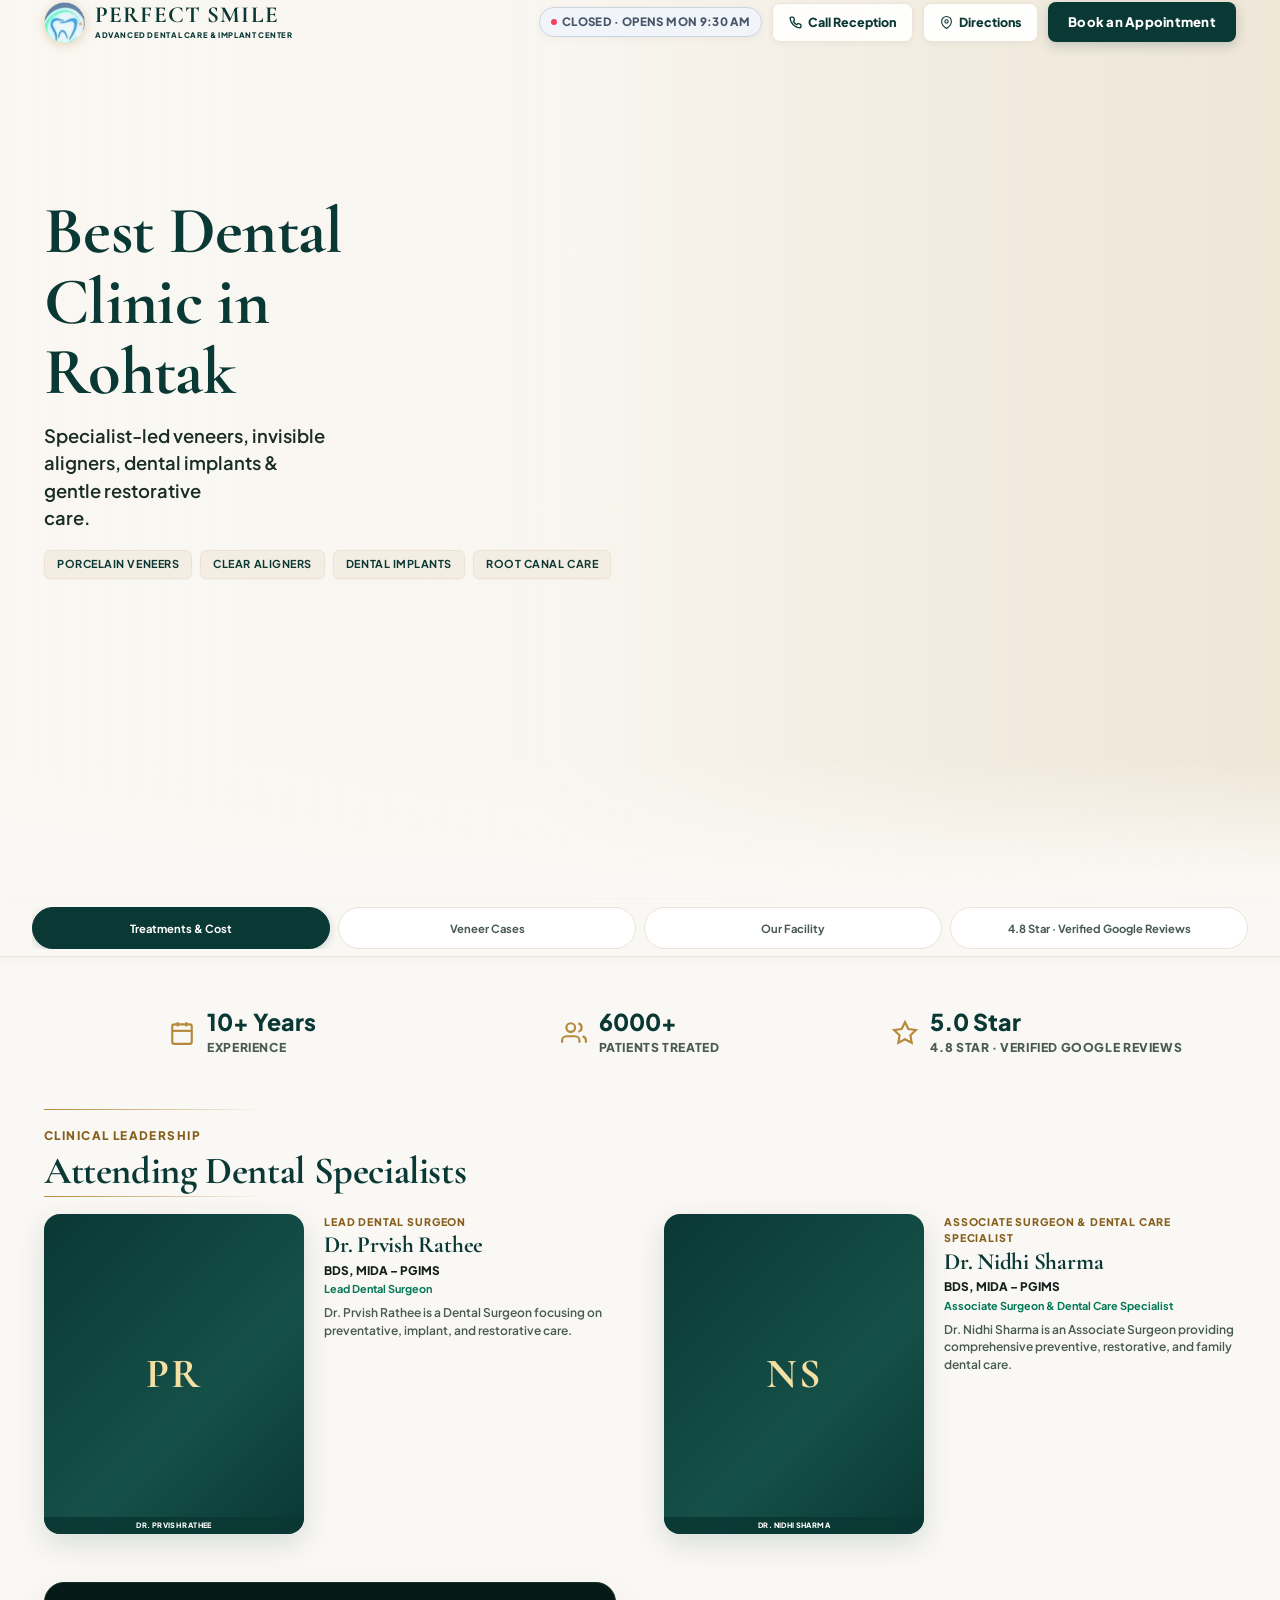
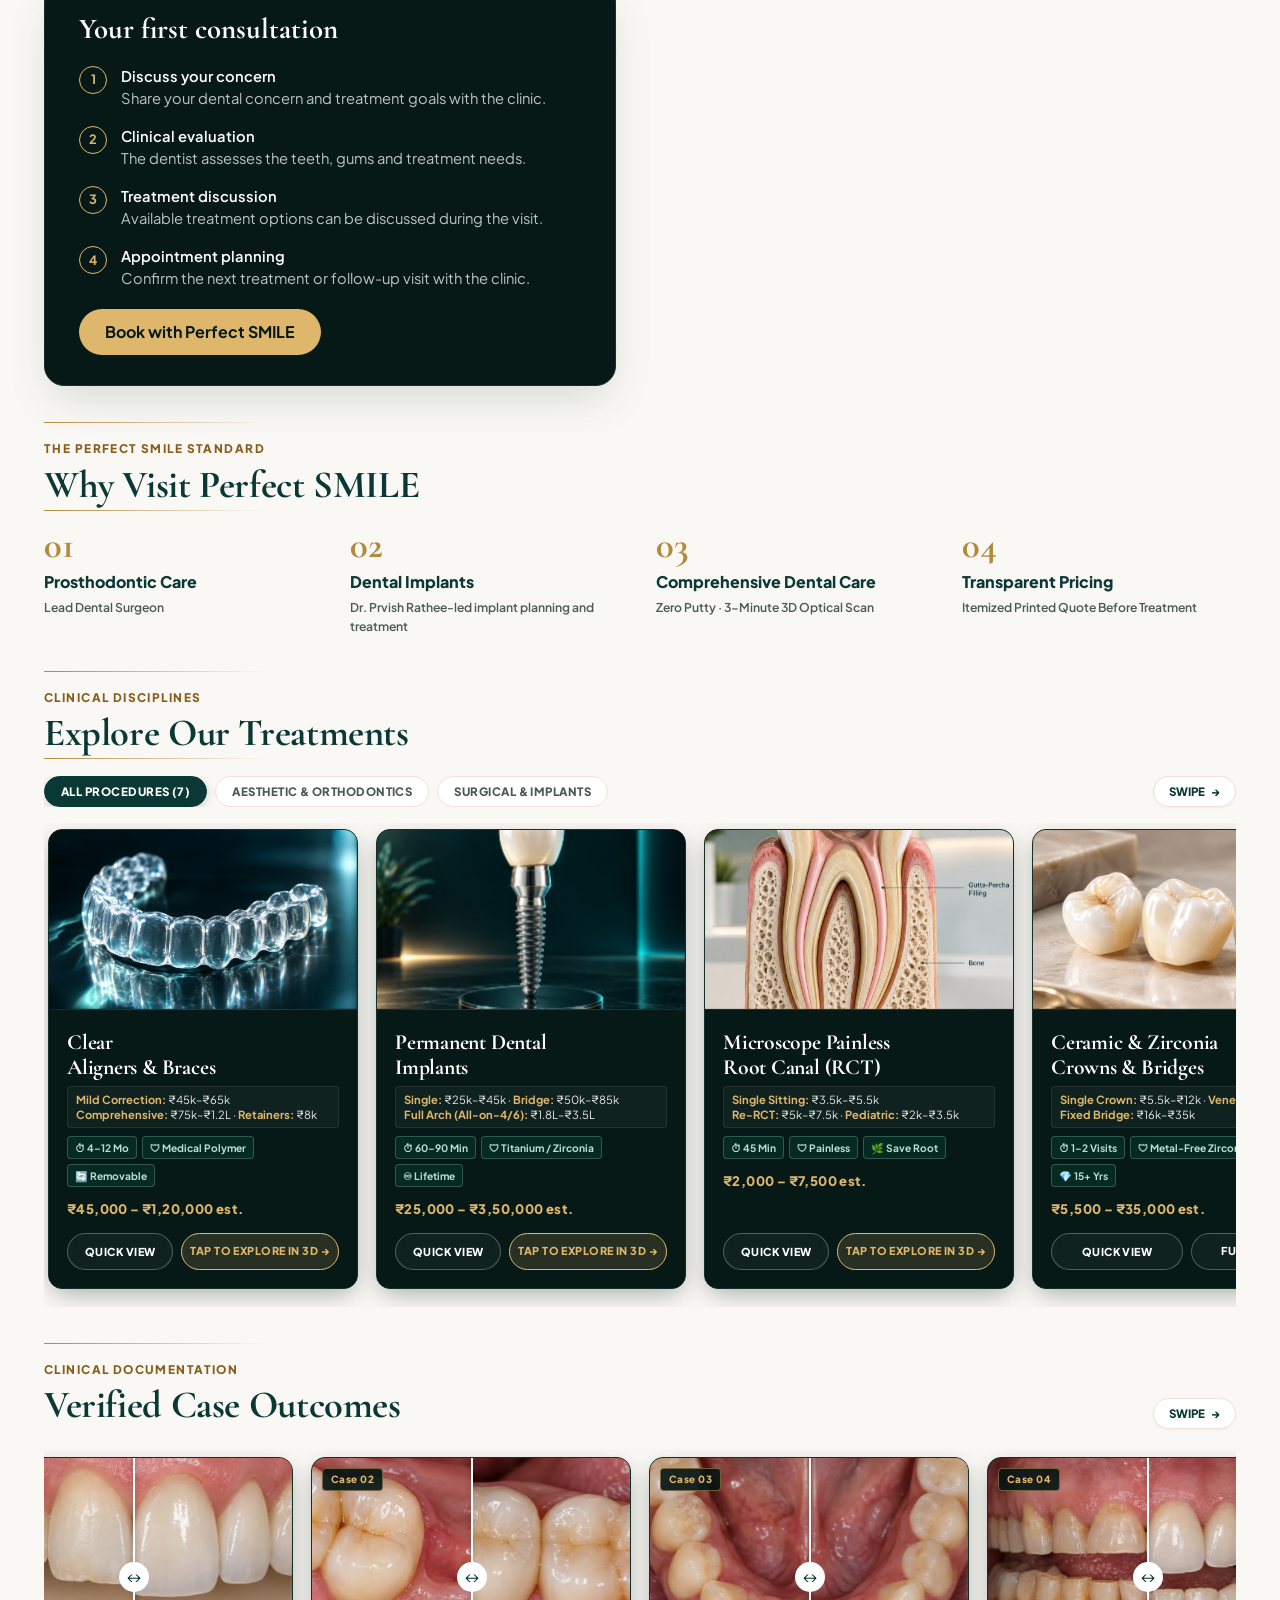
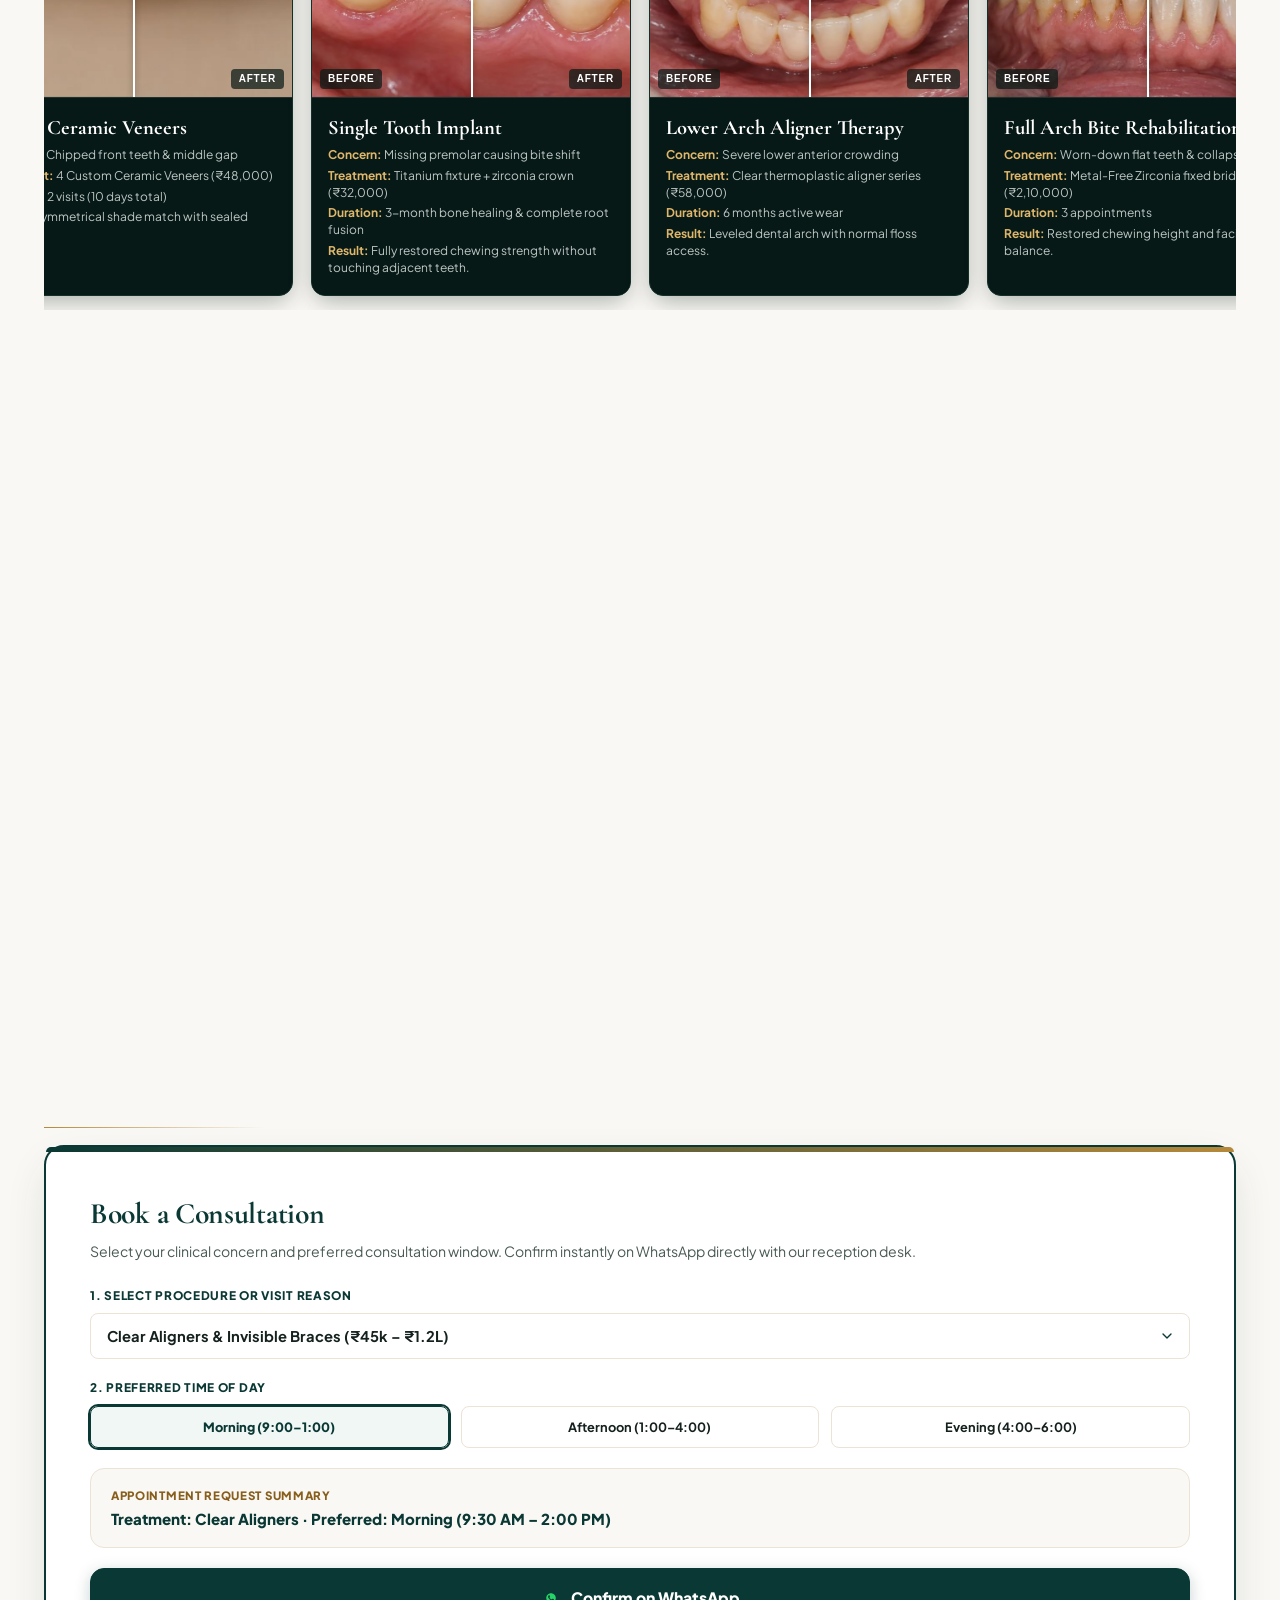
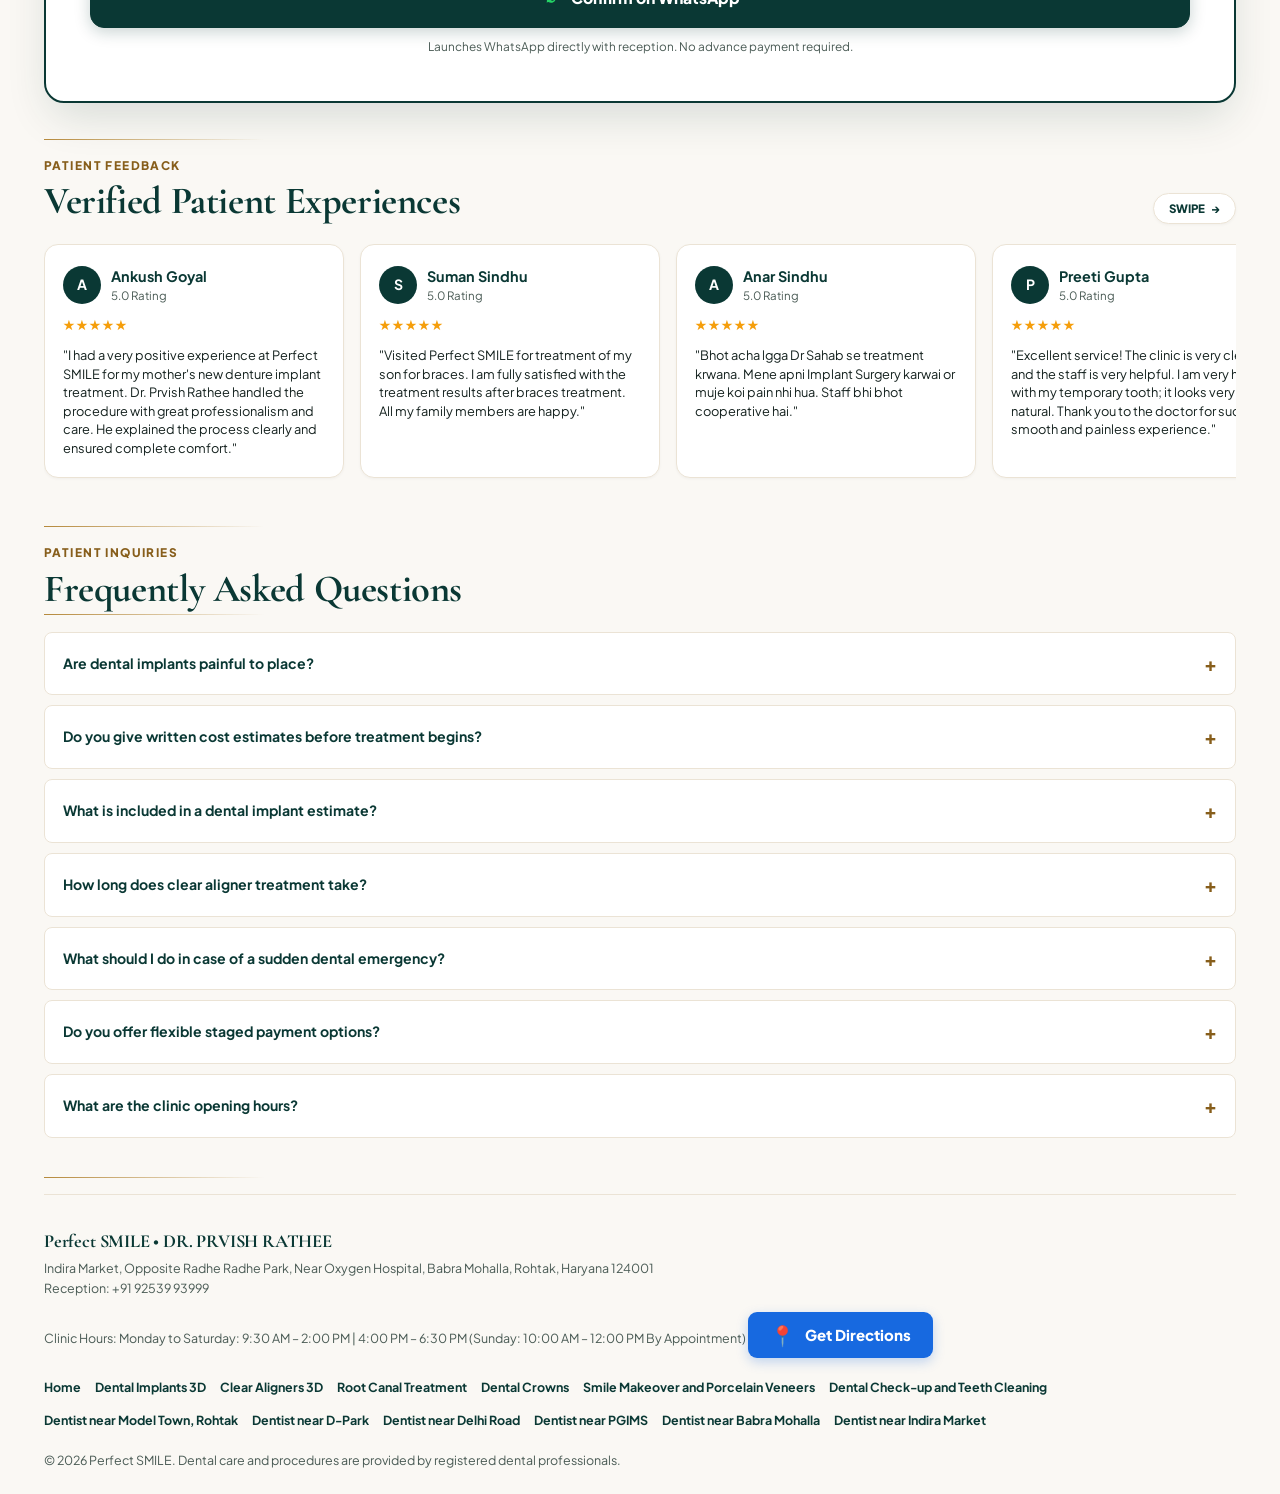
==== commit 5c20fe95: "Add files via upload" ====
--- a/index.html
+++ b/index.html
@@ -2573,8 +2573,8 @@
 <div class="chip-track" id="stickyChipTrack">
 <button class="nav-chip is-active" data-target="treatments" type="button">Treatments &amp; Cost</button>
 <button class="nav-chip" data-target="casesSection" type="button">Veneer Cases</button>
+<button class="nav-chip" data-target="facilitySection" type="button">Our Facility</button>
 <button class="nav-chip" data-target="reviewsSection" type="button">4.8 Star · Verified Google Reviews</button>
-<button class="nav-chip" data-target="visitSection" type="button">Our Facility</button>
 </div>
 </nav>
 <!-- ==========================================================
@@ -2968,7 +2968,7 @@
 <div class="custom-rail-slider-thumb" id="baSliderThumb"></div>
 </div>
 <!-- 7. BALANCED 2x2 ARCHITECTURAL BENTO SHOWCASE (ZERO VOID) -->
-<div class="editorial-heading-group reveal-scroll">
+<div class="editorial-heading-group reveal-scroll" id="facilitySection">
 <div>
 <span class="editorial-subhead">Our Facility</span>
 <h3 class="section-display-title serif-title">Modern Surgical Facility</h3>
@@ -3247,7 +3247,7 @@
          B. BULLETPROOF 1-TAP 4-CHIP JUMP NAVIGATION & SCROLL-SPY
       =========================================================== */
       const navChips = document.querySelectorAll(".nav-chip");
-      const observedSectionIds = ["treatments", "casesSection", "reviewsSection", "visitSection"];
+      const observedSectionIds = ["treatments", "casesSection", "facilitySection", "reviewsSection"];
       const observedSections = observedSectionIds.map(id => document.getElementById(id)).filter(Boolean);
 
       let isNavClicking = false;
@@ -3292,9 +3292,9 @@
         const windowHeight = window.innerHeight;
         const docHeight = document.documentElement.scrollHeight;
 
-        // Snaps directly to Location when reaching the bottom portion
+        // Snaps to Reviews at the bottom after the Facility section.
         if (windowHeight + scrollY >= docHeight - 140) {
-          setActiveChip("visitSection");
+          setActiveChip("reviewsSection");
           return;
         }
 
@@ -3840,7 +3840,7 @@
           const eased = 1 - Math.pow(1 - progress, 3);
 
           const years = Math.round(eased * 10);
-          const patients = Math.round(eased * 3000);
+          const patients = Math.round(eased * 6000);
           const rating = eased * 5;
 
           elExperience.textContent = years + "+ Years";
@@ -3851,7 +3851,7 @@
             requestAnimationFrame(frame);
           } else {
             elExperience.textContent = "10+ Years";
-            elPatients.textContent = "3000+";
+            elPatients.textContent = "6000+";
             elRating.textContent = "5.0 Star";
           }
         }
